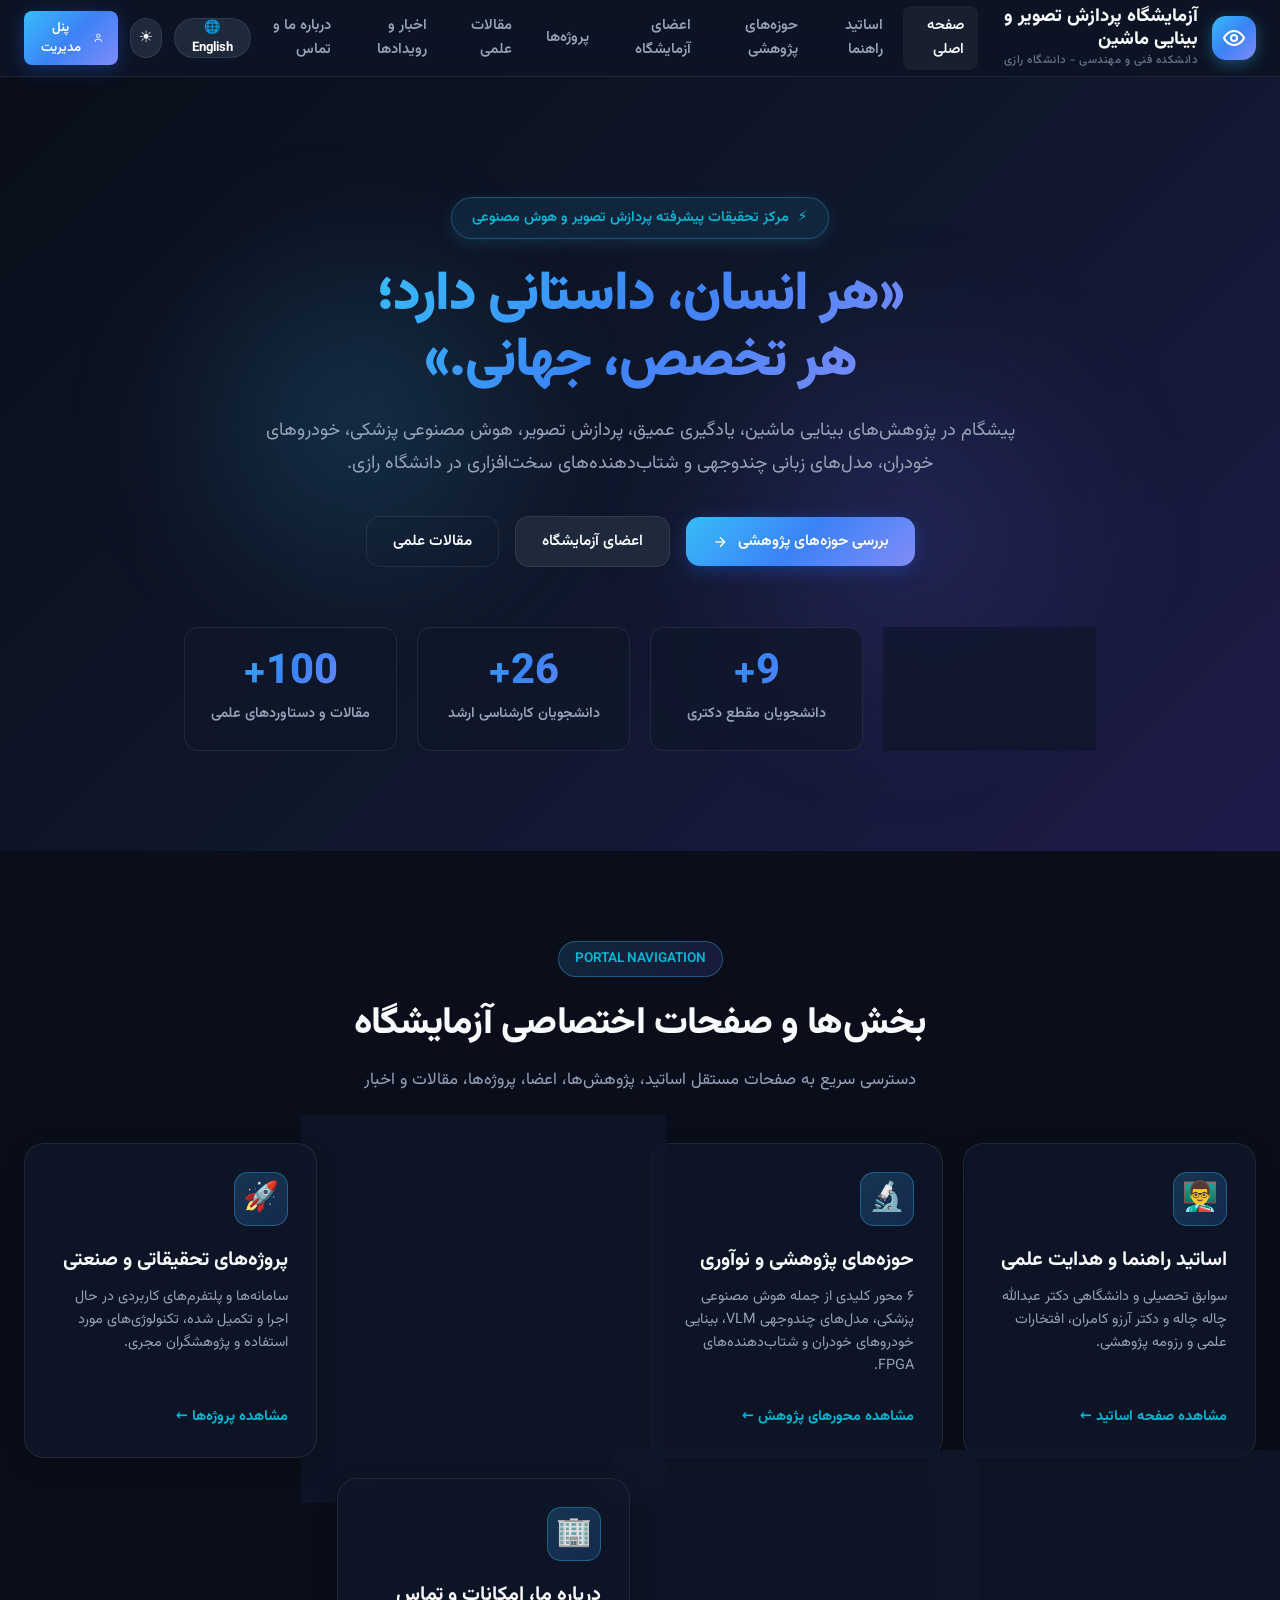
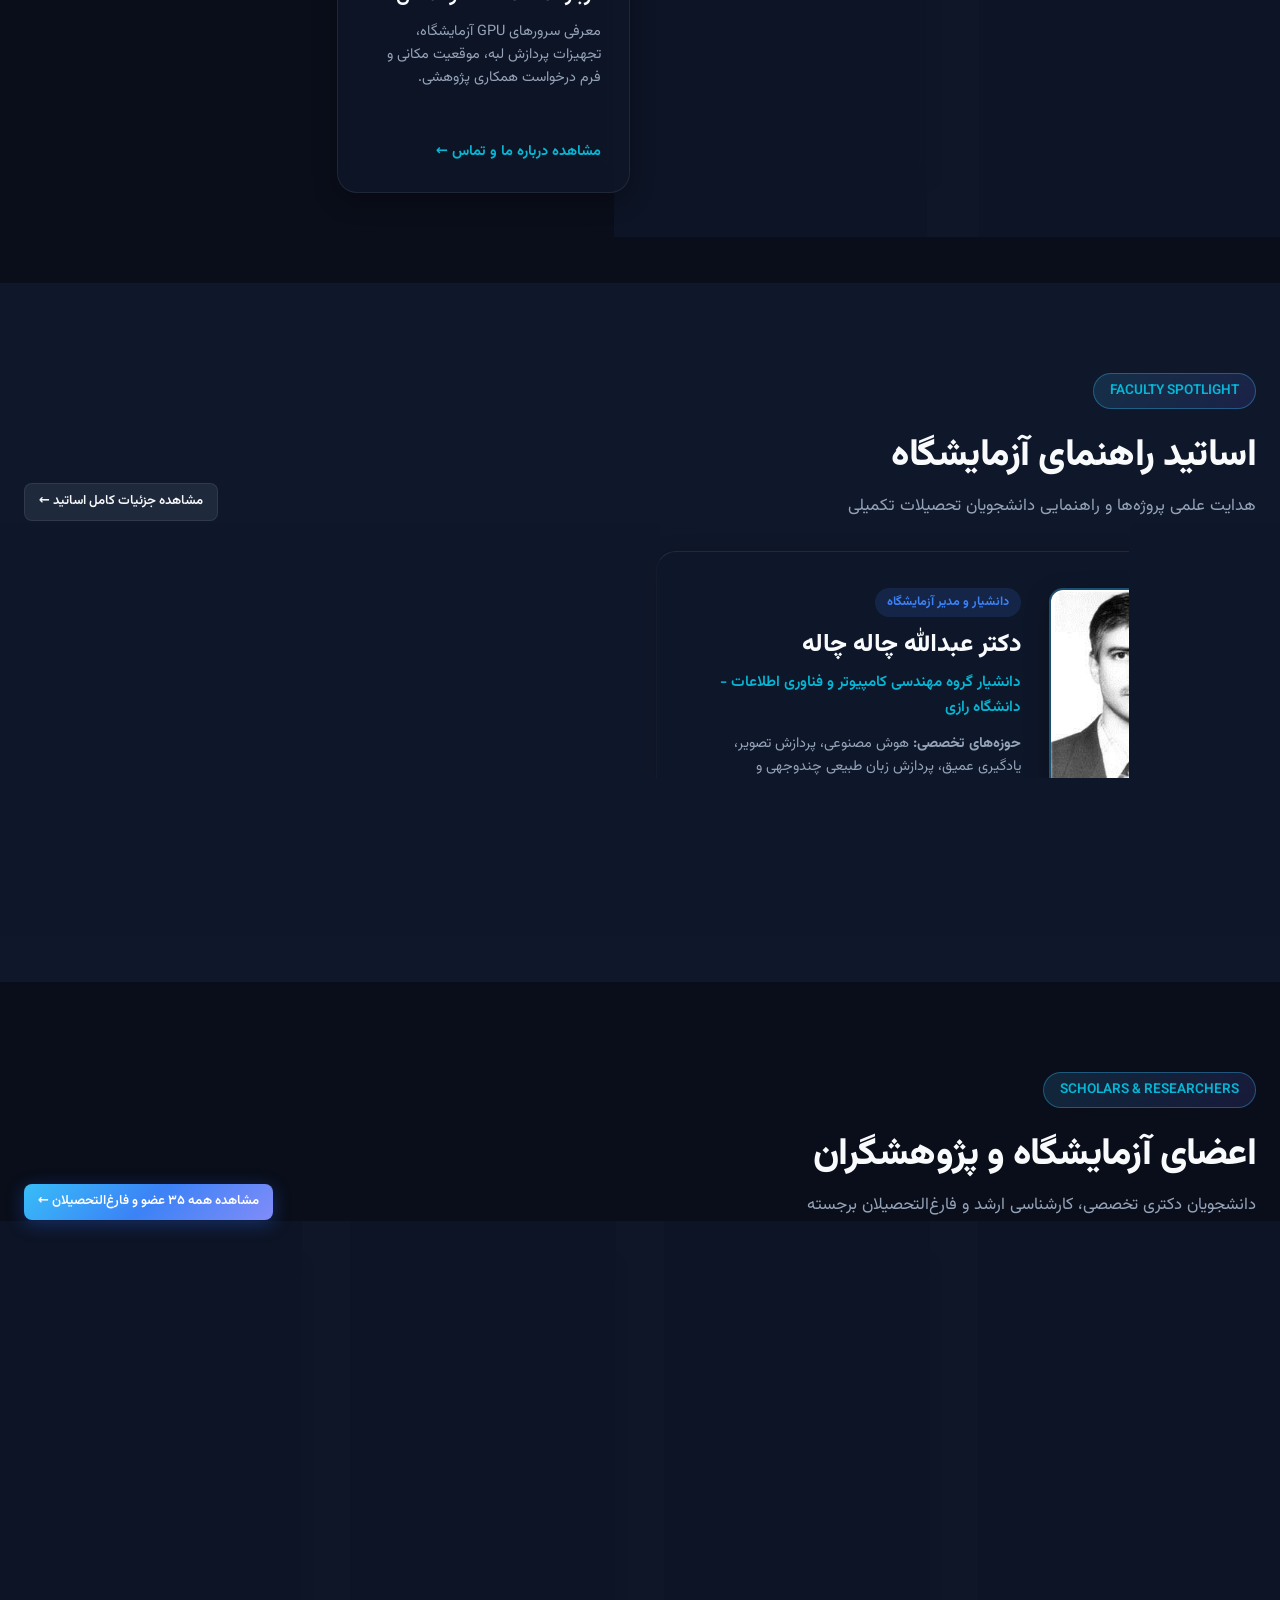
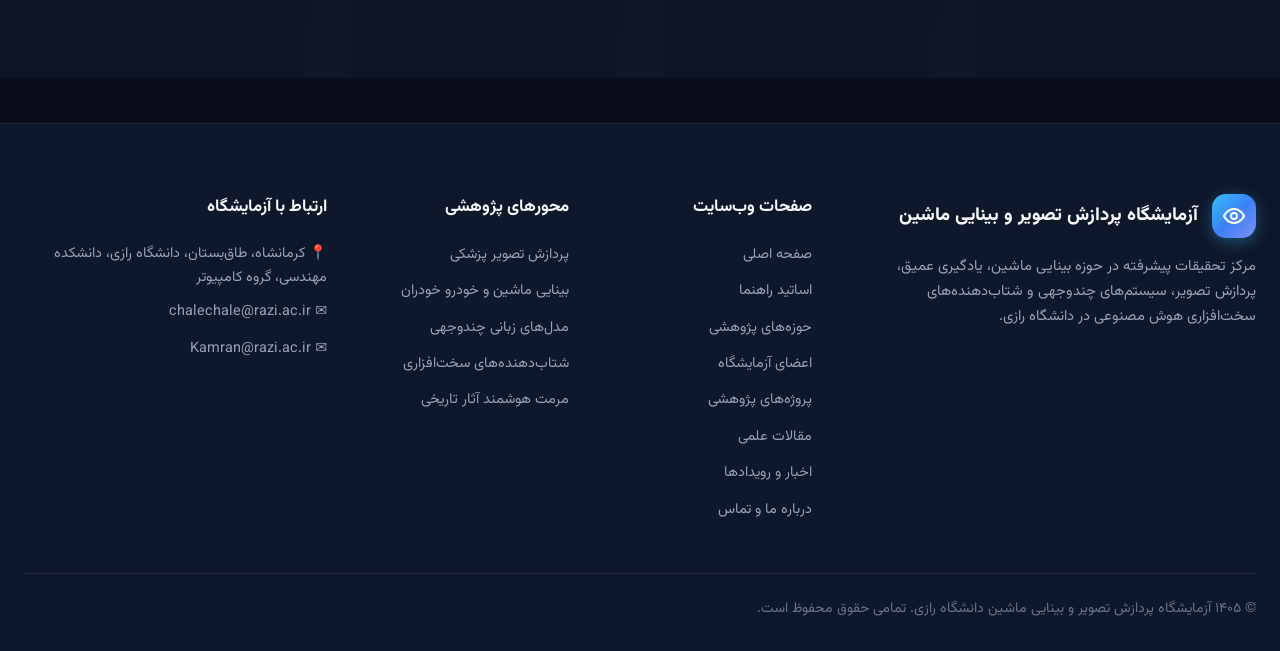
==== index.html @ a28827c2 "Format quote title into two balanced lines" ====
<!DOCTYPE html>
<html lang="fa" dir="rtl" data-theme="dark">
<head>
    <meta charset="UTF-8">
    <meta name="viewport" content="width=device-width, initial-scale=1.0">
    <title>آزمایشگاه پردازش تصویر و بینایی ماشین | Computer Vision & Image Processing Lab</title>
    
    <!-- Google Fonts -->
    <link rel="preconnect" href="https://fonts.googleapis.com">
    <link rel="preconnect" href="https://fonts.gstatic.com" crossorigin>
    <link href="https://fonts.googleapis.com/css2?family=Plus+Jakarta+Sans:wght@300;400;500;600;700;800&family=Vazirmatn:wght@300;400;500;600;700;800;900&family=Fira+Code:wght@400;500;600&display=swap" rel="stylesheet">
    
    <link rel="stylesheet" href="research_portal/css/modern-theme.css">
    <style>
        .nav-cards-grid {
            display: grid;
            grid-template-columns: repeat(auto-fit, minmax(260px, 1fr));
            gap: 20px;
            margin-top: 30px;
        }
        .nav-feature-card {
            padding: 28px;
            display: flex;
            flex-direction: column;
            justify-content: space-between;
            transition: all var(--transition);
            text-decoration: none;
            color: inherit;
        }
        .nav-feature-card:hover {
            transform: translateY(-6px);
            border-color: var(--accent-cyan);
            box-shadow: var(--shadow-glow);
        }
        .nav-card-icon {
            width: 54px;
            height: 54px;
            border-radius: var(--radius-md);
            background: linear-gradient(135deg, rgba(56, 189, 248, 0.2), rgba(59, 130, 246, 0.2));
            display: flex;
            align-items: center;
            justify-content: center;
            font-size: 1.8rem;
            margin-bottom: 18px;
            border: 1px solid var(--border-glow);
        }
    </style>
</head>
<body>

<!-- High-Tech Sticky Navbar -->
<header class="navbar">
    <div class="container navbar-container">
        <a href="index.html" class="nav-brand">
            <div class="nav-logo-icon">
                <svg viewBox="0 0 24 24" fill="none" stroke="currentColor" stroke-width="2">
                    <path d="M2 12s3-7 10-7 10 7 10 7-3 7-10 7-10-7-10-7Z"/>
                    <circle cx="12" cy="12" r="3"/>
                </svg>
            </div>
            <div class="nav-brand-text">
                <span class="nav-brand-title" id="t-nav-brand">آزمایشگاه پردازش تصویر و بینایی ماشین</span>
                <span class="nav-brand-sub" id="t-nav-sub">دانشکده فنی و مهندسی - دانشگاه رازی</span>
            </div>
        </a>

        <nav>
            <ul class="nav-menu">
                <li class="nav-item"><a href="index.html" class="nav-link active" id="t-menu-home">صفحه اصلی</a></li>
                <li class="nav-item"><a href="faculty.html" class="nav-link" id="t-menu-faculty">اساتید راهنما</a></li>
                <li class="nav-item"><a href="research.html" class="nav-link" id="t-menu-research">حوزه‌های پژوهشی</a></li>
                <li class="nav-item"><a href="team.html" class="nav-link" id="t-menu-team">اعضای آزمایشگاه</a></li>
                <li class="nav-item"><a href="projects.html" class="nav-link" id="t-menu-projects">پروژه‌ها</a></li>
                <li class="nav-item"><a href="publications.html" class="nav-link" id="t-menu-pubs">مقالات علمی</a></li>
                <li class="nav-item"><a href="news.html" class="nav-link" id="t-menu-news">اخبار و رویدادها</a></li>
                <li class="nav-item"><a href="contact.html" class="nav-link" id="t-menu-contact">درباره ما و تماس</a></li>
            </ul>
        </nav>

        <div class="nav-actions">
            <button type="button" class="lang-toggle" id="btn-toggle-language" title="English / فارسی">
                🌐 English
            </button>
            <button type="button" class="theme-toggle" id="btn-toggle-theme" title="تغییر تم">
                ☀️
            </button>
            <button type="button" class="btn btn-primary btn-sm" id="btn-open-admin" onclick="openAdminModal()">
                <svg width="14" height="14" viewBox="0 0 24 24" fill="none" stroke="currentColor" stroke-width="2"><path d="M19 21v-2a4 4 0 0 0-4-4H9a4 4 0 0 0-4 4v2"/><circle cx="12" cy="7" r="4"/></svg>
                <span id="t-nav-admin">پنل مدیریت</span>
            </button>
            <button class="mobile-toggle" aria-label="Menu">☰</button>
        </div>
    </div>
</header>

<!-- ==========================================================================
     HERO SECTION
     ========================================================================== -->
<section class="hero-section" id="hero">
    <canvas id="vision-canvas"></canvas>
    <div class="hero-glow-1"></div>
    <div class="hero-glow-2"></div>

    <div class="container hero-content">
        <div class="hero-tag">
            <span>⚡</span>
            <span id="t-hero-tag">مرکز تحقیقات پیشرفته پردازش تصویر و هوش مصنوعی</span>
        </div>

        <h1 class="hero-title">
            <span class="gradient-text" id="t-hero-title-2" style="display: inline-block;">
                <span style="display: block;">«هر انسان، داستانی دارد؛</span>
                <span style="display: block;">هر تخصص، جهانی.»</span>
            </span>
        </h1>

        <p class="hero-desc" id="t-hero-desc">
            پیشگام در پژوهش‌های بینایی ماشین، یادگیری عمیق، پردازش تصویر، هوش مصنوعی پزشکی، خودروهای خودران، مدل‌های زبانی چندوجهی و شتاب‌دهنده‌های سخت‌افزاری در دانشگاه رازی.
        </p>

        <div class="hero-actions">
            <a href="research.html" class="btn btn-primary" id="t-hero-btn-1">
                بررسی حوزه‌های پژوهشی
                <svg width="16" height="16" viewBox="0 0 24 24" fill="none" stroke="currentColor" stroke-width="2"><path d="M5 12h14"/><path d="m12 5 7 7-7 7"/></svg>
            </a>
            <a href="team.html" class="btn btn-secondary" id="t-hero-btn-2">اعضای آزمایشگاه</a>
            <a href="publications.html" class="btn btn-outline" id="t-hero-btn-3">مقالات علمی</a>
        </div>

        <!-- Metrics -->
        <div class="hero-stats">
            <div class="stat-item">
                <div class="stat-number">35+</div>
                <div class="stat-label">پژوهشگران و دانشجویان</div>
            </div>
            <div class="stat-item">
                <div class="stat-number">9+</div>
                <div class="stat-label">دانشجویان مقطع دکتری</div>
            </div>
            <div class="stat-item">
                <div class="stat-number">26+</div>
                <div class="stat-label">دانشجویان کارشناسی ارشد</div>
            </div>
            <div class="stat-item">
                <div class="stat-number">100+</div>
                <div class="stat-label">مقالات و دستاوردهای علمی</div>
            </div>
        </div>
    </div>
</section>

<!-- ==========================================================================
     PORTAL SECTIONS GRID (DEDICATED PAGES DIRECT ACCESS)
     ========================================================================== -->
<section class="section">
    <div class="container">
        <div class="section-title-wrap">
            <span class="section-badge">Portal Navigation</span>
            <h2 class="section-title">بخش‌ها و صفحات اختصاصی آزمایشگاه</h2>
            <p class="section-subtitle">دسترسی سریع به صفحات مستقل اساتید، پژوهش‌ها، اعضا، پروژه‌ها، مقالات و اخبار</p>
        </div>

        <div class="nav-cards-grid">
            <!-- Faculty -->
            <a href="faculty.html" class="glass-card nav-feature-card">
                <div>
                    <div class="nav-card-icon">👨‍🏫</div>
                    <h3 style="font-size: 1.25rem; color: var(--text-primary); margin-bottom: 8px;">اساتید راهنما و هدایت علمی</h3>
                    <p style="font-size: 0.9rem; color: var(--text-secondary); line-height: 1.6;">سوابق تحصیلی و دانشگاهی دکتر عبدالله چاله چاله و دکتر آرزو کامران، افتخارات علمی و رزومه پژوهشی.</p>
                </div>
                <div style="margin-top: 18px; color: var(--accent-cyan); font-weight: 700; font-size: 0.9rem; display: flex; align-items: center; gap: 6px;">
                    مشاهده صفحه اساتید ←
                </div>
            </a>

            <!-- Research -->
            <a href="research.html" class="glass-card nav-feature-card">
                <div>
                    <div class="nav-card-icon">🔬</div>
                    <h3 style="font-size: 1.25rem; color: var(--text-primary); margin-bottom: 8px;">حوزه‌های پژوهشی و نوآوری</h3>
                    <p style="font-size: 0.9rem; color: var(--text-secondary); line-height: 1.6;">۶ محور کلیدی از جمله هوش مصنوعی پزشکی، مدل‌های چندوجهی VLM، بینایی خودروهای خودران و شتاب‌دهنده‌های FPGA.</p>
                </div>
                <div style="margin-top: 18px; color: var(--accent-cyan); font-weight: 700; font-size: 0.9rem; display: flex; align-items: center; gap: 6px;">
                    مشاهده محورهای پژوهش ←
                </div>
            </a>

            <!-- Team -->
            <a href="team.html" class="glass-card nav-feature-card">
                <div>
                    <div class="nav-card-icon">👥</div>
                    <h3 style="font-size: 1.25rem; color: var(--text-primary); margin-bottom: 8px;">اعضای آزمایشگاه و دانشجویان</h3>
                    <p style="font-size: 0.9rem; color: var(--text-secondary); line-height: 1.6;">دایرکتوری کامل ۳۵+ دانشجوی دکتری، کارشناسی ارشد و فارغ‌التحصیلان به همراه فیلتر و جستجوی زنده.</p>
                </div>
                <div style="margin-top: 18px; color: var(--accent-cyan); font-weight: 700; font-size: 0.9rem; display: flex; align-items: center; gap: 6px;">
                    مشاهده فهرست اعضا ←
                </div>
            </a>

            <!-- Projects -->
            <a href="projects.html" class="glass-card nav-feature-card">
                <div>
                    <div class="nav-card-icon">🚀</div>
                    <h3 style="font-size: 1.25rem; color: var(--text-primary); margin-bottom: 8px;">پروژه‌های تحقیقاتی و صنعتی</h3>
                    <p style="font-size: 0.9rem; color: var(--text-secondary); line-height: 1.6;">سامانه‌ها و پلتفرم‌های کاربردی در حال اجرا و تکمیل شده، تکنولوژی‌های مورد استفاده و پژوهشگران مجری.</p>
                </div>
                <div style="margin-top: 18px; color: var(--accent-cyan); font-weight: 700; font-size: 0.9rem; display: flex; align-items: center; gap: 6px;">
                    مشاهده پروژه‌ها ←
                </div>
            </a>

            <!-- Publications -->
            <a href="publications.html" class="glass-card nav-feature-card">
                <div>
                    <div class="nav-card-icon">📚</div>
                    <h3 style="font-size: 1.25rem; color: var(--text-primary); margin-bottom: 8px;">مقالات و انتشارات علمی</h3>
                    <p style="font-size: 0.9rem; color: var(--text-secondary); line-height: 1.6;">کاتالوگ مقالات چاپ شده در IEEE TMI، Elsevier و کنفرانس‌ها با لینک DOI و کپی استناد BibTeX.</p>
                </div>
                <div style="margin-top: 18px; color: var(--accent-cyan); font-weight: 700; font-size: 0.9rem; display: flex; align-items: center; gap: 6px;">
                    مشاهده مقالات علمی ←
                </div>
            </a>

            <!-- News & Events -->
            <a href="news.html" class="glass-card nav-feature-card">
                <div>
                    <div class="nav-card-icon">📰</div>
                    <h3 style="font-size: 1.25rem; color: var(--text-primary); margin-bottom: 8px;">اخبار، جلسات دفاع و رویدادها</h3>
                    <p style="font-size: 0.9rem; color: var(--text-secondary); line-height: 1.6;">اطلاعیه زمان دفاع رساله‌های دکتری و پایان‌نامه‌ها، اخبار پذیرش مقالات و کارگاه‌های آموزشی.</p>
                </div>
                <div style="margin-top: 18px; color: var(--accent-cyan); font-weight: 700; font-size: 0.9rem; display: flex; align-items: center; gap: 6px;">
                    مشاهده رویدادها ←
                </div>
            </a>

            <!-- About & Contact -->
            <a href="contact.html" class="glass-card nav-feature-card">
                <div>
                    <div class="nav-card-icon">🏢</div>
                    <h3 style="font-size: 1.25rem; color: var(--text-primary); margin-bottom: 8px;">درباره ما، امکانات و تماس</h3>
                    <p style="font-size: 0.9rem; color: var(--text-secondary); line-height: 1.6;">معرفی سرورهای GPU آزمایشگاه، تجهیزات پردازش لبه، موقعیت مکانی و فرم درخواست همکاری پژوهشی.</p>
                </div>
                <div style="margin-top: 18px; color: var(--accent-cyan); font-weight: 700; font-size: 0.9rem; display: flex; align-items: center; gap: 6px;">
                    مشاهده درباره ما و تماس ←
                </div>
            </a>
        </div>
    </div>
</section>

<!-- ==========================================================================
     FACULTY SPOTLIGHT
     ========================================================================== -->
<section class="section section-alt">
    <div class="container">
        <div style="display: flex; justify-content: space-between; align-items: flex-end; margin-bottom: 30px; flex-wrap: wrap; gap: 16px;">
            <div>
                <span class="section-badge">Faculty Spotlight</span>
                <h2 class="section-title" style="margin-bottom: 6px;">اساتید راهنمای آزمایشگاه</h2>
                <p class="section-subtitle" style="margin: 0;">هدایت علمی پروژه‌ها و راهنمایی دانشجویان تحصیلات تکمیلی</p>
            </div>
            <a href="faculty.html" class="btn btn-secondary btn-sm">مشاهده جزئیات کامل اساتید ←</a>
        </div>

        <div class="professors-grid">
            <div class="glass-card prof-featured-card">
                <div class="prof-img-wrap">
                    <img src="research_portal/uploads/1773629261.jpg" alt="Dr. Abdolah Chalechale">
                </div>
                <div class="prof-info">
                    <span class="prof-badge">دانشیار و مدیر آزمایشگاه</span>
                    <h3 class="prof-name">دکتر عبدالله چاله چاله</h3>
                    <p class="prof-title">دانشیار گروه مهندسی کامپیوتر و فناوری اطلاعات - دانشگاه رازی</p>
                    <p class="prof-field">
                        <strong>حوزه‌های تخصصی: </strong>
                        <span>هوش مصنوعی، پردازش تصویر، یادگیری عمیق، پردازش زبان طبیعی چندوجهی و سیستم‌های توزیع‌شده</span>
                    </p>
                    <div class="prof-links">
                        <a href="https://scholar.google.com/citations?user=ARw4FiUAAAAJ&hl=en" target="_blank" class="btn btn-primary btn-sm">🎓 Google Scholar</a>
                        <a href="faculty.html" class="btn btn-outline btn-sm">📄 رزومه کامل</a>
                    </div>
                </div>
            </div>

            <div class="glass-card prof-featured-card">
                <div class="prof-img-wrap">
                    <img src="research_portal/uploads/1773630810.jpg" alt="Dr. Arezo Kamran">
                </div>
                <div class="prof-info">
                    <span class="prof-badge">استادیار و عضو هیئت علمی</span>
                    <h3 class="prof-name">دکتر آرزو کامران</h3>
                    <p class="prof-title">استادیار گروه مهندسی کامپیوتر و فناوری اطلاعات - دانشگاه رازی</p>
                    <p class="prof-field">
                        <strong>حوزه‌های تخصصی: </strong>
                        <span>معماری سیستم‌های کامپیوتری، محاسبات تقریبی، طراحی و آزمون سیستم‌های دیجیتال، هوش مصنوعی لبه</span>
                    </p>
                    <div class="prof-links">
                        <a href="https://scholar.google.com/citations?user=M_s3_SQAAAAJ&hl=en" target="_blank" class="btn btn-primary btn-sm">🎓 Google Scholar</a>
                        <a href="faculty.html" class="btn btn-outline btn-sm">📄 رزومه کامل</a>
                    </div>
                </div>
            </div>
        </div>
    </div>
</section>

<!-- ==========================================================================
     LAB MEMBERS SPOTLIGHT
     ========================================================================== -->
<section class="section">
    <div class="container">
        <div style="display: flex; justify-content: space-between; align-items: flex-end; margin-bottom: 30px; flex-wrap: wrap; gap: 16px;">
            <div>
                <span class="section-badge">Scholars & Researchers</span>
                <h2 class="section-title" style="margin-bottom: 6px;">اعضای آزمایشگاه و پژوهشگران</h2>
                <p class="section-subtitle" style="margin: 0;">دانشجویان دکتری تخصصی، کارشناسی ارشد و فارغ‌التحصیلان برجسته</p>
            </div>
            <a href="team.html" class="btn btn-primary btn-sm">مشاهده همه ۳۵ عضو و فارغ‌التحصیلان ←</a>
        </div>

        <div class="students-grid" style="grid-template-columns: repeat(auto-fit, minmax(260px, 1fr));">
            <!-- Member 1 -->
            <div class="glass-card student-card">
                <img class="student-avatar" src="research_portal/uploads/1779031340_9001.png" alt="فائزه صفری" onerror="this.src='research_portal/uploads/default.png'">
                <span class="student-degree-badge badge-phd">دانشجوی دکتری</span>
                <h4 class="student-name">فائزه صفری (Faezeh Safari)</h4>
                <div class="student-major">هوش مصنوعی (Artificial Intelligence)</div>
                <div class="student-thesis">
                    <strong>موضوع رساله: </strong>Integrating Multimodal Large Language Models and Knowledge Graphs for Disease Understanding
                </div>
                <div class="student-card-actions">
                    <a href="team.html" class="btn btn-primary btn-sm" style="flex: 1;">مشاهده پروفایل کامل</a>
                    <a href="https://scholar.google.com/citations?hl=en&user=KfJm4LgAAAAJ" target="_blank" class="btn btn-secondary btn-sm" title="Google Scholar">🎓</a>
                </div>
            </div>

            <!-- Member 2 -->
            <div class="glass-card student-card">
                <img class="student-avatar" src="research_portal/uploads/1782295489_7777.jpg" alt="عارف عارف‌نیا" onerror="this.src='research_portal/uploads/default.png'">
                <span class="student-degree-badge badge-phd">دانشجوی دکتری</span>
                <h4 class="student-name">عارف عارف‌نیا (Aref Arefnia)</h4>
                <div class="student-major">معماری سیستم‌های کامپیوتری</div>
                <div class="student-thesis">
                    <strong>موضوع رساله: </strong>Adaptive selection of participants in federated learning under data and system heterogeneity
                </div>
                <div class="student-card-actions">
                    <a href="team.html" class="btn btn-primary btn-sm" style="flex: 1;">مشاهده پروفایل کامل</a>
                </div>
            </div>

            <!-- Member 3 -->
            <div class="glass-card student-card">
                <img class="student-avatar" src="research_portal/uploads/1782295798_1956.jpg" alt="طاهره کرمی" onerror="this.src='research_portal/uploads/default.png'">
                <span class="student-degree-badge badge-phd">دانشجوی دکتری</span>
                <h4 class="student-name">طاهره کرمی (Tahereh Karami)</h4>
                <div class="student-major">مهندسی کامپیوتر</div>
                <div class="student-thesis">
                    <strong>موضوع رساله: </strong>Deep Vision & Multi-Modal Foundation Architectures
                </div>
                <div class="student-card-actions">
                    <a href="team.html" class="btn btn-primary btn-sm" style="flex: 1;">مشاهده پروفایل کامل</a>
                </div>
            </div>

            <!-- Member 4 -->
            <div class="glass-card student-card">
                <img class="student-avatar" src="research_portal/uploads/1782296646_6814.jpg" alt="آیدین صادقی" onerror="this.src='research_portal/uploads/default.png'">
                <span class="student-degree-badge badge-phd">دانشجوی دکتری</span>
                <h4 class="student-name">آیدین صادقی (Aydin Sadeghi)</h4>
                <div class="student-major">معماری سیستم‌های کامپیوتری</div>
                <div class="student-thesis">
                    <strong>موضوع رساله: </strong>Fault-Tolerant Vision Systems & Deep Anomaly Detection
                </div>
                <div class="student-card-actions">
                    <a href="team.html" class="btn btn-primary btn-sm" style="flex: 1;">مشاهده پروفایل کامل</a>
                </div>
            </div>
        </div>
    </div>
</section>

<!-- Footer -->
<footer class="footer">
    <div class="container">
        <div class="footer-grid">
            <div>
                <div class="nav-brand">
                    <div class="nav-logo-icon">
                        <svg viewBox="0 0 24 24" fill="none" stroke="currentColor" stroke-width="2">
                            <path d="M2 12s3-7 10-7 10 7 10 7-3 7-10 7-10-7-10-7Z"/>
                            <circle cx="12" cy="12" r="3"/>
                        </svg>
                    </div>
                    <span class="nav-brand-title">آزمایشگاه پردازش تصویر و بینایی ماشین</span>
                </div>
                <p class="footer-brand-desc">
                    مرکز تحقیقات پیشرفته در حوزه بینایی ماشین، یادگیری عمیق، پردازش تصویر، سیستم‌های چندوجهی و شتاب‌دهنده‌های سخت‌افزاری هوش مصنوعی در دانشگاه رازی.
                </p>
            </div>

            <div>
                <h4 class="footer-heading">صفحات وب‌سایت</h4>
                <ul class="footer-links">
                    <li><a href="index.html">صفحه اصلی</a></li>
                    <li><a href="faculty.html">اساتید راهنما</a></li>
                    <li><a href="research.html">حوزه‌های پژوهشی</a></li>
                    <li><a href="team.html">اعضای آزمایشگاه</a></li>
                    <li><a href="projects.html">پروژه‌های پژوهشی</a></li>
                    <li><a href="publications.html">مقالات علمی</a></li>
                    <li><a href="news.html">اخبار و رویدادها</a></li>
                    <li><a href="contact.html">درباره ما و تماس</a></li>
                </ul>
            </div>

            <div>
                <h4 class="footer-heading">محورهای پژوهشی</h4>
                <ul class="footer-links">
                    <li><a href="research.html">پردازش تصویر پزشکی</a></li>
                    <li><a href="research.html">بینایی ماشین و خودرو خودران</a></li>
                    <li><a href="research.html">مدل‌های زبانی چندوجهی</a></li>
                    <li><a href="research.html">شتاب‌دهنده‌های سخت‌افزاری</a></li>
                    <li><a href="research.html">مرمت هوشمند آثار تاریخی</a></li>
                </ul>
            </div>

            <div>
                <h4 class="footer-heading">ارتباط با آزمایشگاه</h4>
                <ul class="footer-links">
                    <li style="color: var(--text-secondary); font-size: 0.9rem;">📍 کرمانشاه، طاق‌بستان، دانشگاه رازی، دانشکده مهندسی، گروه کامپیوتر</li>
                    <li><a href="mailto:chalechale@razi.ac.ir">✉️ chalechale@razi.ac.ir</a></li>
                    <li><a href="mailto:Kamran@razi.ac.ir">✉️ Kamran@razi.ac.ir</a></li>
                </ul>
            </div>
        </div>

        <div class="footer-bottom">
            <div>
                © ۱۴۰۵ آزمایشگاه پردازش تصویر و بینایی ماشین دانشگاه رازی. تمامی حقوق محفوظ است.
            </div>
        </div>
    </div>
</footer>

<!-- Interactive Admin Control Center Modal -->
<div class="modal-overlay" id="admin-modal">
    <div class="modal-card" style="max-width: 780px; width: 94%;">
        <button class="modal-close" type="button" onclick="document.getElementById('admin-modal').classList.remove('active')">✕</button>
        
        <div id="admin-login-view">
            <div style="text-align: center; margin-bottom: 24px;">
                <div style="font-size: 2.6rem; margin-bottom: 8px;">🔐</div>
                <h2 style="font-size: 1.6rem; color: var(--text-primary); margin-bottom: 6px;">ورود به پنل مدیریت آزمایشگاه</h2>
                <p style="color: var(--text-muted); font-size: 0.9rem;">نام کاربری: <code>admin</code> | رمز عبور: <code>admin123</code></p>
            </div>

            <div id="admin-login-err" style="display: none; background: rgba(239, 68, 68, 0.15); border: 1px solid rgba(239, 68, 68, 0.3); color: #f87171; padding: 12px; border-radius: 8px; margin-bottom: 16px; text-align: center; font-size: 0.9rem;">
                نام کاربری یا رمز عبور اشتباه است!
            </div>

            <form id="admin-login-form" onsubmit="handleAdminLogin(event)">
                <div class="form-group" style="margin-bottom: 16px;">
                    <label class="form-label" style="display: block; margin-bottom: 6px; font-weight: 600;">نام کاربری (Username)</label>
                    <input type="text" id="adm-user" class="form-control" style="width: 100%; padding: 12px; background: var(--bg-primary); border: 1px solid var(--border-color); border-radius: 8px; color: #fff;" value="admin" required>
                </div>
                <div class="form-group" style="margin-bottom: 20px;">
                    <label class="form-label" style="display: block; margin-bottom: 6px; font-weight: 600;">رمز عبور (Password)</label>
                    <input type="password" id="adm-pass" class="form-control" style="width: 100%; padding: 12px; background: var(--bg-primary); border: 1px solid var(--border-color); border-radius: 8px; color: #fff;" value="admin123" required>
                </div>
                <button type="submit" class="btn btn-primary" style="width: 100%; padding: 12px; font-weight: 700;">
                    ورود به سیستم (Sign In)
                </button>
            </form>
        </div>

        <div id="admin-dash-view" style="display: none;">
            <div style="display: flex; justify-content: space-between; align-items: center; border-bottom: 1px solid var(--border-color); padding-bottom: 16px; margin-bottom: 20px;">
                <div>
                    <h2 style="font-size: 1.4rem; color: var(--text-primary);">📊 پیشخوان مدیریت پرتال (Admin CMS)</h2>
                    <p style="font-size: 0.85rem; color: var(--text-muted);">خوش آمدید، مدیر سیستم | دسترسی به مدیریت اساتید، دانشجویان و مقالات</p>
                </div>
                <button type="button" class="btn btn-outline btn-sm" onclick="handleAdminLogout()">🚪 خروج</button>
            </div>

            <div style="display: grid; grid-template-columns: repeat(auto-fit, minmax(130px, 1fr)); gap: 12px; margin-bottom: 20px;">
                <div style="background: var(--bg-primary); border: 1px solid var(--border-color); padding: 14px; border-radius: 8px; text-align: center;">
                    <div style="font-size: 1.6rem; font-weight: 800; color: var(--accent-cyan);">35</div>
                    <div style="font-size: 0.78rem; color: var(--text-muted);">کل پژوهشگران</div>
                </div>
                <div style="background: var(--bg-primary); border: 1px solid var(--border-color); padding: 14px; border-radius: 8px; text-align: center;">
                    <div style="font-size: 1.6rem; font-weight: 800; color: var(--accent-purple);">9</div>
                    <div style="font-size: 0.78rem; color: var(--text-muted);">دانشجوی دکتری</div>
                </div>
                <div style="background: var(--bg-primary); border: 1px solid var(--border-color); padding: 14px; border-radius: 8px; text-align: center;">
                    <div style="font-size: 1.6rem; font-weight: 800; color: var(--accent-blue);">22</div>
                    <div style="font-size: 0.78rem; color: var(--text-muted);">دانشجوی ارشد</div>
                </div>
                <div style="background: var(--bg-primary); border: 1px solid var(--border-color); padding: 14px; border-radius: 8px; text-align: center;">
                    <div style="font-size: 1.6rem; font-weight: 800; color: var(--accent-emerald);">4</div>
                    <div style="font-size: 0.78rem; color: var(--text-muted);">فارغ‌التحصیل</div>
                </div>
            </div>

            <div style="margin-bottom: 16px; display: flex; gap: 8px; flex-wrap: wrap;">
                <button type="button" class="btn btn-primary btn-sm" onclick="alert('فرم افزودن دانشجو در نسخه پایگاه‌داده فعال است.')">➕ افزودن دانشجو</button>
                <button type="button" class="btn btn-secondary btn-sm" onclick="alert('فرم افزودن مقاله در نسخه پایگاه‌داده فعال است.')">📚 ثبت مقاله جدید</button>
                <a href="team.html" class="btn btn-outline btn-sm">👥 مدیریت اعضا</a>
            </div>

            <div style="max-height: 240px; overflow-y: auto; border: 1px solid var(--border-color); border-radius: 8px;">
                <table style="width: 100%; border-collapse: collapse; font-size: 0.85rem; text-align: right;">
                    <thead>
                        <tr style="background: var(--bg-primary); border-bottom: 1px solid var(--border-color);">
                            <th style="padding: 10px;">نام پژوهشگر</th>
                            <th style="padding: 10px;">مقطع</th>
                            <th style="padding: 10px;">استاد راهنما</th>
                        </tr>
                    </thead>
                    <tbody>
                        <tr style="border-bottom: 1px solid var(--border-color);"><td style="padding: 10px; font-weight: 600;">فائزه صفری</td><td style="padding: 10px;">PhD</td><td style="padding: 10px; color: var(--accent-cyan);">دکتر عبدالله چاله چاله</td></tr>
                        <tr style="border-bottom: 1px solid var(--border-color);"><td style="padding: 10px; font-weight: 600;">عارف عارف‌نیا</td><td style="padding: 10px;">PhD</td><td style="padding: 10px; color: var(--accent-cyan);">دکتر عبدالله چاله چاله</td></tr>
                        <tr style="border-bottom: 1px solid var(--border-color);"><td style="padding: 10px; font-weight: 600;">طاهره کرمی</td><td style="padding: 10px;">PhD</td><td style="padding: 10px; color: var(--accent-cyan);">دکتر عبدالله چاله چاله</td></tr>
                        <tr style="border-bottom: 1px solid var(--border-color);"><td style="padding: 10px; font-weight: 600;">سمانه خسروی</td><td style="padding: 10px;">PhD</td><td style="padding: 10px; color: var(--accent-cyan);">دکتر آرزو کامران</td></tr>
                        <tr style="border-bottom: 1px solid var(--border-color);"><td style="padding: 10px; font-weight: 600;">فاطمه خلوندی</td><td style="padding: 10px;">MSc</td><td style="padding: 10px; color: var(--accent-cyan);">دکتر عبدالله چاله چاله</td></tr>
                        <tr style="border-bottom: 1px solid var(--border-color);"><td style="padding: 10px; font-weight: 600;">طیبه کریمی</td><td style="padding: 10px;">Alumni</td><td style="padding: 10px; color: var(--accent-cyan);">دکتر آرزو کامران</td></tr>
                    </tbody>
                </table>
            </div>
        </div>
    </div>
</div>

<script>
function openAdminModal() {
    const modal = document.getElementById('admin-modal');
    if (modal) modal.classList.add('active');
}
function handleAdminLogin(e) {
    if (e) e.preventDefault();
    const user = document.getElementById('adm-user')?.value.trim();
    const pass = document.getElementById('adm-pass')?.value.trim();
    const err = document.getElementById('admin-login-err');
    if (user === 'admin' && pass === 'admin123') {
        if (err) err.style.display = 'none';
        document.getElementById('admin-login-view').style.display = 'none';
        document.getElementById('admin-dash-view').style.display = 'block';
    } else {
        if (err) err.style.display = 'block';
    }
}
function handleAdminLogout() {
    document.getElementById('admin-dash-view').style.display = 'none';
    document.getElementById('admin-login-view').style.display = 'block';
}
</script>

<script src="research_portal/js/main.js?v=7"></script>
</body>
</html>
---- research_portal/css/modern-theme.css ----
/* ==========================================================================
   CVIP LAB - ADVANCED MODERN THEME & DESIGN SYSTEM
   Computer Vision & Image Processing Research Laboratory
   ========================================================================== */

@import url('https://fonts.googleapis.com/css2?family=Plus+Jakarta+Sans:ital,wght@0,300;0,400;0,500;0,600;0,700;0,800;1,400&family=Vazirmatn:wght@300;400;500;600;700;800;900&family=Fira+Code:wght@400;500;600&display=swap');

:root {
  /* Color Palette - Dark Theme (Default Tech Mode) */
  --bg-primary: #0a0e1a;
  --bg-secondary: #0f172a;
  --bg-tertiary: #1e293b;
  --bg-card: rgba(15, 23, 42, 0.75);
  --bg-card-hover: rgba(30, 41, 59, 0.85);
  --bg-glass: rgba(15, 23, 42, 0.65);
  --border-color: rgba(255, 255, 255, 0.08);
  --border-glow: rgba(56, 189, 248, 0.35);

  --text-primary: #f8fafc;
  --text-secondary: #94a3b8;
  --text-muted: #64748b;

  --accent-blue: #3b82f6;
  --accent-cyan: #06b6d4;
  --accent-indigo: #6366f1;
  --accent-purple: #a855f7;
  --accent-emerald: #10b981;
  --accent-amber: #f59e0b;
  --accent-rose: #f43f5e;

  --gradient-hero: linear-gradient(135deg, #0a0e1a 0%, #0f172a 50%, #1e1b4b 100%);
  --gradient-accent: linear-gradient(135deg, #38bdf8 0%, #3b82f6 50%, #818cf8 100%);
  --gradient-glow: linear-gradient(135deg, rgba(56, 189, 248, 0.15), rgba(99, 102, 241, 0.15));
  --gradient-card: linear-gradient(180deg, rgba(30, 41, 59, 0.6) 0%, rgba(15, 23, 42, 0.8) 100%);

  --shadow-sm: 0 2px 8px rgba(0, 0, 0, 0.2);
  --shadow-md: 0 8px 24px rgba(0, 0, 0, 0.3);
  --shadow-lg: 0 16px 40px rgba(0, 0, 0, 0.4);
  --shadow-glow: 0 0 25px rgba(56, 189, 248, 0.2);

  --radius-sm: 8px;
  --radius-md: 14px;
  --radius-lg: 20px;
  --radius-xl: 28px;
  --radius-full: 9999px;

  --font-en: 'Plus Jakarta Sans', -apple-system, BlinkMacSystemFont, sans-serif;
  --font-fa: 'Vazirmatn', system-ui, -apple-system, sans-serif;
  --font-code: 'Fira Code', monospace;

  --transition: all 0.3s cubic-bezier(0.4, 0, 0.2, 1);
  --transition-slow: all 0.5s cubic-bezier(0.4, 0, 0.2, 1);
}

/* Light Mode Overrides */
[data-theme="light"] {
  --bg-primary: #f8fafc;
  --bg-secondary: #f1f5f9;
  --bg-tertiary: #e2e8f0;
  --bg-card: rgba(255, 255, 255, 0.9);
  --bg-card-hover: #ffffff;
  --bg-glass: rgba(255, 255, 255, 0.8);
  --border-color: rgba(0, 0, 0, 0.08);
  --border-glow: rgba(37, 99, 235, 0.3);

  --text-primary: #0f172a;
  --text-secondary: #475569;
  --text-muted: #64748b;

  --gradient-hero: linear-gradient(135deg, #f8fafc 0%, #e2e8f0 50%, #eff6ff 100%);
  --gradient-accent: linear-gradient(135deg, #0284c7 0%, #2563eb 50%, #4f46e5 100%);
  --gradient-glow: linear-gradient(135deg, rgba(37, 99, 235, 0.08), rgba(99, 102, 241, 0.08));
  --gradient-card: linear-gradient(180deg, rgba(255, 255, 255, 0.95) 0%, rgba(248, 250, 252, 0.9) 100%);

  --shadow-sm: 0 2px 8px rgba(15, 23, 42, 0.04);
  --shadow-md: 0 10px 30px rgba(15, 23, 42, 0.08);
  --shadow-lg: 0 20px 45px rgba(15, 23, 42, 0.12);
  --shadow-glow: 0 0 25px rgba(37, 99, 235, 0.15);
}

/* ==========================================================================
   Base & Reset
   ========================================================================== */
*, *::before, *::after {
  box-sizing: border-box;
  margin: 0;
  padding: 0;
}

html {
  scroll-behavior: smooth;
  font-size: 16px;
}

body {
  font-family: var(--font-en);
  background-color: var(--bg-primary);
  color: var(--text-primary);
  line-height: 1.65;
  overflow-x: hidden;
  transition: background-color 0.4s ease, color 0.4s ease;
  min-height: 100vh;
  display: flex;
  flex-direction: column;
}

/* Persian / RTL Mode */
html[dir="rtl"] body,
html[lang="fa"] body {
  font-family: var(--font-fa);
  direction: rtl;
  text-align: right;
}

a {
  color: inherit;
  text-decoration: none;
  transition: var(--transition);
}

img {
  max-width: 100%;
  height: auto;
  display: block;
}

button, input, textarea, select {
  font-family: inherit;
  font-size: inherit;
  color: inherit;
}

/* Custom Scrollbar */
::-webkit-scrollbar {
  width: 10px;
}
::-webkit-scrollbar-track {
  background: var(--bg-primary);
}
::-webkit-scrollbar-thumb {
  background: var(--bg-tertiary);
  border-radius: var(--radius-full);
}
::-webkit-scrollbar-thumb:hover {
  background: var(--accent-blue);
}

/* ==========================================================================
   Typography & Utilities
   ========================================================================== */
.container {
  width: 100%;
  max-width: 1280px;
  margin: 0 auto;
  padding: 0 24px;
}

.gradient-text {
  background: var(--gradient-accent);
  -webkit-background-clip: text;
  -webkit-text-fill-color: transparent;
  display: inline-block;
}

.section-title-wrap {
  text-align: center;
  margin-bottom: 48px;
  position: relative;
}

.section-badge {
  display: inline-flex;
  align-items: center;
  gap: 8px;
  padding: 6px 16px;
  background: var(--gradient-glow);
  border: 1px solid var(--border-glow);
  border-radius: var(--radius-full);
  font-size: 0.85rem;
  font-weight: 600;
  color: var(--accent-cyan);
  text-transform: uppercase;
  letter-spacing: 1px;
  margin-bottom: 16px;
}

html[dir="rtl"] .section-badge {
  letter-spacing: 0;
}

.section-title {
  font-size: 2.35rem;
  font-weight: 800;
  color: var(--text-primary);
  margin-bottom: 12px;
  letter-spacing: -0.5px;
}

.section-subtitle {
  font-size: 1.05rem;
  color: var(--text-secondary);
  max-width: 680px;
  margin: 0 auto;
}

/* Glassmorphism Card */
.glass-card {
  background: var(--bg-card);
  backdrop-filter: blur(16px);
  -webkit-backdrop-filter: blur(16px);
  border: 1px solid var(--border-color);
  border-radius: var(--radius-lg);
  box-shadow: var(--shadow-md);
  transition: var(--transition);
  position: relative;
  overflow: hidden;
}

.glass-card:hover {
  transform: translateY(-4px);
  border-color: var(--border-glow);
  box-shadow: var(--shadow-glow), var(--shadow-lg);
}

/* Buttons */
.btn {
  display: inline-flex;
  align-items: center;
  justify-content: center;
  gap: 10px;
  padding: 12px 26px;
  border-radius: var(--radius-md);
  font-weight: 600;
  font-size: 0.95rem;
  cursor: pointer;
  border: none;
  outline: none;
  transition: var(--transition);
  position: relative;
  z-index: 1;
}

.btn-primary {
  background: var(--gradient-accent);
  color: #ffffff !important;
  box-shadow: 0 4px 18px rgba(37, 99, 235, 0.35);
}

.btn-primary:hover {
  box-shadow: 0 8px 25px rgba(37, 99, 235, 0.55);
  transform: translateY(-2px);
}

.btn-secondary {
  background: var(--bg-tertiary);
  color: var(--text-primary);
  border: 1px solid var(--border-color);
}

.btn-secondary:hover {
  background: var(--bg-card-hover);
  border-color: var(--border-glow);
  transform: translateY(-2px);
}

.btn-outline {
  background: transparent;
  color: var(--text-primary);
  border: 1px solid var(--border-color);
}

.btn-outline:hover {
  border-color: var(--accent-blue);
  color: var(--accent-cyan);
  background: rgba(56, 189, 248, 0.05);
}

.btn-sm {
  padding: 7px 14px;
  font-size: 0.82rem;
  border-radius: var(--radius-sm);
}

.btn-icon {
  width: 40px;
  height: 40px;
  padding: 0;
  border-radius: var(--radius-full);
}

/* ==========================================================================
   Navigation Bar
   ========================================================================== */
.navbar {
  position: sticky;
  top: 0;
  left: 0;
  width: 100%;
  z-index: 1000;
  background: var(--bg-glass);
  backdrop-filter: blur(20px);
  -webkit-backdrop-filter: blur(20px);
  border-bottom: 1px solid var(--border-color);
  transition: var(--transition);
}

.navbar-container {
  display: flex;
  align-items: center;
  justify-content: space-between;
  height: 76px;
}

.nav-brand {
  display: flex;
  align-items: center;
  gap: 14px;
  font-weight: 800;
  font-size: 1.25rem;
}

.nav-logo-icon {
  width: 44px;
  height: 44px;
  border-radius: var(--radius-md);
  background: var(--gradient-accent);
  display: flex;
  align-items: center;
  justify-content: center;
  color: white;
  box-shadow: 0 4px 15px rgba(56, 189, 248, 0.35);
  flex-shrink: 0;
}

.nav-logo-icon svg {
  width: 24px;
  height: 24px;
}

.nav-brand-text {
  display: flex;
  flex-direction: column;
}

.nav-brand-title {
  color: var(--text-primary);
  line-height: 1.2;
  font-size: 1.15rem;
}

.nav-brand-sub {
  font-size: 0.72rem;
  color: var(--text-muted);
  font-weight: 500;
  letter-spacing: 0.5px;
}

.nav-menu {
  display: flex;
  align-items: center;
  gap: 6px;
  list-style: none;
}

.nav-item {
  position: relative;
}

.nav-link {
  display: flex;
  align-items: center;
  gap: 6px;
  padding: 8px 14px;
  font-size: 0.92rem;
  font-weight: 600;
  color: var(--text-secondary);
  border-radius: var(--radius-sm);
  transition: var(--transition);
}

.nav-link:hover, .nav-link.active {
  color: var(--text-primary);
  background: rgba(255, 255, 255, 0.05);
}

[data-theme="light"] .nav-link:hover, [data-theme="light"] .nav-link.active {
  background: rgba(0, 0, 0, 0.05);
}

/* Dropdown */
.nav-dropdown {
  position: absolute;
  top: 100%;
  left: 0;
  min-width: 220px;
  background: var(--bg-secondary);
  border: 1px solid var(--border-color);
  border-radius: var(--radius-md);
  padding: 8px;
  box-shadow: var(--shadow-lg);
  opacity: 0;
  visibility: hidden;
  transform: translateY(10px);
  transition: var(--transition);
  z-index: 100;
}

html[dir="rtl"] .nav-dropdown {
  left: auto;
  right: 0;
}

.nav-item:hover .nav-dropdown {
  opacity: 1;
  visibility: visible;
  transform: translateY(0);
}

.nav-dropdown-item {
  display: flex;
  align-items: center;
  gap: 10px;
  padding: 10px 14px;
  font-size: 0.88rem;
  font-weight: 500;
  color: var(--text-secondary);
  border-radius: var(--radius-sm);
  transition: var(--transition);
}

.nav-dropdown-item:hover {
  background: var(--bg-tertiary);
  color: var(--accent-cyan);
}

/* Controls (Theme + Lang + Admin) */
.nav-actions {
  display: flex;
  align-items: center;
  gap: 12px;
}

.theme-toggle, .lang-toggle {
  background: var(--bg-tertiary);
  border: 1px solid var(--border-color);
  color: var(--text-primary);
  width: 40px;
  height: 40px;
  border-radius: var(--radius-full);
  display: flex;
  align-items: center;
  justify-content: center;
  cursor: pointer;
  transition: var(--transition);
}

.theme-toggle:hover, .lang-toggle:hover {
  border-color: var(--accent-blue);
  color: var(--accent-cyan);
  transform: scale(1.05);
}

.lang-toggle {
  width: auto;
  padding: 0 14px;
  font-weight: 700;
  font-size: 0.82rem;
}

.mobile-toggle {
  display: none;
  background: transparent;
  border: none;
  color: var(--text-primary);
  font-size: 1.5rem;
  cursor: pointer;
}

/* ==========================================================================
   Hero Section & Canvas
   ========================================================================== */
.hero-section {
  position: relative;
  min-height: 86vh;
  display: flex;
  align-items: center;
  justify-content: center;
  padding: 70px 0 50px 0;
  overflow: hidden;
  background: var(--gradient-hero);
}

#vision-canvas,
.page-canvas {
  position: absolute;
  top: 0;
  left: 0;
  width: 100%;
  height: 100%;
  pointer-events: none;
  z-index: 1;
  opacity: 0.9;
}

.page-header {
  position: relative;
  overflow: hidden;
  padding: 135px 0 50px 0;
  background: var(--gradient-hero);
  text-align: center;
  border-bottom: 1px solid var(--border-color);
}

.page-header .container {
  position: relative;
  z-index: 3;
}

.hero-glow-1 {
  position: absolute;
  top: 15%;
  left: 10%;
  width: 450px;
  height: 450px;
  background: radial-gradient(circle, rgba(56, 189, 248, 0.18) 0%, rgba(56, 189, 248, 0) 70%);
  filter: blur(50px);
  pointer-events: none;
}

.hero-glow-2 {
  position: absolute;
  bottom: 10%;
  right: 10%;
  width: 500px;
  height: 500px;
  background: radial-gradient(circle, rgba(99, 102, 241, 0.18) 0%, rgba(99, 102, 241, 0) 70%);
  filter: blur(50px);
  pointer-events: none;
}

.hero-content {
  position: relative;
  z-index: 2;
  text-align: center;
  max-width: 960px;
  margin: 0 auto;
}

.hero-tag {
  display: inline-flex;
  align-items: center;
  gap: 8px;
  padding: 8px 20px;
  background: rgba(56, 189, 248, 0.1);
  border: 1px solid rgba(56, 189, 248, 0.3);
  border-radius: var(--radius-full);
  font-size: 0.9rem;
  font-weight: 600;
  color: var(--accent-cyan);
  margin-bottom: 24px;
  box-shadow: 0 4px 15px rgba(56, 189, 248, 0.15);
  animation: pulse-glow 3s infinite alternate;
}

@keyframes pulse-glow {
  0% { box-shadow: 0 0 10px rgba(56, 189, 248, 0.2); }
  100% { box-shadow: 0 0 25px rgba(56, 189, 248, 0.45); }
}

.hero-title {
  font-size: 3.4rem;
  font-weight: 900;
  line-height: 1.2;
  letter-spacing: -1px;
  margin-bottom: 20px;
}

.hero-desc {
  font-size: 1.15rem;
  color: var(--text-secondary);
  line-height: 1.8;
  max-width: 800px;
  margin: 0 auto 36px auto;
}

.hero-actions {
  display: flex;
  align-items: center;
  justify-content: center;
  gap: 16px;
  flex-wrap: wrap;
  margin-bottom: 60px;
}

/* Hero Stats Bar */
.hero-stats {
  display: grid;
  grid-template-columns: repeat(4, 1fr);
  gap: 20px;
  margin-top: 20px;
}

.stat-item {
  padding: 24px;
  text-align: center;
  background: var(--bg-card);
  backdrop-filter: blur(12px);
  border: 1px solid var(--border-color);
  border-radius: var(--radius-md);
  transition: var(--transition);
}

.stat-item:hover {
  transform: translateY(-5px);
  border-color: var(--border-glow);
  box-shadow: var(--shadow-glow);
}

.stat-number {
  font-size: 2.6rem;
  font-weight: 800;
  background: var(--gradient-accent);
  -webkit-background-clip: text;
  -webkit-text-fill-color: transparent;
  line-height: 1;
  margin-bottom: 8px;
}

.stat-label {
  font-size: 0.9rem;
  color: var(--text-secondary);
  font-weight: 600;
}

/* ==========================================================================
   Section Layouts
   ========================================================================== */
.section {
  padding: 90px 0;
  position: relative;
}

.section-alt {
  background: var(--bg-secondary);
}

/* Research Areas Grid */
.research-grid {
  display: grid;
  grid-template-columns: repeat(auto-fit, minmax(320px, 1fr));
  gap: 28px;
}

.research-card {
  padding: 32px;
  display: flex;
  flex-direction: column;
  height: 100%;
}

.research-icon {
  width: 56px;
  height: 56px;
  border-radius: var(--radius-md);
  background: var(--gradient-glow);
  border: 1px solid var(--border-glow);
  color: var(--accent-cyan);
  display: flex;
  align-items: center;
  justify-content: center;
  margin-bottom: 22px;
  font-size: 1.6rem;
  transition: var(--transition);
}

.research-card:hover .research-icon {
  transform: scale(1.1) rotate(5deg);
  background: var(--gradient-accent);
  color: white;
}

.research-title {
  font-size: 1.3rem;
  font-weight: 700;
  margin-bottom: 12px;
  color: var(--text-primary);
}

.research-desc {
  font-size: 0.95rem;
  color: var(--text-secondary);
  line-height: 1.7;
  flex-grow: 1;
  margin-bottom: 20px;
}

.research-tags {
  display: flex;
  flex-wrap: wrap;
  gap: 8px;
}

.tag {
  font-size: 0.78rem;
  font-weight: 600;
  padding: 4px 10px;
  border-radius: var(--radius-sm);
  background: rgba(255, 255, 255, 0.05);
  color: var(--text-secondary);
  border: 1px solid var(--border-color);
}

[data-theme="light"] .tag {
  background: rgba(0, 0, 0, 0.04);
}

/* ==========================================================================
   Faculty / Professors Spotlight
   ========================================================================== */
.professors-grid {
  display: grid;
  grid-template-columns: repeat(auto-fit, minmax(460px, 1fr));
  gap: 32px;
}

.prof-featured-card {
  display: flex;
  gap: 28px;
  padding: 36px;
  align-items: flex-start;
}

.prof-img-wrap {
  position: relative;
  flex-shrink: 0;
  width: 170px;
  height: 215px;
  border-radius: var(--radius-md);
  overflow: hidden;
  border: 2px solid var(--border-glow);
  box-shadow: var(--shadow-md);
}

.prof-img-wrap img {
  width: 100%;
  height: 100%;
  object-fit: cover;
  object-position: top;
  transition: transform 0.5s ease;
}

.prof-featured-card:hover .prof-img-wrap img {
  transform: scale(1.05);
}

.prof-info {
  flex-grow: 1;
}

.prof-badge {
  display: inline-block;
  font-size: 0.78rem;
  font-weight: 700;
  padding: 4px 12px;
  border-radius: var(--radius-full);
  background: rgba(59, 130, 246, 0.15);
  color: var(--accent-blue);
  margin-bottom: 8px;
}

.prof-name {
  font-size: 1.55rem;
  font-weight: 800;
  margin-bottom: 4px;
  color: var(--text-primary);
}

.prof-title {
  font-size: 0.95rem;
  color: var(--accent-cyan);
  font-weight: 600;
  margin-bottom: 12px;
}

.prof-field {
  font-size: 0.9rem;
  color: var(--text-secondary);
  margin-bottom: 16px;
  line-height: 1.6;
}

.prof-links {
  display: flex;
  gap: 12px;
  flex-wrap: wrap;
  margin-top: 14px;
}

/* ==========================================================================
   Team / Students Section & Filter
   ========================================================================== */
.filter-bar {
  display: flex;
  align-items: center;
  justify-content: space-between;
  flex-wrap: wrap;
  gap: 20px;
  margin-bottom: 36px;
  background: var(--bg-card);
  padding: 16px 24px;
  border-radius: var(--radius-lg);
  border: 1px solid var(--border-color);
}

.filter-tabs {
  display: flex;
  gap: 8px;
  flex-wrap: wrap;
}

.filter-btn {
  padding: 8px 18px;
  border-radius: var(--radius-full);
  font-size: 0.88rem;
  font-weight: 600;
  background: transparent;
  border: 1px solid transparent;
  color: var(--text-secondary);
  cursor: pointer;
  transition: var(--transition);
}

.filter-btn:hover {
  color: var(--text-primary);
  background: var(--bg-tertiary);
}

.filter-btn.active {
  background: var(--gradient-accent);
  color: #ffffff;
  box-shadow: 0 4px 14px rgba(37, 99, 235, 0.3);
}

.search-input-wrap {
  position: relative;
  min-width: 260px;
}

.search-input-wrap input {
  width: 100%;
  padding: 10px 16px 10px 42px;
  background: var(--bg-tertiary);
  border: 1px solid var(--border-color);
  border-radius: var(--radius-full);
  font-size: 0.9rem;
  color: var(--text-primary);
  outline: none;
  transition: var(--transition);
}

html[dir="rtl"] .search-input-wrap input {
  padding: 10px 42px 10px 16px;
}

.search-input-wrap input:focus {
  border-color: var(--accent-cyan);
  box-shadow: 0 0 12px rgba(6, 182, 212, 0.25);
}

.search-icon-pos {
  position: absolute;
  top: 50%;
  left: 15px;
  transform: translateY(-50%);
  color: var(--text-muted);
  pointer-events: none;
}

html[dir="rtl"] .search-icon-pos {
  left: auto;
  right: 15px;
}

/* Students Grid */
.students-grid {
  display: grid;
  grid-template-columns: repeat(auto-fill, minmax(280px, 1fr));
  gap: 24px;
}

.student-card {
  padding: 24px;
  text-align: center;
  display: flex;
  flex-direction: column;
  align-items: center;
}

.student-avatar {
  width: 100px;
  height: 100px;
  border-radius: 50%;
  object-fit: cover;
  border: 3px solid var(--border-glow);
  margin-bottom: 16px;
  box-shadow: var(--shadow-sm);
  transition: var(--transition);
}

.student-card:hover .student-avatar {
  transform: scale(1.08);
  border-color: var(--accent-cyan);
}

.student-degree-badge {
  font-size: 0.72rem;
  font-weight: 700;
  padding: 3px 10px;
  border-radius: var(--radius-full);
  margin-bottom: 8px;
}

.badge-phd {
  background: rgba(168, 85, 247, 0.15);
  color: var(--accent-purple);
  border: 1px solid rgba(168, 85, 247, 0.3);
}

.badge-msc {
  background: rgba(56, 189, 248, 0.15);
  color: var(--accent-cyan);
  border: 1px solid rgba(56, 189, 248, 0.3);
}

.badge-alumni {
  background: rgba(16, 185, 129, 0.15);
  color: var(--accent-emerald);
  border: 1px solid rgba(16, 185, 129, 0.3);
}

.student-name {
  font-size: 1.15rem;
  font-weight: 700;
  color: var(--text-primary);
  margin-bottom: 4px;
}

.student-major {
  font-size: 0.82rem;
  color: var(--text-muted);
  margin-bottom: 12px;
}

.student-thesis {
  font-size: 0.85rem;
  color: var(--text-secondary);
  line-height: 1.5;
  background: rgba(255, 255, 255, 0.03);
  padding: 10px;
  border-radius: var(--radius-sm);
  width: 100%;
  margin-bottom: 16px;
  flex-grow: 1;
  display: -webkit-box;
  -webkit-line-clamp: 2;
  -webkit-box-orient: vertical;
  overflow: hidden;
}

[data-theme="light"] .student-thesis {
  background: rgba(0, 0, 0, 0.02);
}

.student-card-actions {
  display: flex;
  gap: 8px;
  width: 100%;
  margin-top: auto;
}

/* ==========================================================================
   Publications List
   ========================================================================== */
.pub-list {
  display: flex;
  flex-direction: column;
  gap: 20px;
}

.pub-item {
  padding: 26px 30px;
  border-left: 4px solid var(--accent-blue);
  display: flex;
  flex-direction: column;
  gap: 12px;
}

html[dir="rtl"] .pub-item {
  border-left: none;
  border-right: 4px solid var(--accent-blue);
}

.pub-item:hover {
  border-color: var(--accent-cyan);
}

.pub-header {
  display: flex;
  align-items: center;
  justify-content: space-between;
  flex-wrap: wrap;
  gap: 10px;
}

.pub-year-badge {
  font-size: 0.8rem;
  font-weight: 700;
  padding: 3px 12px;
  border-radius: var(--radius-full);
  background: rgba(56, 189, 248, 0.15);
  color: var(--accent-cyan);
}

.pub-venue-badge {
  font-size: 0.78rem;
  font-weight: 600;
  padding: 3px 10px;
  border-radius: var(--radius-sm);
  background: rgba(255, 255, 255, 0.05);
  color: var(--text-secondary);
}

.pub-title {
  font-size: 1.18rem;
  font-weight: 700;
  color: var(--text-primary);
  line-height: 1.45;
}

.pub-authors {
  font-size: 0.92rem;
  color: var(--text-secondary);
}

.pub-journal {
  font-size: 0.88rem;
  color: var(--text-muted);
  font-style: italic;
}

.pub-actions {
  display: flex;
  gap: 10px;
  flex-wrap: wrap;
  margin-top: 4px;
}

/* ==========================================================================
   Projects Showcase
   ========================================================================== */
.projects-grid {
  display: grid;
  grid-template-columns: repeat(auto-fit, minmax(360px, 1fr));
  gap: 28px;
}

.project-card {
  padding: 0;
  display: flex;
  flex-direction: column;
}

.project-img-wrap {
  width: 100%;
  height: 200px;
  overflow: hidden;
  position: relative;
  background: linear-gradient(135deg, #1e293b 0%, #0f172a 100%);
}

.project-img-wrap img {
  width: 100%;
  height: 100%;
  object-fit: cover;
  transition: transform 0.6s ease;
}

.project-card:hover .project-img-wrap img {
  transform: scale(1.08);
}

.project-status-tag {
  position: absolute;
  top: 14px;
  right: 14px;
  padding: 4px 12px;
  border-radius: var(--radius-full);
  font-size: 0.75rem;
  font-weight: 700;
  backdrop-filter: blur(8px);
}

html[dir="rtl"] .project-status-tag {
  right: auto;
  left: 14px;
}

.status-active {
  background: rgba(16, 185, 129, 0.85);
  color: #ffffff;
}

.status-completed {
  background: rgba(59, 130, 246, 0.85);
  color: #ffffff;
}

.project-body {
  padding: 26px;
  display: flex;
  flex-direction: column;
  flex-grow: 1;
}

.project-title {
  font-size: 1.25rem;
  font-weight: 700;
  margin-bottom: 10px;
  color: var(--text-primary);
}

.project-desc {
  font-size: 0.92rem;
  color: var(--text-secondary);
  line-height: 1.6;
  margin-bottom: 18px;
  flex-grow: 1;
}

.project-tech {
  display: flex;
  flex-wrap: wrap;
  gap: 6px;
  margin-bottom: 18px;
}

.tech-tag {
  font-size: 0.72rem;
  font-weight: 600;
  padding: 3px 8px;
  border-radius: var(--radius-sm);
  background: rgba(56, 189, 248, 0.1);
  color: var(--accent-cyan);
  border: 1px solid rgba(56, 189, 248, 0.2);
}

/* ==========================================================================
   News & Events
   ========================================================================== */
.news-grid {
  display: grid;
  grid-template-columns: repeat(auto-fit, minmax(320px, 1fr));
  gap: 24px;
}

.news-card {
  padding: 26px;
  display: flex;
  flex-direction: column;
}

.news-date {
  font-size: 0.82rem;
  color: var(--accent-cyan);
  font-weight: 700;
  margin-bottom: 8px;
  display: flex;
  align-items: center;
  gap: 6px;
}

.news-title {
  font-size: 1.15rem;
  font-weight: 700;
  color: var(--text-primary);
  margin-bottom: 10px;
  line-height: 1.4;
}

.news-excerpt {
  font-size: 0.9rem;
  color: var(--text-secondary);
  line-height: 1.6;
  flex-grow: 1;
  margin-bottom: 16px;
}

/* ==========================================================================
   Contact / Join Us Section
   ========================================================================== */
.contact-wrap {
  display: grid;
  grid-template-columns: 1fr 1.3fr;
  gap: 40px;
}

.contact-info-card {
  padding: 36px;
  display: flex;
  flex-direction: column;
  gap: 24px;
}

.contact-item {
  display: flex;
  align-items: flex-start;
  gap: 16px;
}

.contact-icon {
  width: 44px;
  height: 44px;
  border-radius: var(--radius-md);
  background: var(--gradient-glow);
  color: var(--accent-cyan);
  display: flex;
  align-items: center;
  justify-content: center;
  flex-shrink: 0;
}

.contact-label {
  font-size: 0.85rem;
  color: var(--text-muted);
  font-weight: 600;
}

.contact-val {
  font-size: 0.95rem;
  color: var(--text-primary);
  font-weight: 500;
}

.contact-form {
  padding: 36px;
}

.form-group {
  margin-bottom: 20px;
}

.form-label {
  display: block;
  font-size: 0.88rem;
  font-weight: 600;
  color: var(--text-primary);
  margin-bottom: 8px;
}

.form-control {
  width: 100%;
  padding: 12px 16px;
  background: var(--bg-tertiary);
  border: 1px solid var(--border-color);
  border-radius: var(--radius-md);
  color: var(--text-primary);
  outline: none;
  transition: var(--transition);
}

.form-control:focus {
  border-color: var(--accent-cyan);
  box-shadow: 0 0 14px rgba(6, 182, 212, 0.25);
}

/* ==========================================================================
   Modal Dialogs
   ========================================================================== */
.modal-overlay {
  position: fixed;
  top: 0;
  left: 0;
  width: 100%;
  height: 100%;
  background: rgba(10, 14, 26, 0.8);
  backdrop-filter: blur(8px);
  -webkit-backdrop-filter: blur(8px);
  z-index: 2000;
  display: flex;
  align-items: center;
  justify-content: center;
  padding: 20px;
  opacity: 0;
  visibility: hidden;
  transition: var(--transition);
}

.modal-overlay.active {
  opacity: 1;
  visibility: visible;
}

.modal-card {
  width: 100%;
  max-width: 650px;
  background: var(--bg-secondary);
  border: 1px solid var(--border-glow);
  border-radius: var(--radius-lg);
  box-shadow: var(--shadow-lg);
  padding: 32px;
  position: relative;
  transform: scale(0.95);
  transition: var(--transition);
  max-height: 90vh;
  overflow-y: auto;
}

.modal-overlay.active .modal-card {
  transform: scale(1);
}

.modal-close {
  position: absolute;
  top: 20px;
  right: 20px;
  background: var(--bg-tertiary);
  border: none;
  color: var(--text-primary);
  width: 36px;
  height: 36px;
  border-radius: 50%;
  display: flex;
  align-items: center;
  justify-content: center;
  cursor: pointer;
}

html[dir="rtl"] .modal-close {
  right: auto;
  left: 20px;
}

.bibtex-box {
  background: var(--bg-primary);
  border: 1px solid var(--border-color);
  border-radius: var(--radius-md);
  padding: 16px;
  font-family: var(--font-code);
  font-size: 0.85rem;
  color: var(--accent-cyan);
  white-space: pre-wrap;
  word-break: break-all;
  margin: 16px 0;
}

/* ==========================================================================
   Footer
   ========================================================================== */
.footer {
  margin-top: auto;
  background: var(--bg-secondary);
  border-top: 1px solid var(--border-color);
  padding: 70px 0 30px 0;
}

.footer-grid {
  display: grid;
  grid-template-columns: 2fr 1fr 1fr 1.5fr;
  gap: 40px;
  margin-bottom: 50px;
}

.footer-brand-desc {
  color: var(--text-secondary);
  font-size: 0.92rem;
  margin-top: 16px;
  line-height: 1.7;
  max-width: 360px;
}

.footer-heading {
  font-size: 1.05rem;
  font-weight: 700;
  color: var(--text-primary);
  margin-bottom: 20px;
}

.footer-links {
  list-style: none;
  display: flex;
  flex-direction: column;
  gap: 10px;
}

.footer-links a {
  color: var(--text-secondary);
  font-size: 0.9rem;
  transition: var(--transition);
}

.footer-links a:hover {
  color: var(--accent-cyan);
  padding-left: 6px;
}

html[dir="rtl"] .footer-links a:hover {
  padding-left: 0;
  padding-right: 6px;
}

.footer-bottom {
  padding-top: 24px;
  border-top: 1px solid var(--border-color);
  display: flex;
  align-items: center;
  justify-content: space-between;
  flex-wrap: wrap;
  gap: 16px;
  font-size: 0.88rem;
  color: var(--text-muted);
}

/* ==========================================================================
   Responsive Breakpoints & Mobile Optimization
   ========================================================================== */

/* Large Laptops & Desktops (max-width: 1200px) */
@media (max-width: 1200px) {
  .container {
    max-width: 96%;
    padding: 0 20px;
  }
  .hero-title {
    font-size: clamp(2.2rem, 4vw, 3rem);
  }
  .footer-grid {
    grid-template-columns: 1.5fr 1fr 1fr 1.2fr;
    gap: 30px;
  }
}

/* Tablets & Small Laptops (max-width: 1024px) */
@media (max-width: 1024px) {
  .hero-title {
    font-size: clamp(1.9rem, 3.8vw, 2.7rem);
  }
  .hero-stats {
    grid-template-columns: repeat(2, 1fr);
    gap: 16px;
  }
  .professors-grid {
    grid-template-columns: 1fr;
  }
  .contact-wrap {
    grid-template-columns: 1fr;
  }
  .footer-grid {
    grid-template-columns: 1fr 1fr;
    gap: 36px;
  }
  .pillar-card {
    grid-template-columns: 1fr;
    gap: 20px;
  }
  .pillar-visual {
    height: 180px;
  }
}

/* Tablets & Mobile Landscape (max-width: 768px) */
@media (max-width: 768px) {
  .navbar-container {
    height: 70px;
  }

  .nav-brand-title {
    font-size: 0.98rem;
  }

  .nav-brand-sub {
    font-size: 0.72rem;
  }

  .nav-menu {
    position: fixed;
    top: 70px;
    left: 0;
    right: 0;
    width: 100%;
    max-height: calc(100vh - 70px);
    overflow-y: auto;
    background: var(--bg-secondary);
    backdrop-filter: blur(20px);
    -webkit-backdrop-filter: blur(20px);
    border-bottom: 1px solid var(--border-color);
    box-shadow: var(--shadow-lg);
    flex-direction: column;
    padding: 24px 20px 36px 20px;
    gap: 10px;
    transform: translateY(-120%);
    opacity: 0;
    pointer-events: none;
    transition: all 0.35s cubic-bezier(0.4, 0, 0.2, 1);
    z-index: 999;
  }

  .nav-menu.active {
    transform: translateY(0);
    opacity: 1;
    pointer-events: auto;
  }

  .nav-link {
    width: 100%;
    padding: 12px 16px;
    border-radius: var(--radius-sm);
    background: rgba(255, 255, 255, 0.02);
    border: 1px solid transparent;
  }

  .nav-link:hover, .nav-link.active {
    background: rgba(56, 189, 248, 0.1);
    border-color: rgba(56, 189, 248, 0.2);
  }

  .mobile-toggle {
    display: flex;
    align-items: center;
    justify-content: center;
  }

  /* Hero Section */
  .hero-section {
    padding: 130px 0 60px 0;
    min-height: auto;
  }

  .hero-title {
    font-size: clamp(1.75rem, 5.5vw, 2.3rem);
    line-height: 1.35;
  }

  .hero-desc {
    font-size: 0.98rem;
    margin-bottom: 30px;
  }

  .hero-actions {
    flex-direction: column;
    width: 100%;
    gap: 12px;
  }

  .hero-actions .btn {
    width: 100%;
    justify-content: center;
  }

  .hero-stats {
    grid-template-columns: repeat(2, 1fr);
    gap: 12px;
    margin-top: 40px;
  }

  .stat-item {
    padding: 18px 12px;
  }

  .stat-number {
    font-size: 1.8rem;
  }

  .stat-label {
    font-size: 0.78rem;
  }

  /* Faculty */
  .prof-featured-card, .prof-detail-card {
    flex-direction: column;
    align-items: center;
    text-align: center;
    padding: 24px 18px;
  }

  .prof-img-wrap {
    width: 180px !important;
    height: 220px !important;
    margin: 0 auto 20px auto;
  }

  .prof-links {
    justify-content: center;
    flex-direction: column;
    width: 100%;
    gap: 10px;
  }

  .prof-links .btn {
    width: 100%;
    justify-content: center;
  }

  /* Filter Bar & Tabs Horizontal Touch Scroll */
  .filter-bar {
    flex-direction: column;
    align-items: stretch;
    gap: 16px;
  }

  .filter-tabs {
    display: flex;
    flex-wrap: nowrap;
    overflow-x: auto;
    -webkit-overflow-scrolling: touch;
    padding-bottom: 6px;
    gap: 8px;
    scrollbar-width: none;
  }

  .filter-tabs::-webkit-scrollbar {
    display: none;
  }

  .filter-btn {
    white-space: nowrap;
    flex-shrink: 0;
    padding: 9px 14px;
    font-size: 0.85rem;
  }

  .search-input-wrap {
    width: 100%;
  }

  .search-input-wrap input {
    font-size: 0.9rem;
    padding: 12px 14px 12px 42px;
  }

  html[dir="rtl"] .search-input-wrap input {
    padding: 12px 42px 12px 14px;
  }

  /* Grids */
  .students-grid {
    grid-template-columns: repeat(auto-fill, minmax(240px, 1fr));
    gap: 16px;
  }

  .projects-grid {
    grid-template-columns: 1fr;
    gap: 20px;
  }

  .research-grid {
    grid-template-columns: 1fr;
    gap: 18px;
  }

  .pub-item {
    padding: 20px 16px;
  }

  .pub-actions {
    flex-direction: column;
    width: 100%;
  }

  .pub-actions .btn {
    width: 100%;
    justify-content: center;
  }

  /* Modals */
  .modal-card {
    width: 94% !important;
    max-width: 94% !important;
    max-height: 88vh;
    padding: 24px 16px !important;
    border-radius: var(--radius-lg);
  }

  .member-modal-content {
    flex-direction: column;
    align-items: center;
    text-align: center;
  }

  .member-modal-avatar {
    width: 120px;
    height: 150px;
    margin-bottom: 12px;
  }

  /* Page Headers */
  .page-header {
    padding: 110px 0 40px 0 !important;
  }

  .page-header .hero-title {
    font-size: 1.8rem !important;
  }

  .page-header .hero-desc {
    font-size: 0.92rem !important;
  }

  /* Footer */
  .footer {
    padding: 50px 0 24px 0;
  }

  .footer-grid {
    grid-template-columns: 1fr;
    gap: 32px;
  }

  .footer-bottom {
    flex-direction: column;
    text-align: center;
    gap: 12px;
  }
}

/* Small SmartPhones (max-width: 480px) */
@media (max-width: 480px) {
  .nav-brand-sub {
    display: none;
  }

  .nav-brand-title {
    font-size: 0.88rem;
    max-width: 170px;
    white-space: nowrap;
    overflow: hidden;
    text-overflow: ellipsis;
  }

  .lang-toggle {
    padding: 7px 10px;
    font-size: 0.78rem;
  }

  .btn-sm {
    padding: 7px 11px;
    font-size: 0.78rem;
  }

  .theme-toggle {
    width: 36px;
    height: 36px;
    font-size: 1rem;
  }

  .hero-stats {
    grid-template-columns: 1fr 1fr;
    gap: 10px;
  }

  .stat-item {
    padding: 14px 8px;
  }

  .stat-number {
    font-size: 1.55rem;
  }

  .stat-label {
    font-size: 0.72rem;
  }

  .students-grid {
    grid-template-columns: 1fr;
  }

  .student-card {
    padding: 22px 16px;
  }

  .student-card-actions {
    flex-direction: column;
  }

  .student-card-actions .btn {
    width: 100%;
    justify-content: center;
  }

  .contact-form {
    padding: 22px 16px;
  }

  .form-control {
    padding: 11px 14px;
    font-size: 0.88rem;
  }

  .glass-card {
    padding: 20px 16px !important;
  }
}

/* Ultra Small Screens (max-width: 360px) */
@media (max-width: 360px) {
  .navbar-container {
    padding: 0 12px;
  }
  .hero-stats {
    grid-template-columns: 1fr;
  }
}
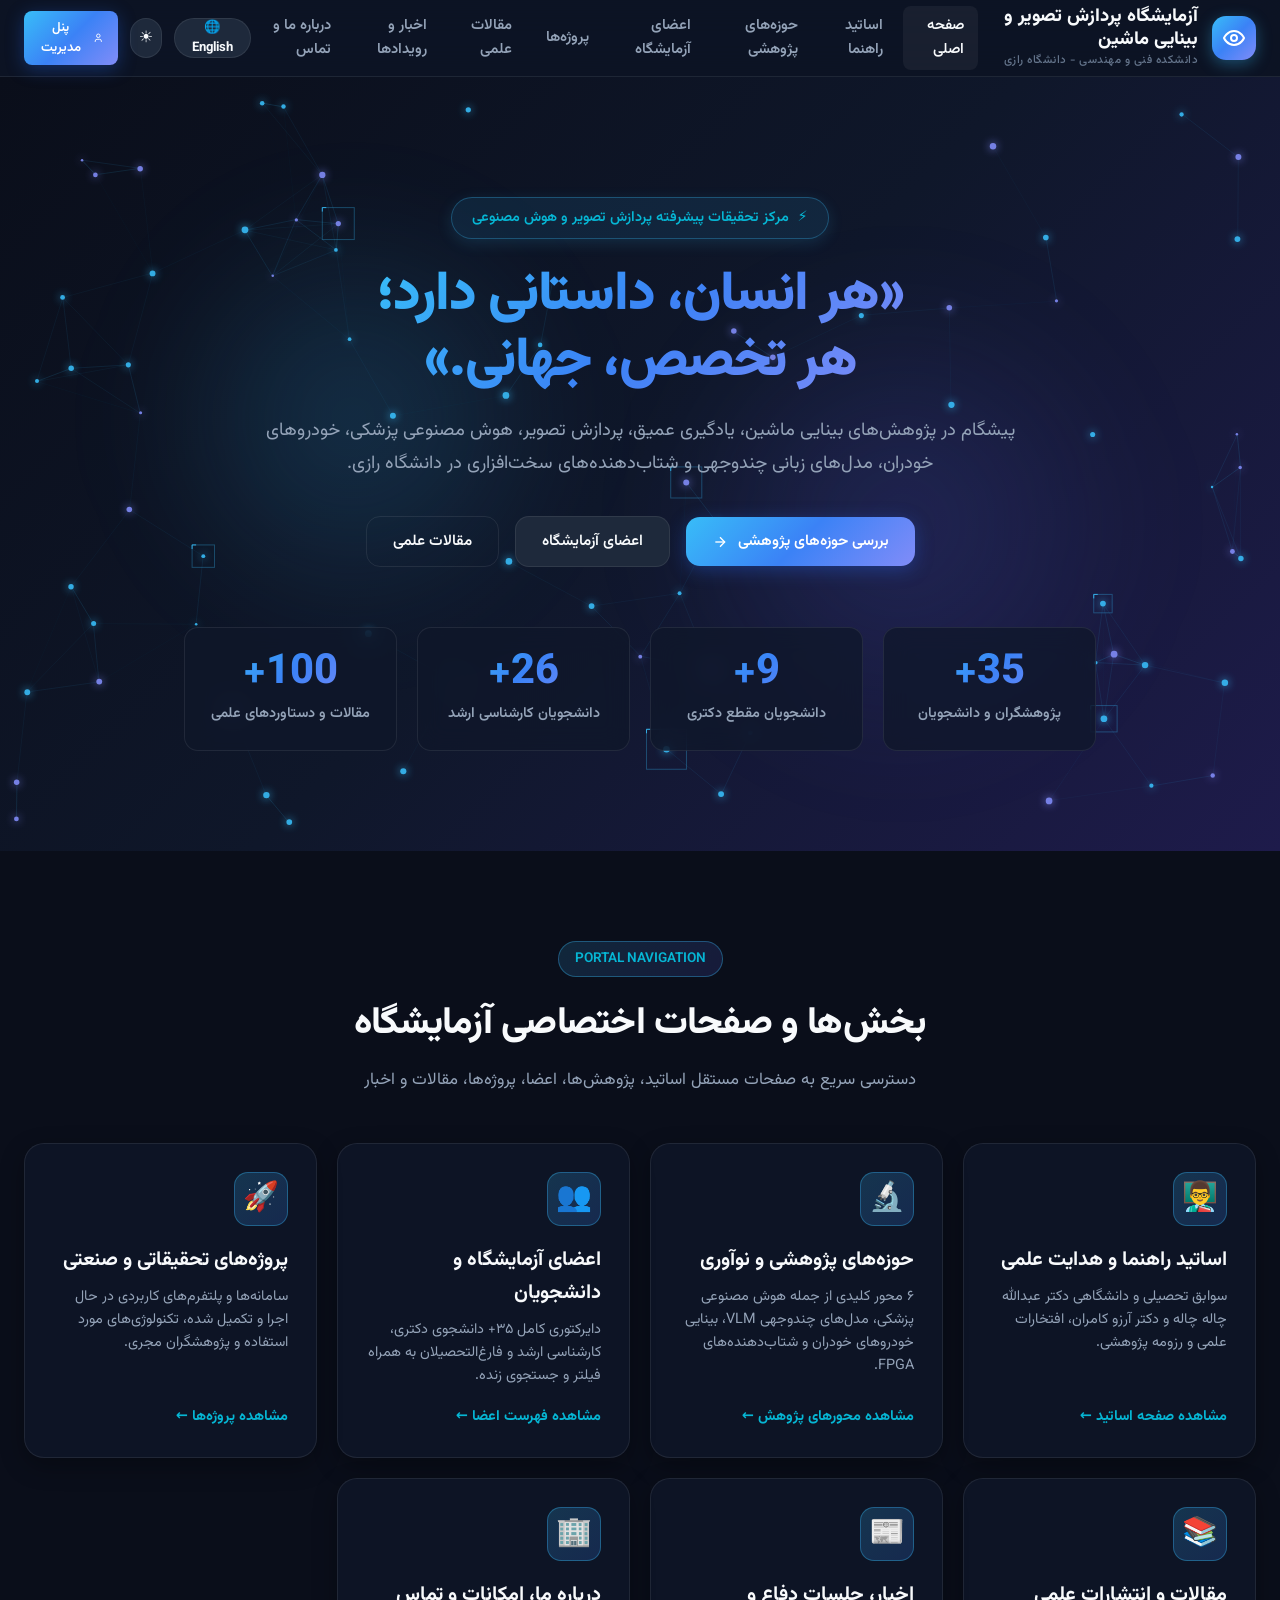
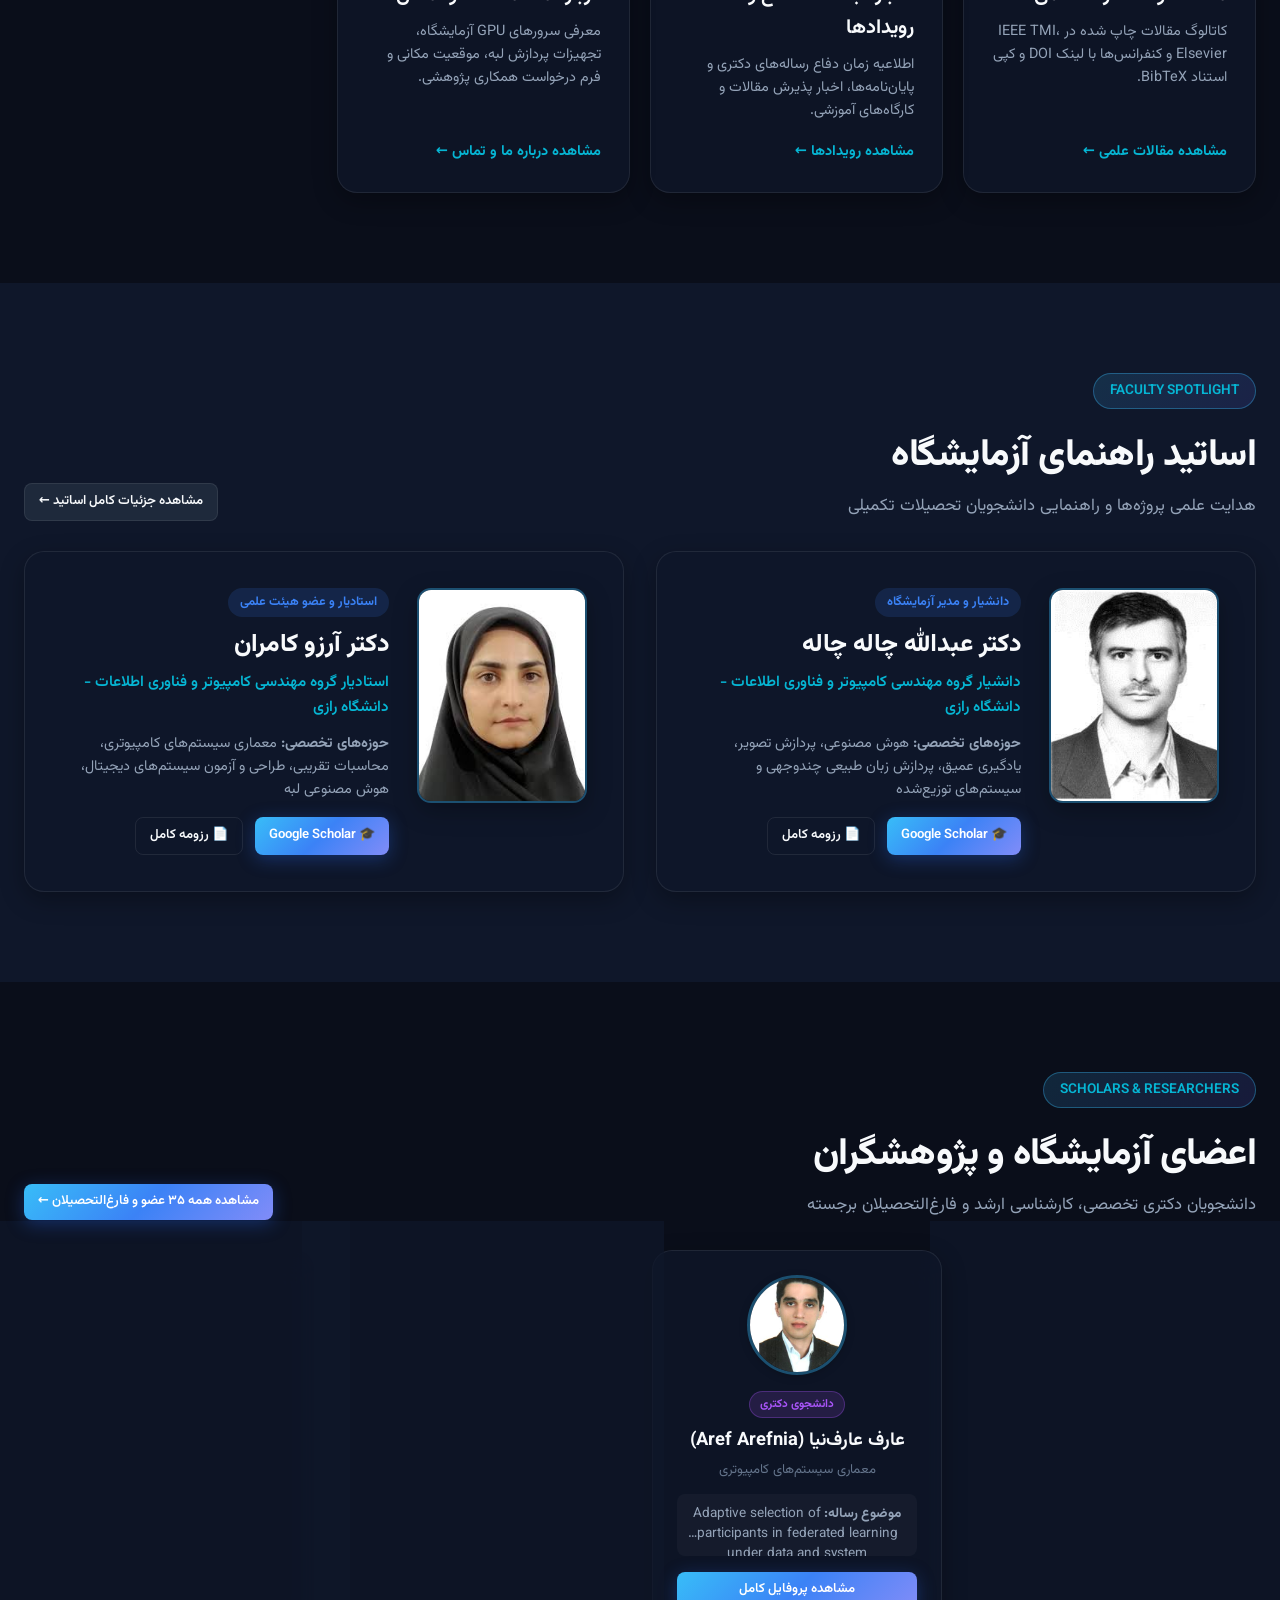
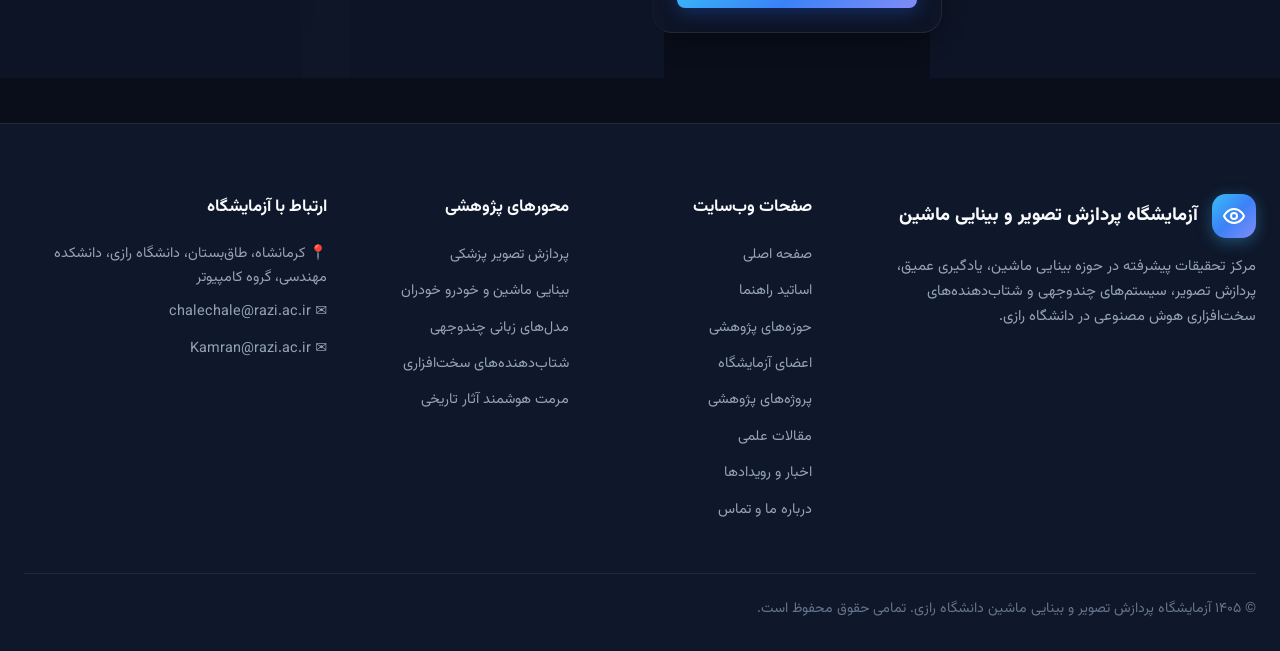
==== commit eb7837e9: "Restore theme toggle and activate all 7 interactive canvas engines (v8)" ====
--- a/index.html
+++ b/index.html
@@ -553,6 +553,6 @@
 }
 </script>
 
-<script src="research_portal/js/main.js?v=7"></script>
+<script src="research_portal/js/main.js?v=8"></script>
 </body>
 </html>
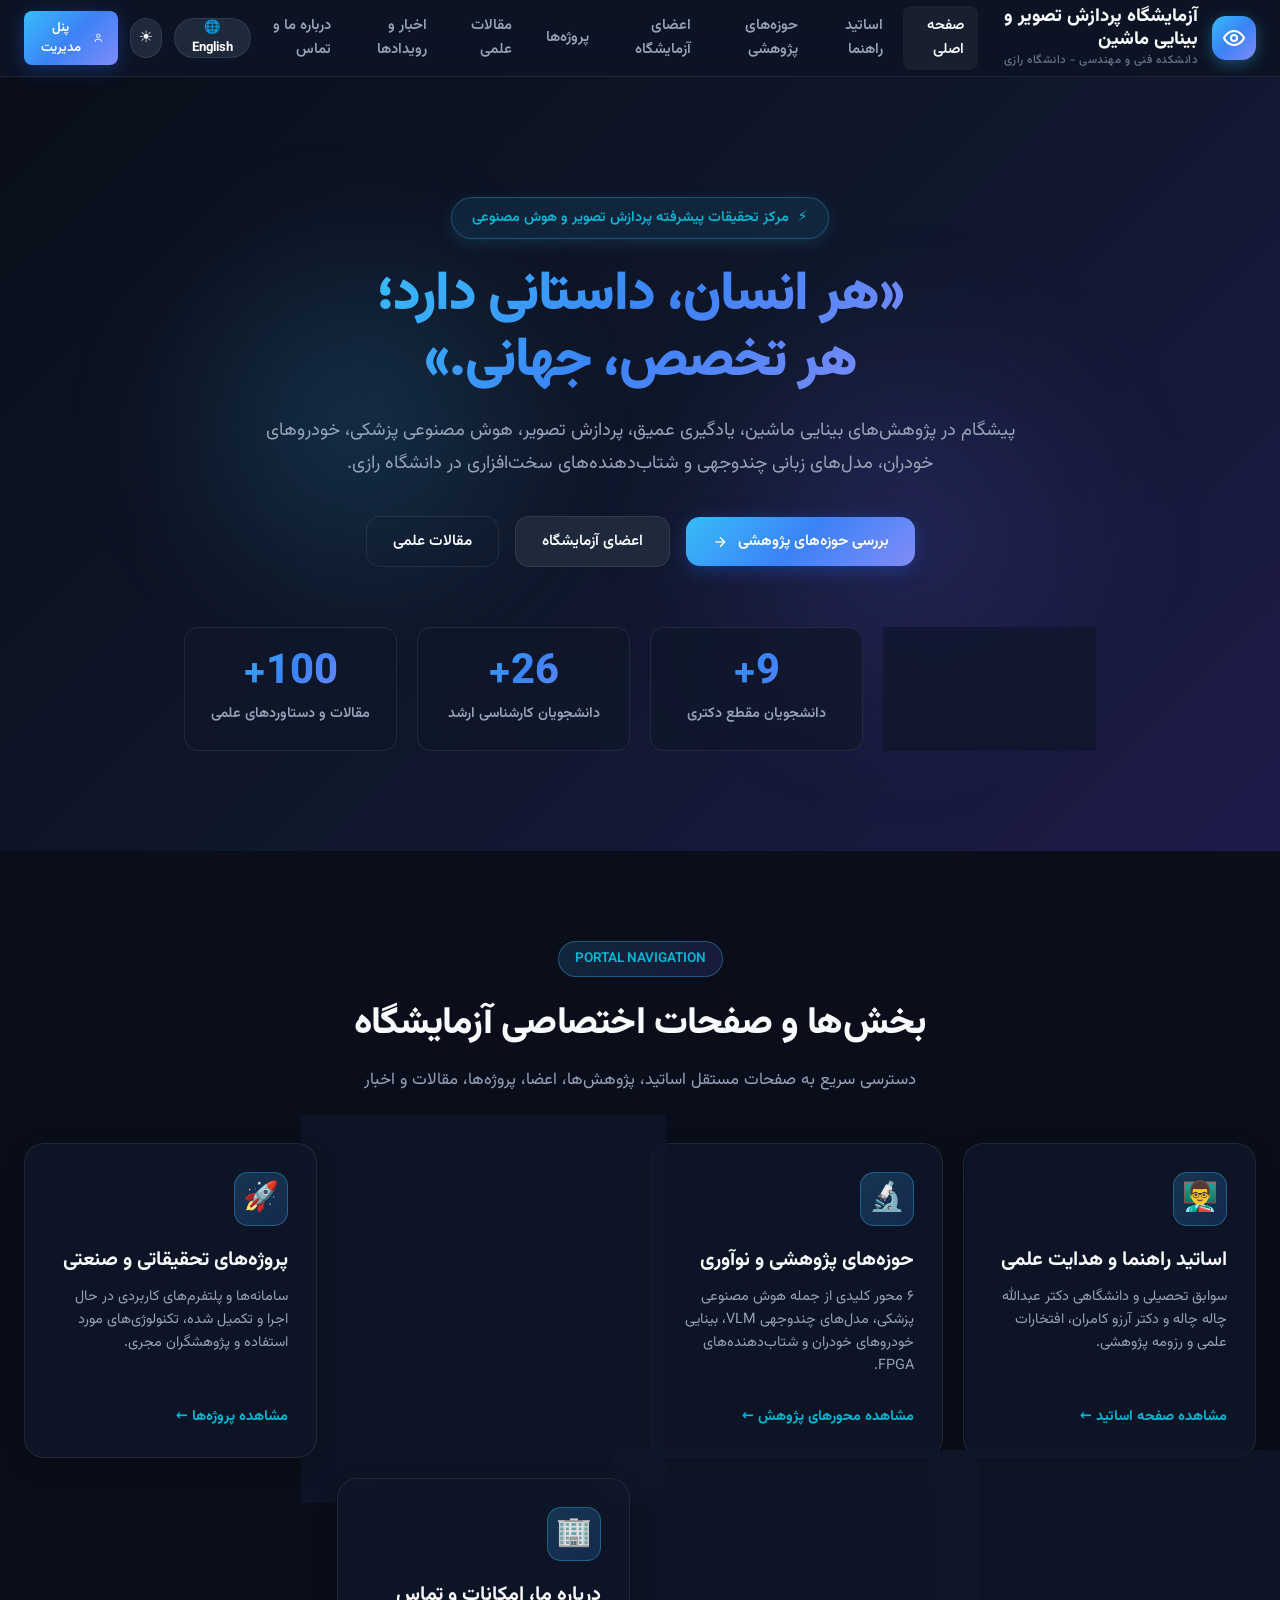
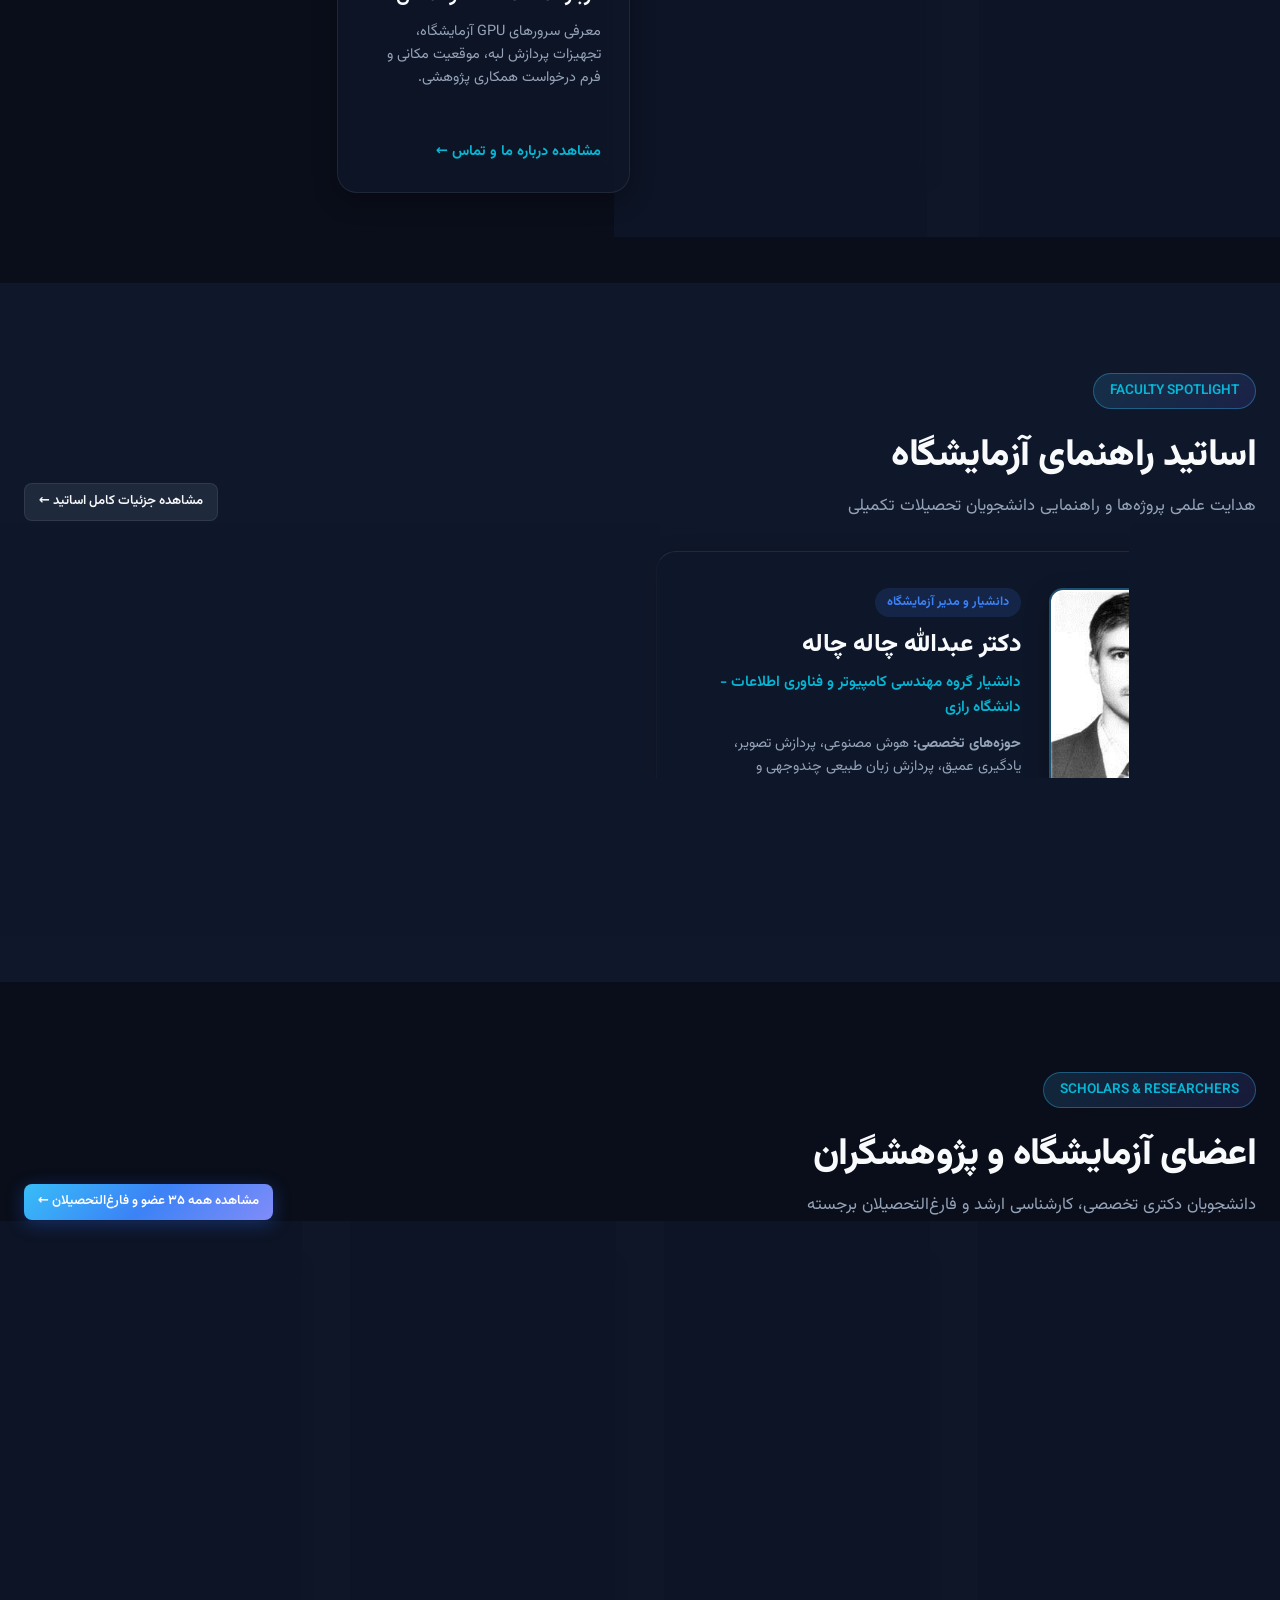
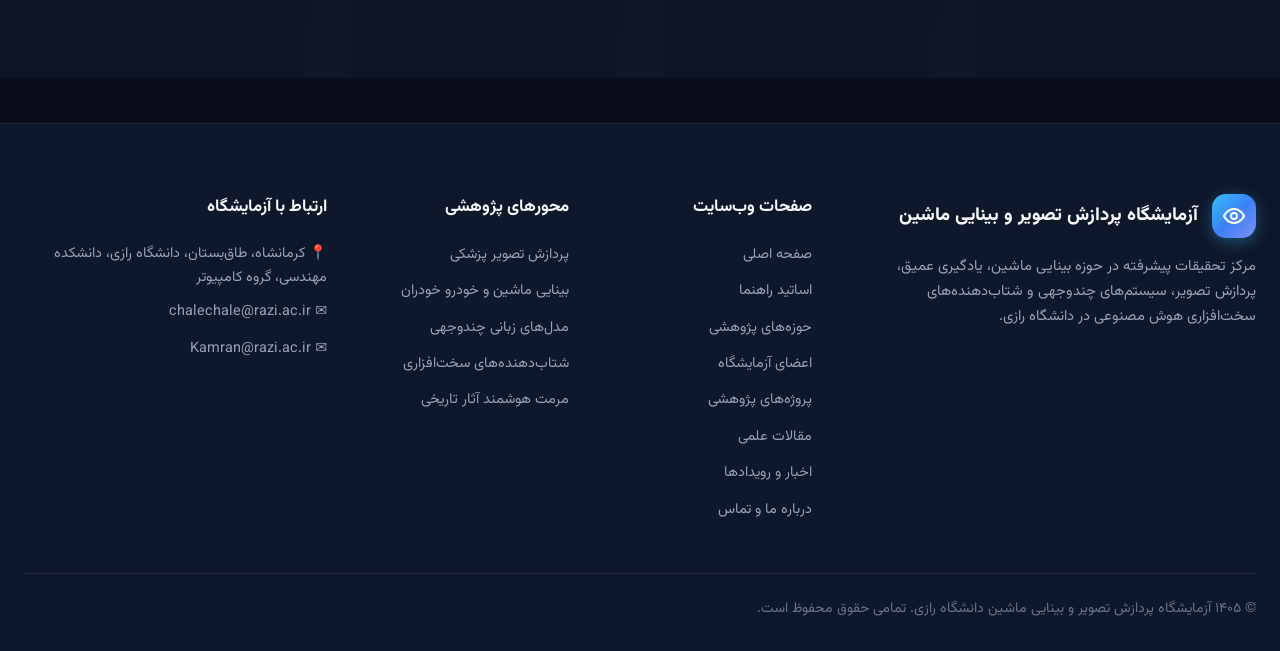
==== commit 43514b29: "Auto-boot canvas animations on page load without requiring refresh (v9)" ====
--- a/index.html
+++ b/index.html
@@ -553,6 +553,6 @@
 }
 </script>
 
-<script src="research_portal/js/main.js?v=8"></script>
+<script src="research_portal/js/main.js?v=9"></script>
 </body>
 </html>
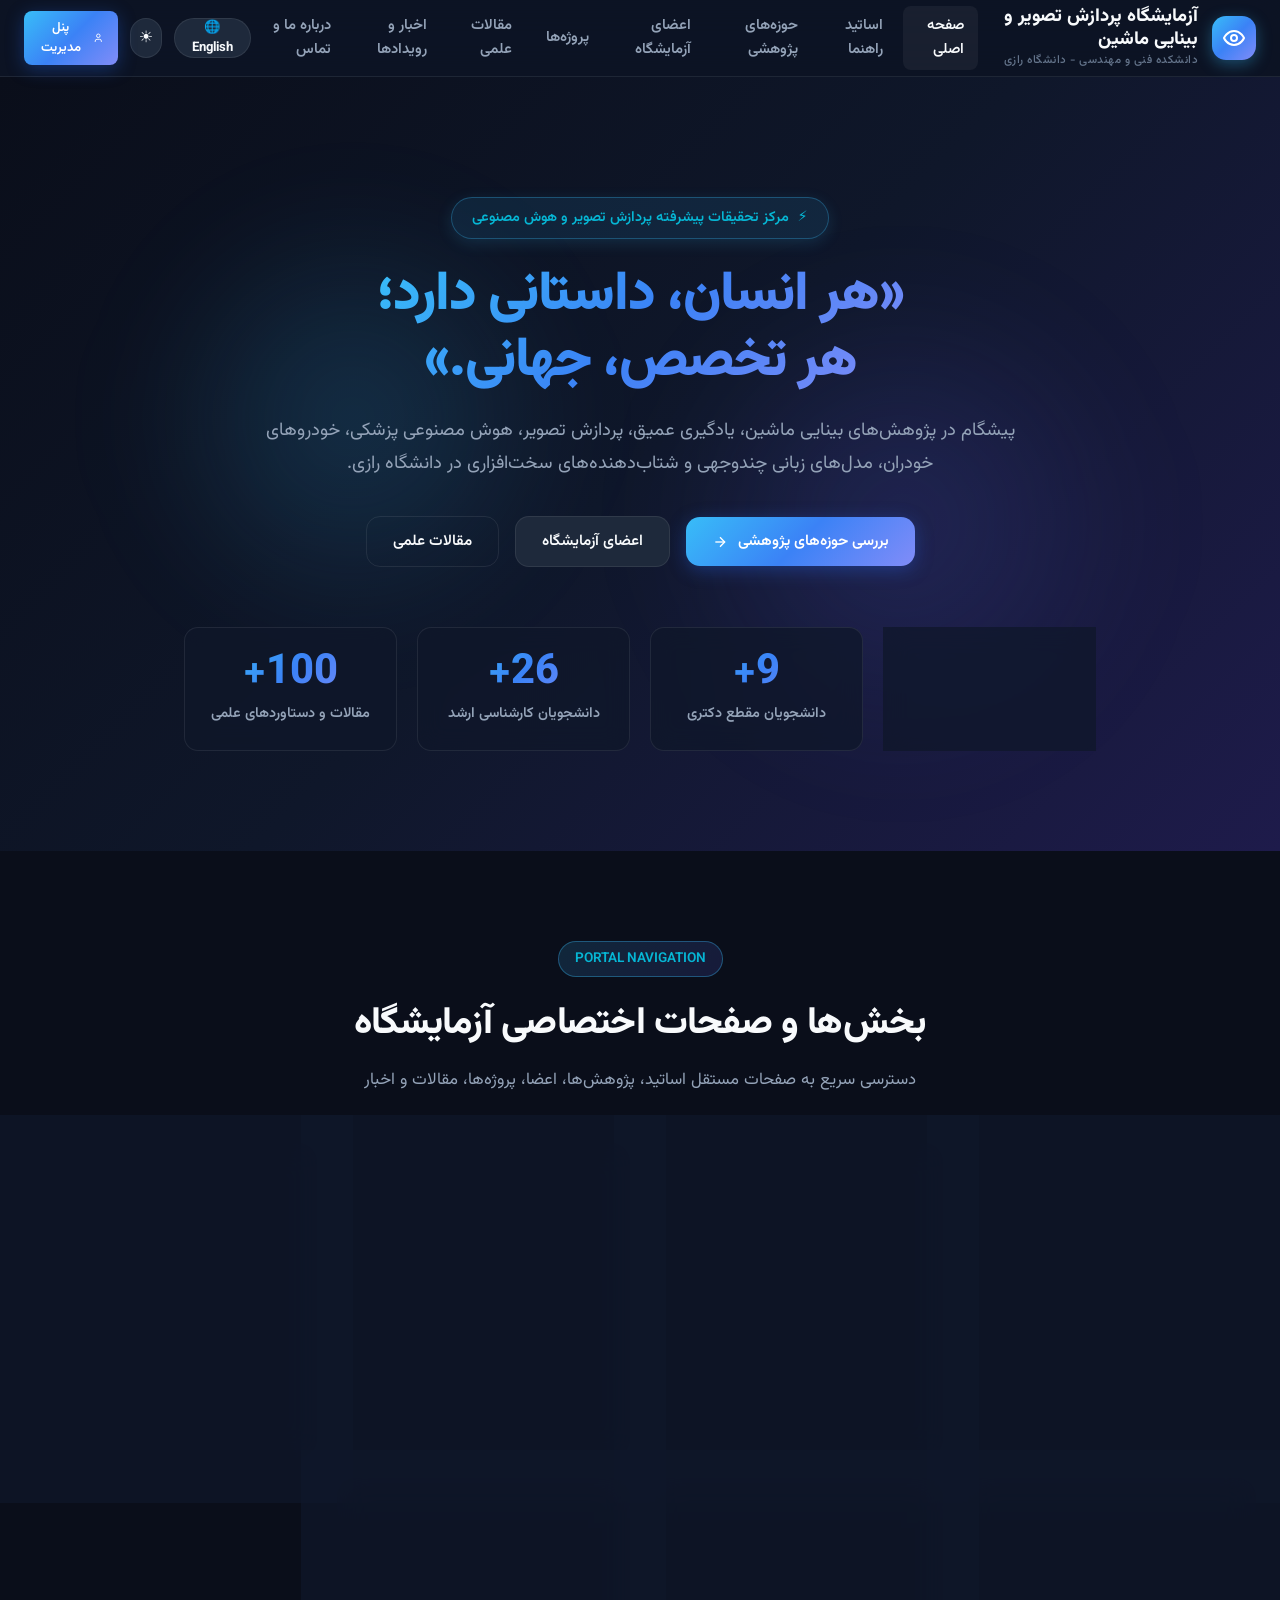
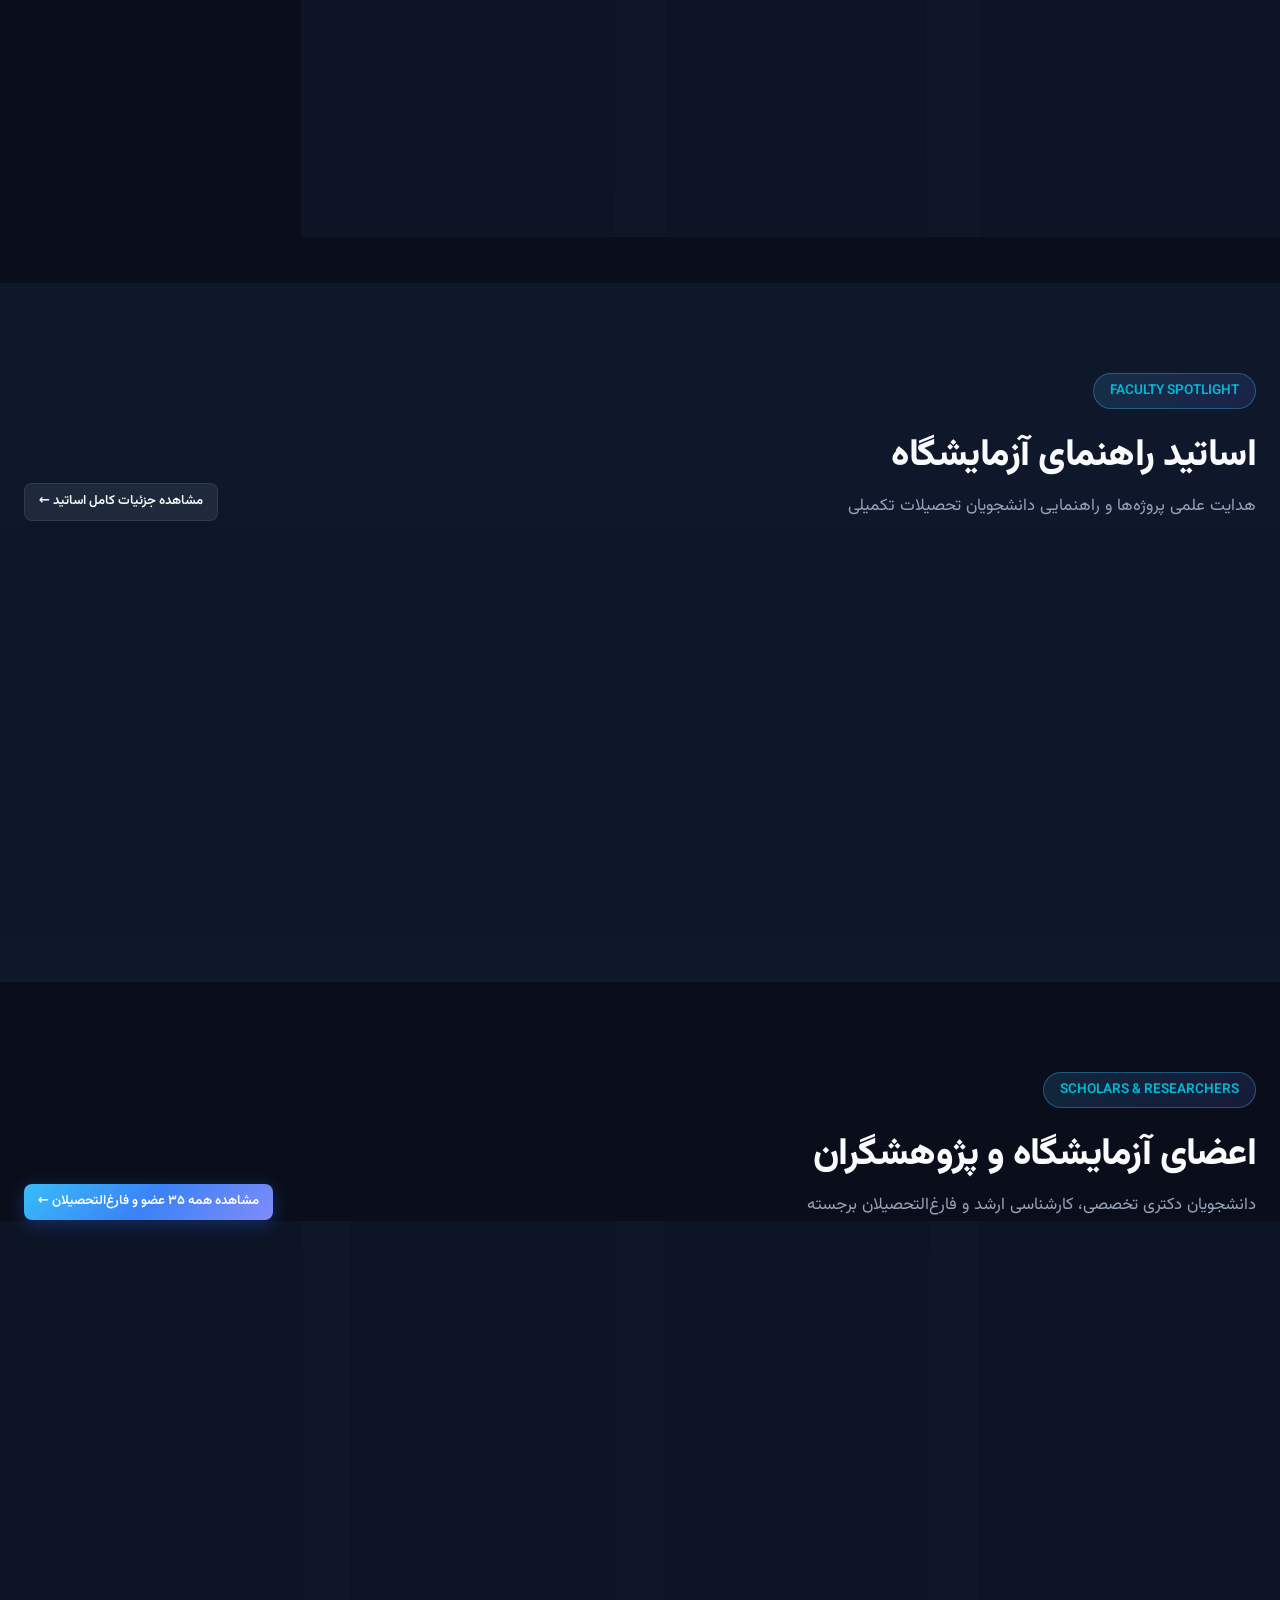
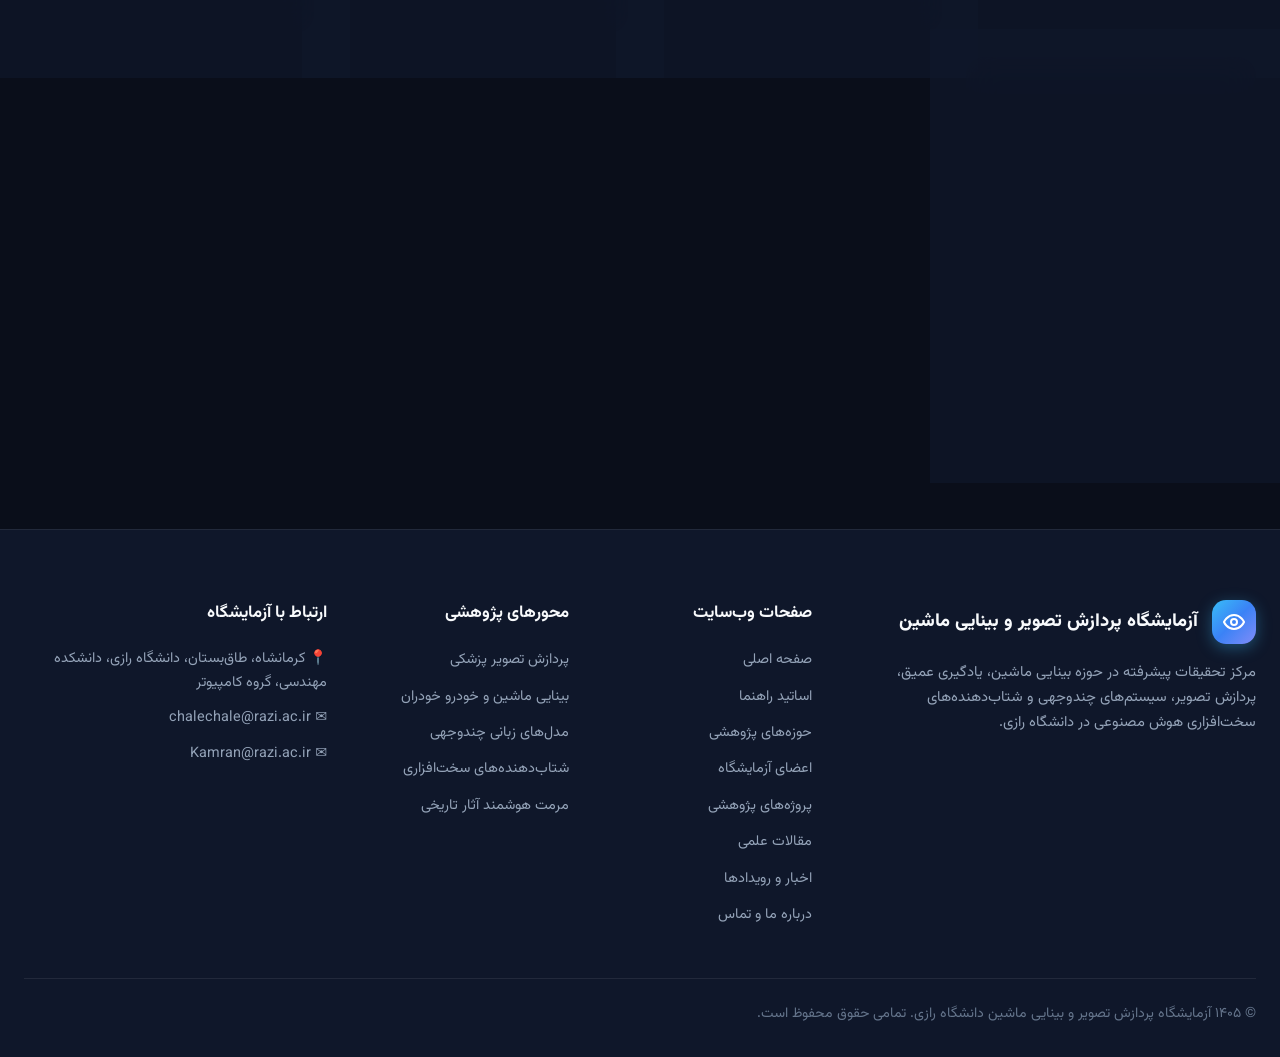
==== commit f3f71d2a: "Add Mahroo Safari to lab members and featured spotlight" ====
--- a/index.html
+++ b/index.html
@@ -375,6 +375,20 @@
                     <a href="team.html" class="btn btn-primary btn-sm" style="flex: 1;">مشاهده پروفایل کامل</a>
                 </div>
             </div>
+
+            <!-- Member 5: Mahroo Safari -->
+            <div class="glass-card student-card">
+                <img class="student-avatar" src="research_portal/uploads/mahroo_safari.jpg" alt="مهرو صفری" onerror="this.src='research_portal/uploads/default.png'">
+                <span class="student-degree-badge badge-bsc">دانشجوی کارشناسی</span>
+                <h4 class="student-name">مهرو صفری (Mahroo Safari)</h4>
+                <div class="student-major">مهندسی کامپیوتر</div>
+                <div class="student-thesis">
+                    <strong>موضوع پروژه: </strong>بررسی، ارزیابی و بهبود کارآیی مدل‌های زبانی بزرگ در ایمنی مصرف دارو
+                </div>
+                <div class="student-card-actions">
+                    <a href="team.html" class="btn btn-primary btn-sm" style="flex: 1;">مشاهده پروفایل کامل</a>
+                </div>
+            </div>
         </div>
     </div>
 </section>
--- a/research_portal/css/modern-theme.css
+++ b/research_portal/css/modern-theme.css
@@ -936,6 +936,12 @@
   background: rgba(16, 185, 129, 0.15);
   color: var(--accent-emerald);
   border: 1px solid rgba(16, 185, 129, 0.3);
+}
+
+.badge-bsc {
+  background: rgba(245, 158, 11, 0.15);
+  color: var(--accent-amber);
+  border: 1px solid rgba(245, 158, 11, 0.3);
 }
 
 .student-name {
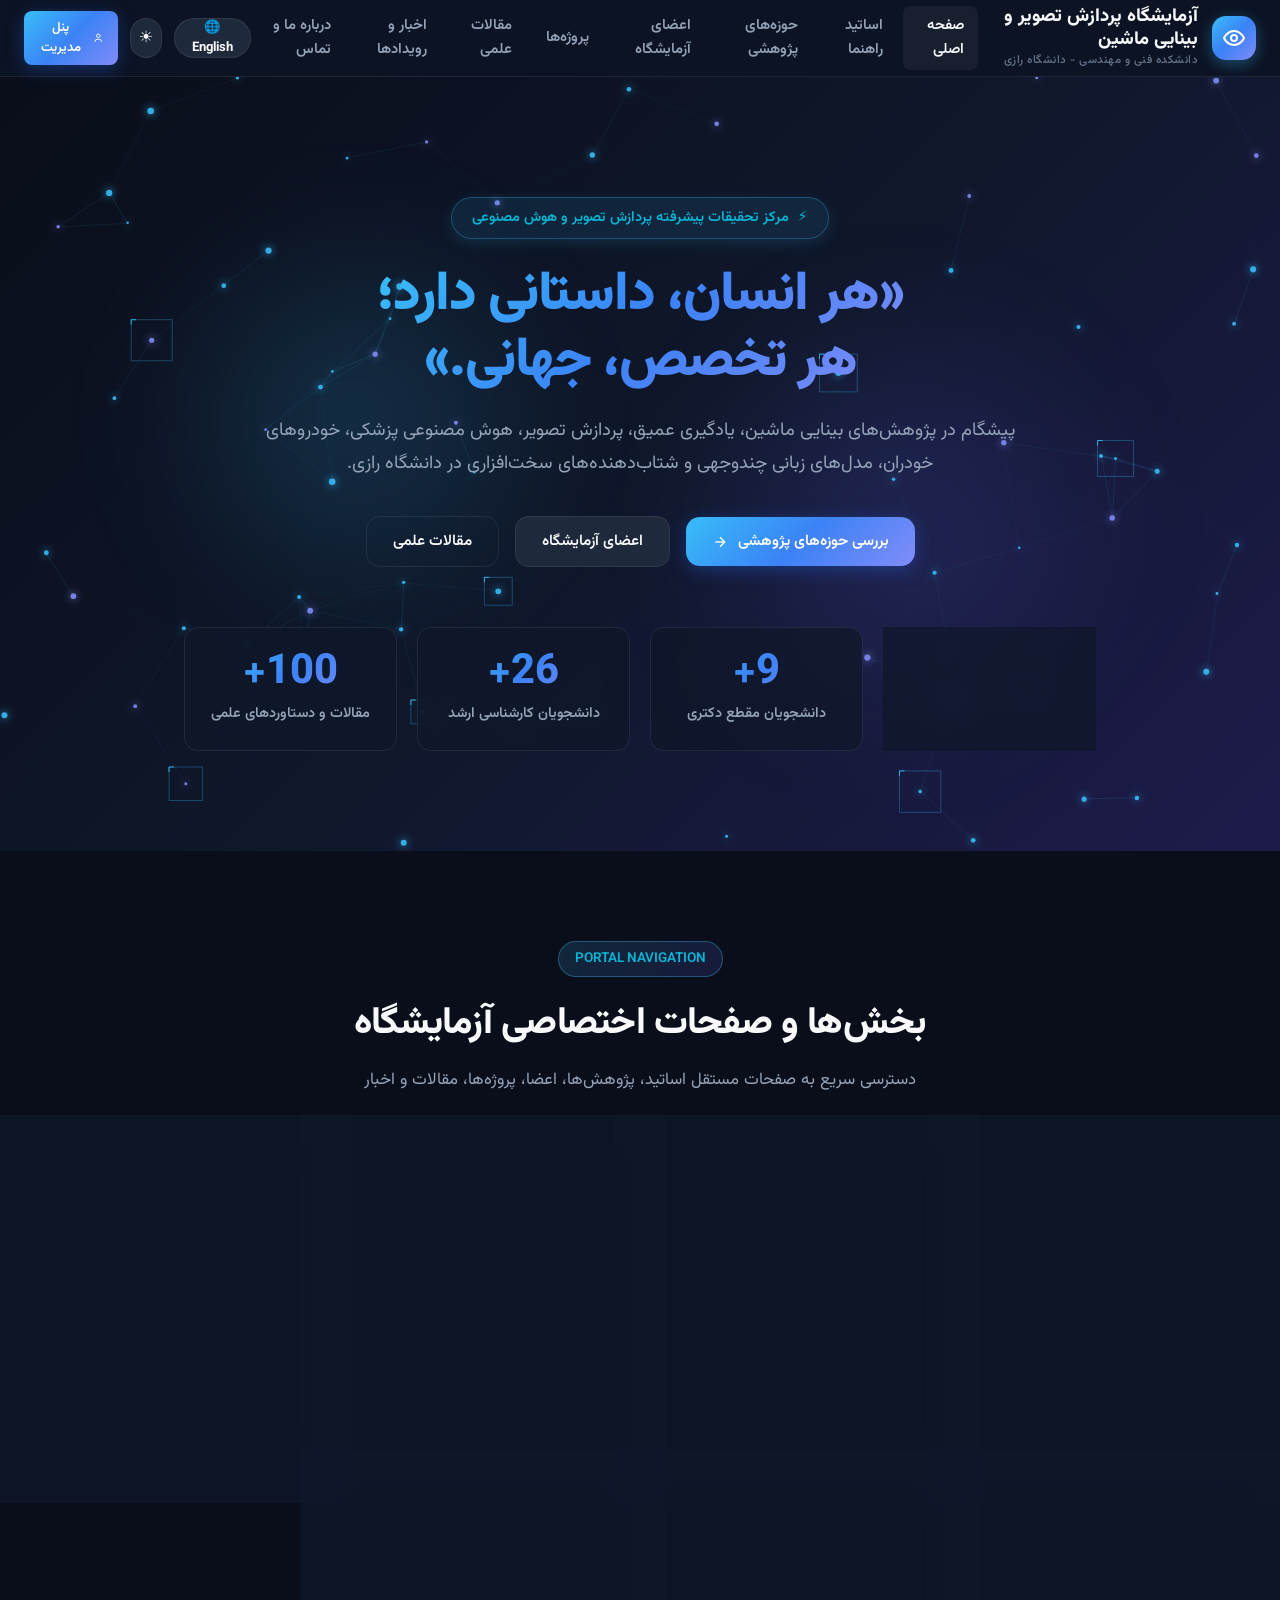
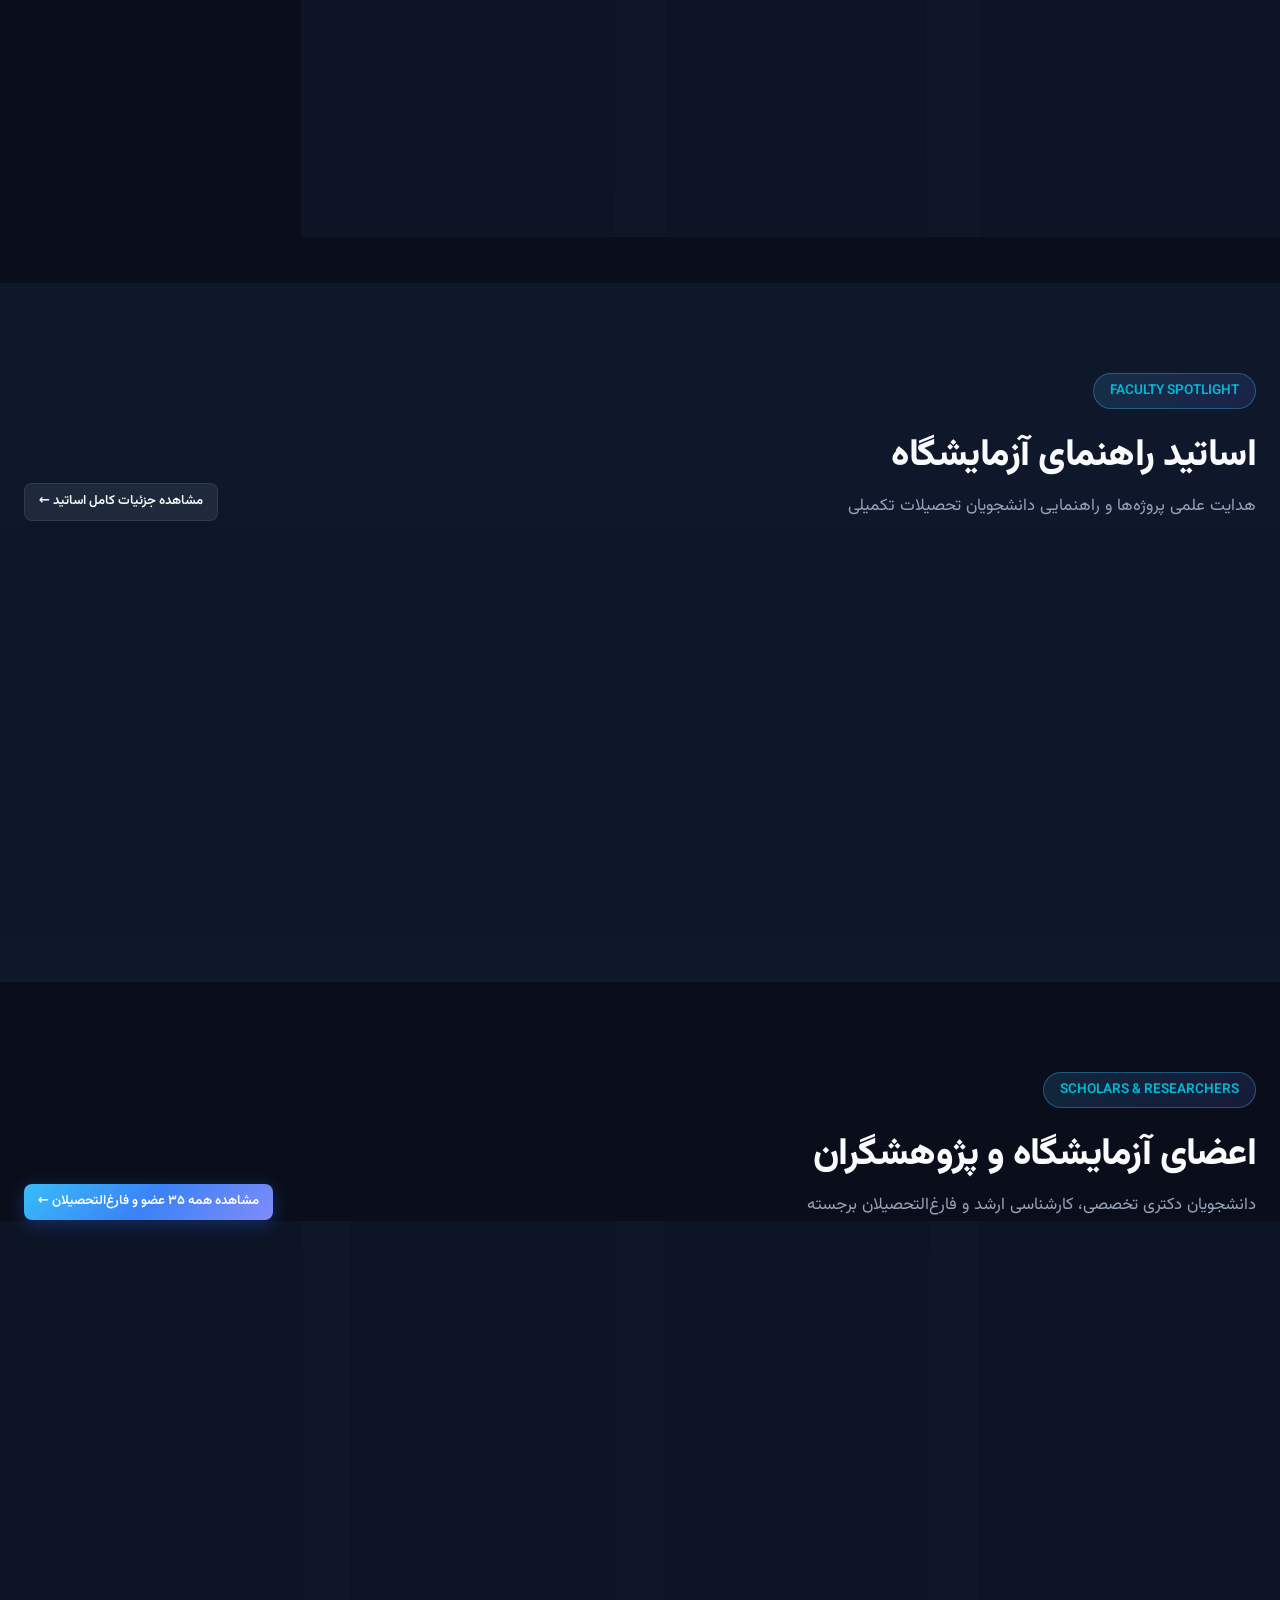
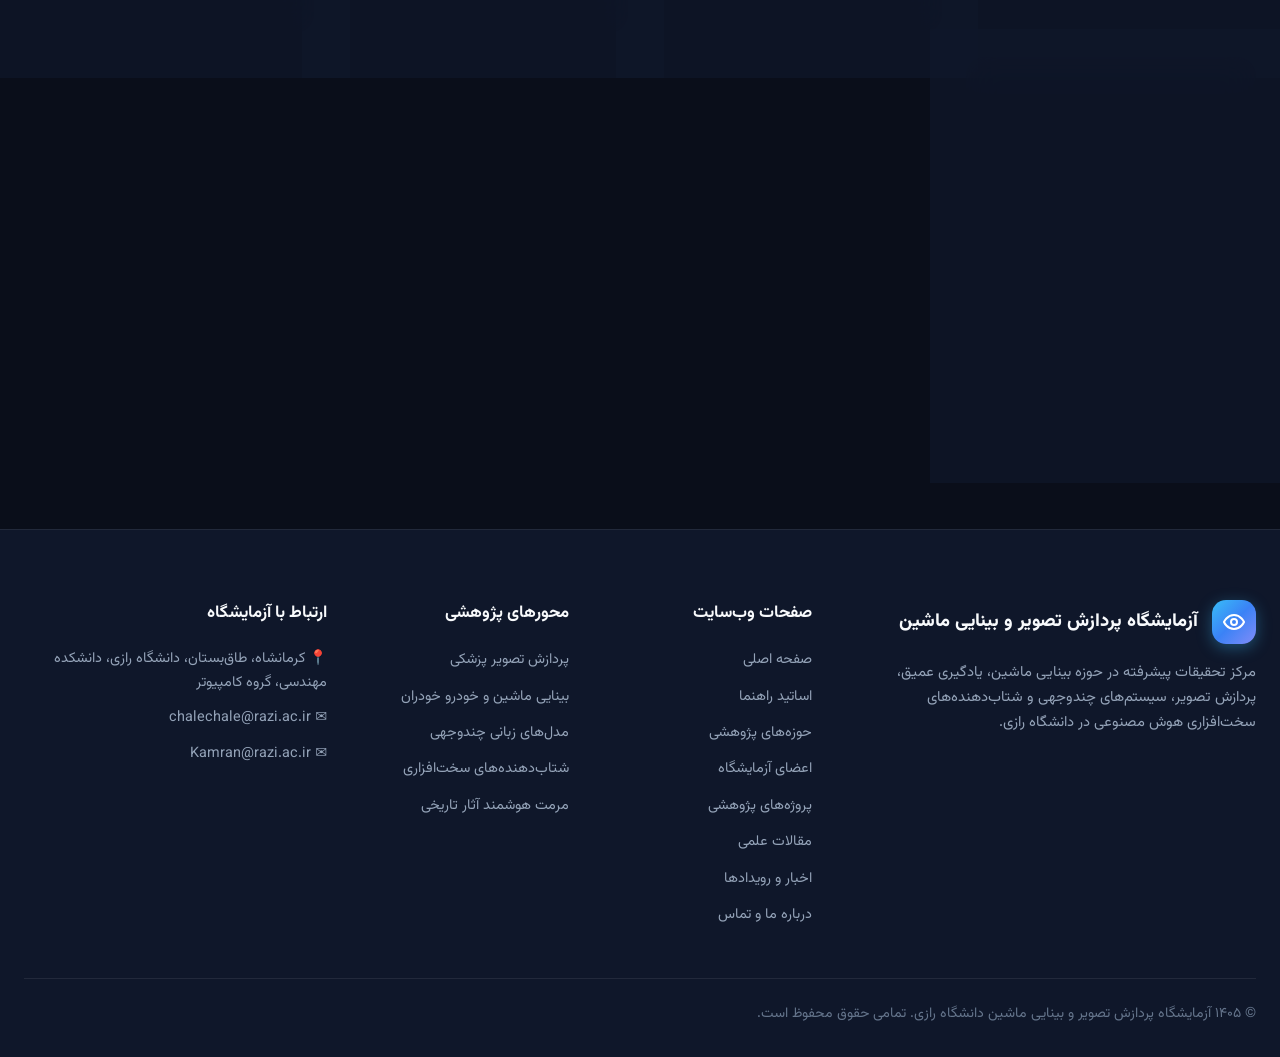
==== commit eb4bda95: "Ensure all 8 canvas engines continuously self-size and run automatically without requiring refresh (" ====
--- a/index.html
+++ b/index.html
@@ -567,6 +567,6 @@
 }
 </script>
 
-<script src="research_portal/js/main.js?v=9"></script>
+<script src="research_portal/js/main.js?v=10"></script>
 </body>
 </html>
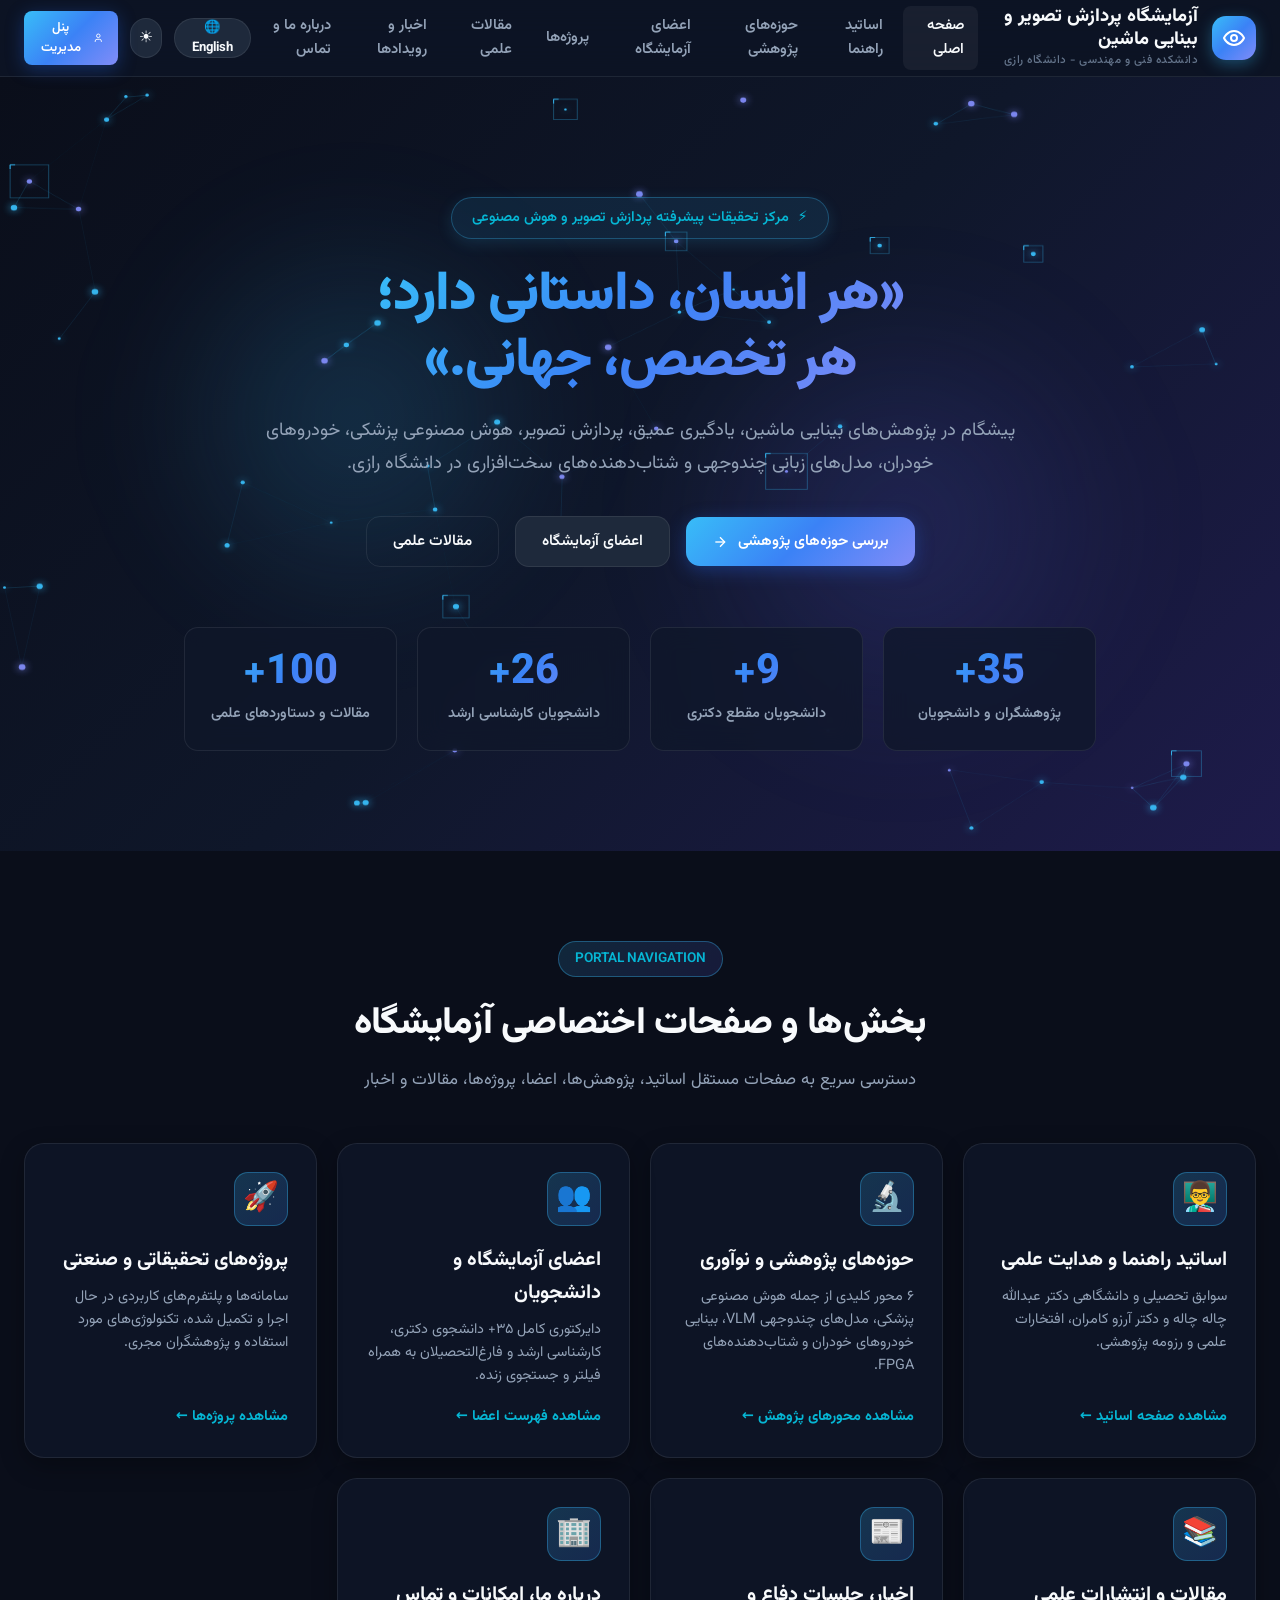
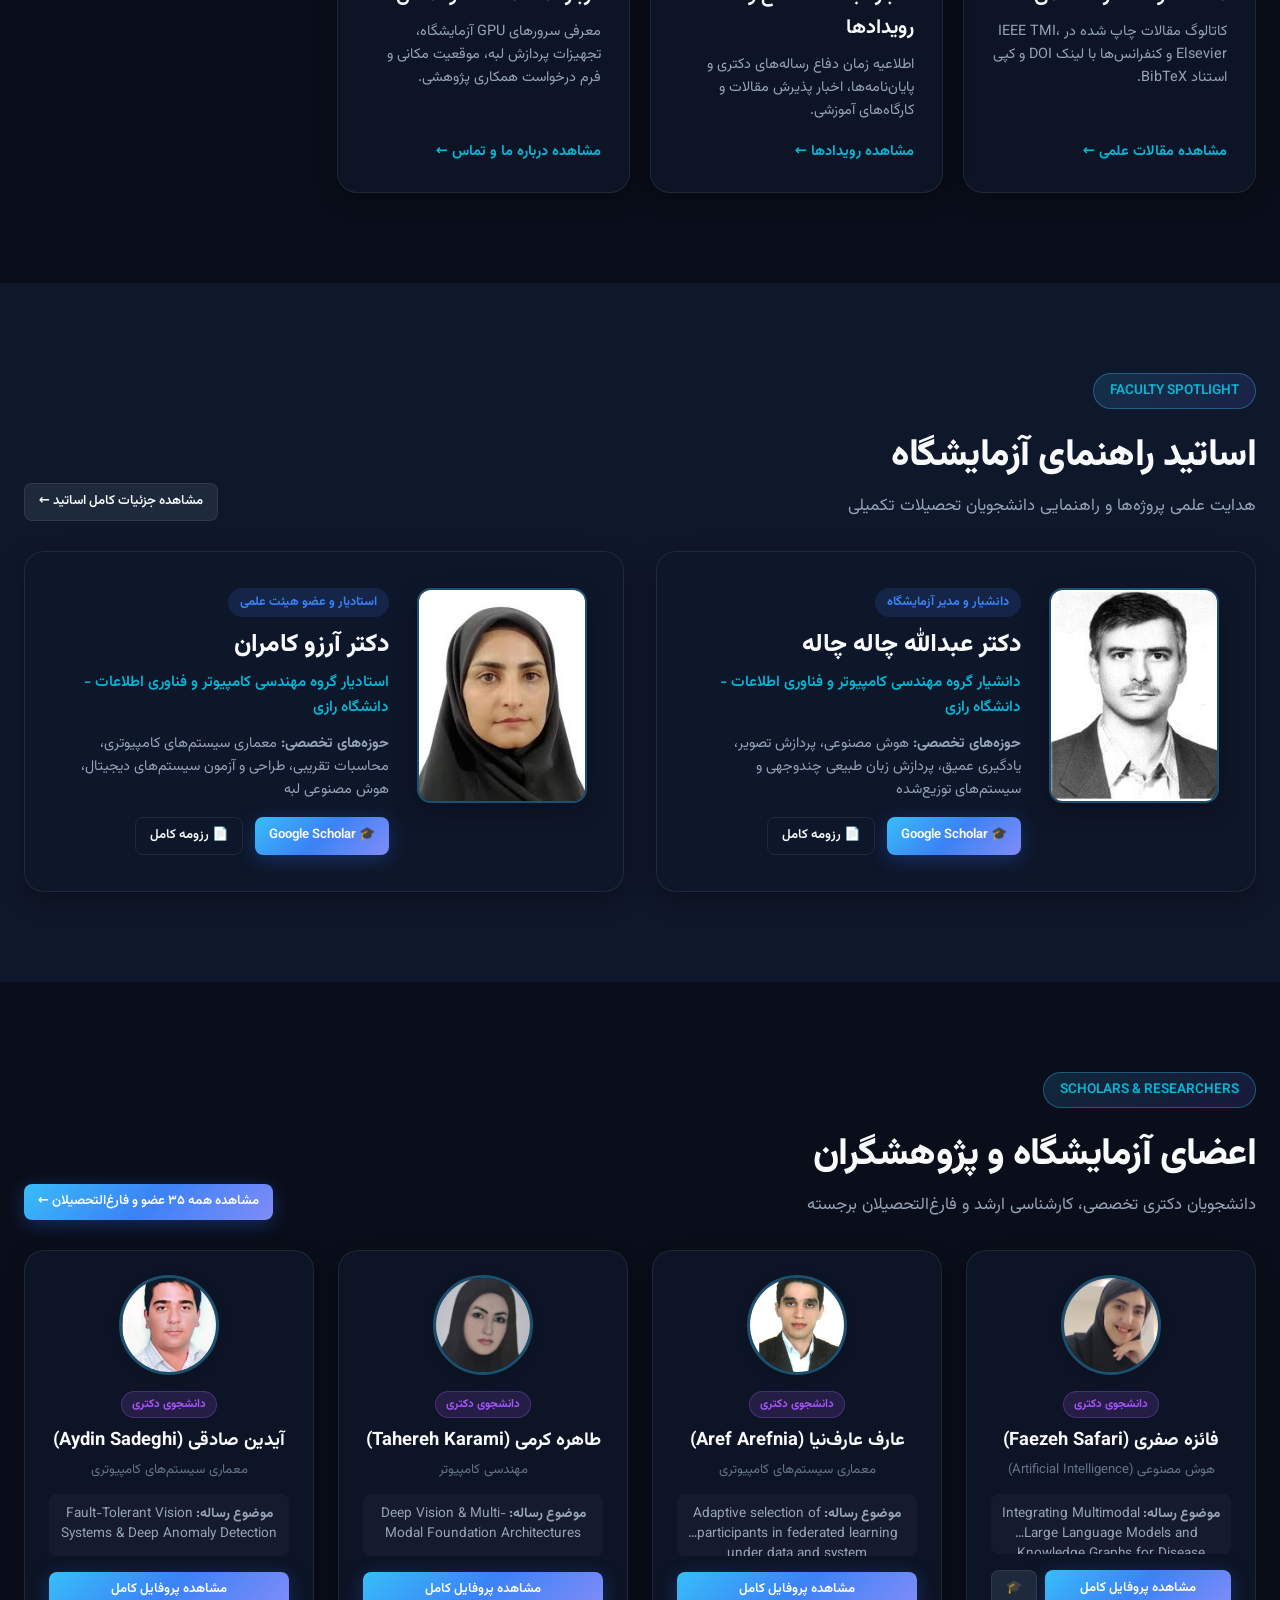
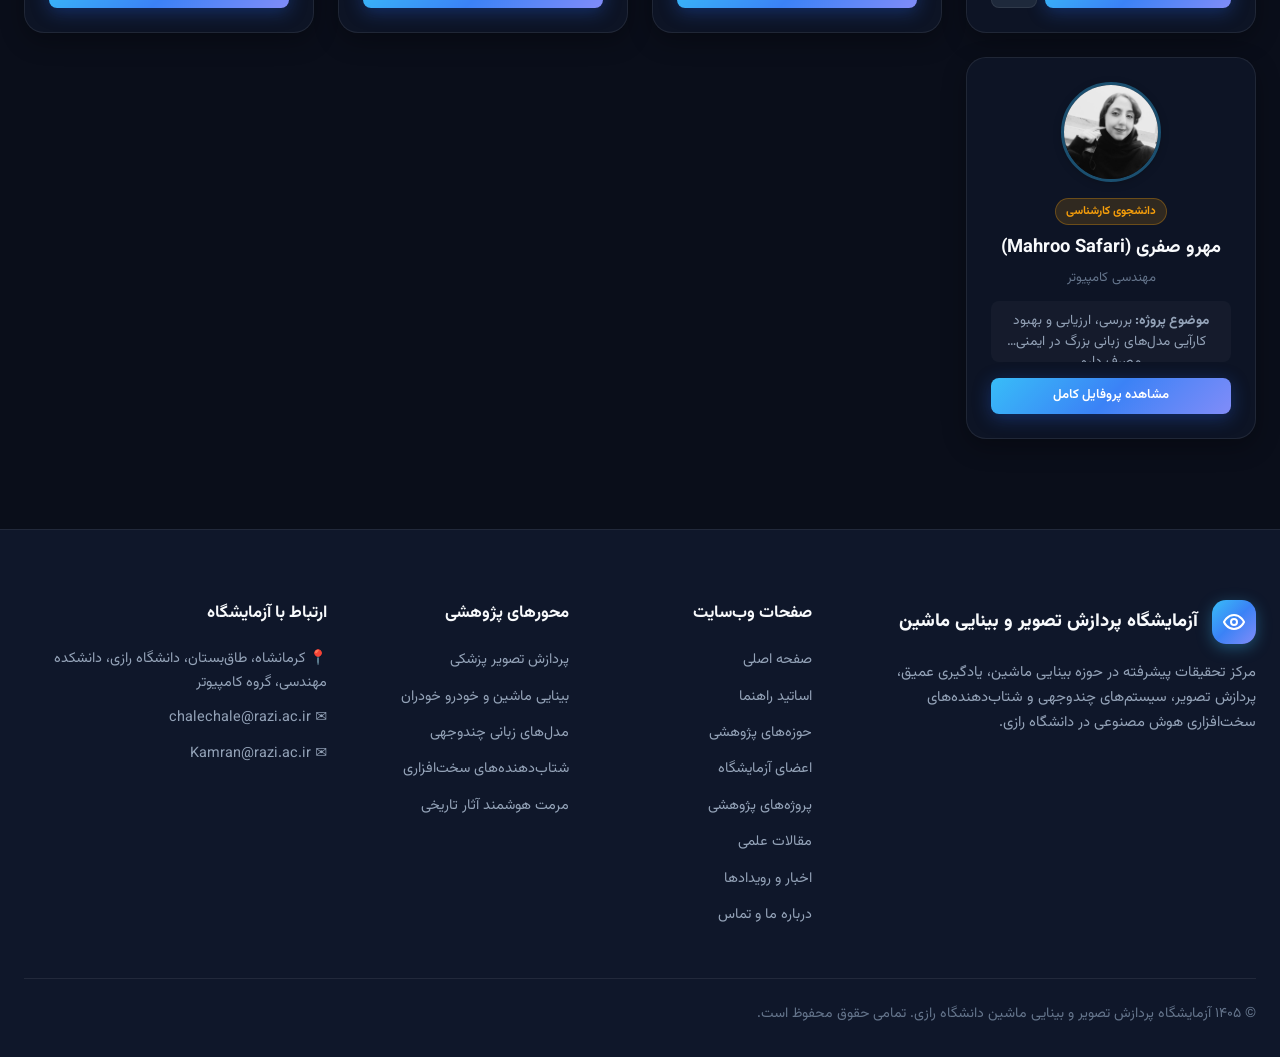
==== commit affff2fd: "Guarantee instant auto-boot vision canvas animation on homepage without refresh (v11)" ====
--- a/index.html
+++ b/index.html
@@ -97,7 +97,7 @@
      HERO SECTION
      ========================================================================== -->
 <section class="hero-section" id="hero">
-    <canvas id="vision-canvas"></canvas>
+    <canvas class="page-canvas" id="vision-canvas" style="position: absolute; top: 0; left: 0; width: 100%; height: 100%; z-index: 1; pointer-events: none; opacity: 0.95;"></canvas>
     <div class="hero-glow-1"></div>
     <div class="hero-glow-2"></div>
 
@@ -567,6 +567,113 @@
 }
 </script>
 
-<script src="research_portal/js/main.js?v=10"></script>
+<script src="research_portal/js/main.js?v=11"></script>
+<script>
+// Instant Homepage Vision Canvas Booster
+(function() {
+    const canvas = document.getElementById('vision-canvas');
+    if (!canvas) return;
+    const ctx = canvas.getContext('2d');
+    let width = 0, height = 0, particles = [];
+    let mouse = { x: null, y: null, radius: 160 };
+
+    function fit() {
+        const parent = canvas.parentElement || document.getElementById('hero') || document.body;
+        width = canvas.width = Math.max(parent.offsetWidth || 0, window.innerWidth, 1000);
+        height = canvas.height = Math.max(parent.offsetHeight || 0, window.innerHeight, 750);
+        if (particles.length === 0) {
+            for (let i = 0; i < 60; i++) {
+                particles.push({
+                    x: Math.random() * width,
+                    y: Math.random() * height,
+                    vx: (Math.random() - 0.5) * 1.1,
+                    vy: (Math.random() - 0.5) * 1.1,
+                    radius: Math.random() * 2.2 + 1.2,
+                    color: Math.random() > 0.4 ? '#38bdf8' : '#818cf8',
+                    isBox: Math.random() > 0.85,
+                    boxSize: Math.random() * 26 + 18
+                });
+            }
+        }
+    }
+
+    window.addEventListener('resize', fit);
+    window.addEventListener('mousemove', (e) => {
+        const r = canvas.getBoundingClientRect();
+        if (e.clientY >= r.top && e.clientY <= r.bottom && e.clientX >= r.left && e.clientX <= r.right) {
+            mouse.x = e.clientX - r.left;
+            mouse.y = e.clientY - r.top;
+        } else {
+            mouse.x = null;
+            mouse.y = null;
+        }
+    });
+
+    fit();
+
+    function drawLoop() {
+        if (width === 0 || height === 0 || particles.length === 0) fit();
+        ctx.clearRect(0, 0, width, height);
+
+        for (let i = 0; i < particles.length; i++) {
+            for (let j = i + 1; j < particles.length; j++) {
+                const dx = particles[i].x - particles[j].x;
+                const dy = particles[i].y - particles[j].y;
+                const dist = Math.sqrt(dx * dx + dy * dy);
+                if (dist < 135) {
+                    ctx.strokeStyle = `rgba(56, 189, 248, ${(1 - dist / 135) * 0.3})`;
+                    ctx.lineWidth = 0.8;
+                    ctx.beginPath();
+                    ctx.moveTo(particles[i].x, particles[i].y);
+                    ctx.lineTo(particles[j].x, particles[j].y);
+                    ctx.stroke();
+                }
+            }
+        }
+
+        particles.forEach(p => {
+            p.x += p.vx;
+            p.y += p.vy;
+            if (p.x < 0 || p.x > width) p.vx *= -1;
+            if (p.y < 0 || p.y > height) p.vy *= -1;
+
+            if (mouse.x !== null) {
+                const dx = mouse.x - p.x;
+                const dy = mouse.y - p.y;
+                const d = Math.sqrt(dx * dx + dy * dy);
+                if (d < mouse.radius && d > 0) {
+                    const f = (mouse.radius - d) / mouse.radius;
+                    p.x -= (dx / d) * f * 3.5;
+                    p.y -= (dy / d) * f * 3.5;
+                }
+            }
+
+            ctx.beginPath();
+            ctx.arc(p.x, p.y, p.radius, 0, Math.PI * 2);
+            ctx.fillStyle = p.color;
+            ctx.shadowBlur = 8;
+            ctx.shadowColor = p.color;
+            ctx.fill();
+            ctx.shadowBlur = 0;
+
+            if (p.isBox) {
+                ctx.strokeStyle = 'rgba(56, 189, 248, 0.38)';
+                ctx.lineWidth = 1;
+                ctx.strokeRect(p.x - p.boxSize / 2, p.y - p.boxSize / 2, p.boxSize, p.boxSize);
+                const s = 5;
+                ctx.strokeStyle = '#38bdf8';
+                ctx.beginPath();
+                ctx.moveTo(p.x - p.boxSize/2, p.y - p.boxSize/2 + s);
+                ctx.lineTo(p.x - p.boxSize/2, p.y - p.boxSize/2);
+                ctx.lineTo(p.x - p.boxSize/2 + s, p.y - p.boxSize/2);
+                ctx.stroke();
+            }
+        });
+
+        requestAnimationFrame(drawLoop);
+    }
+    requestAnimationFrame(drawLoop);
+})();
+</script>
 </body>
 </html>
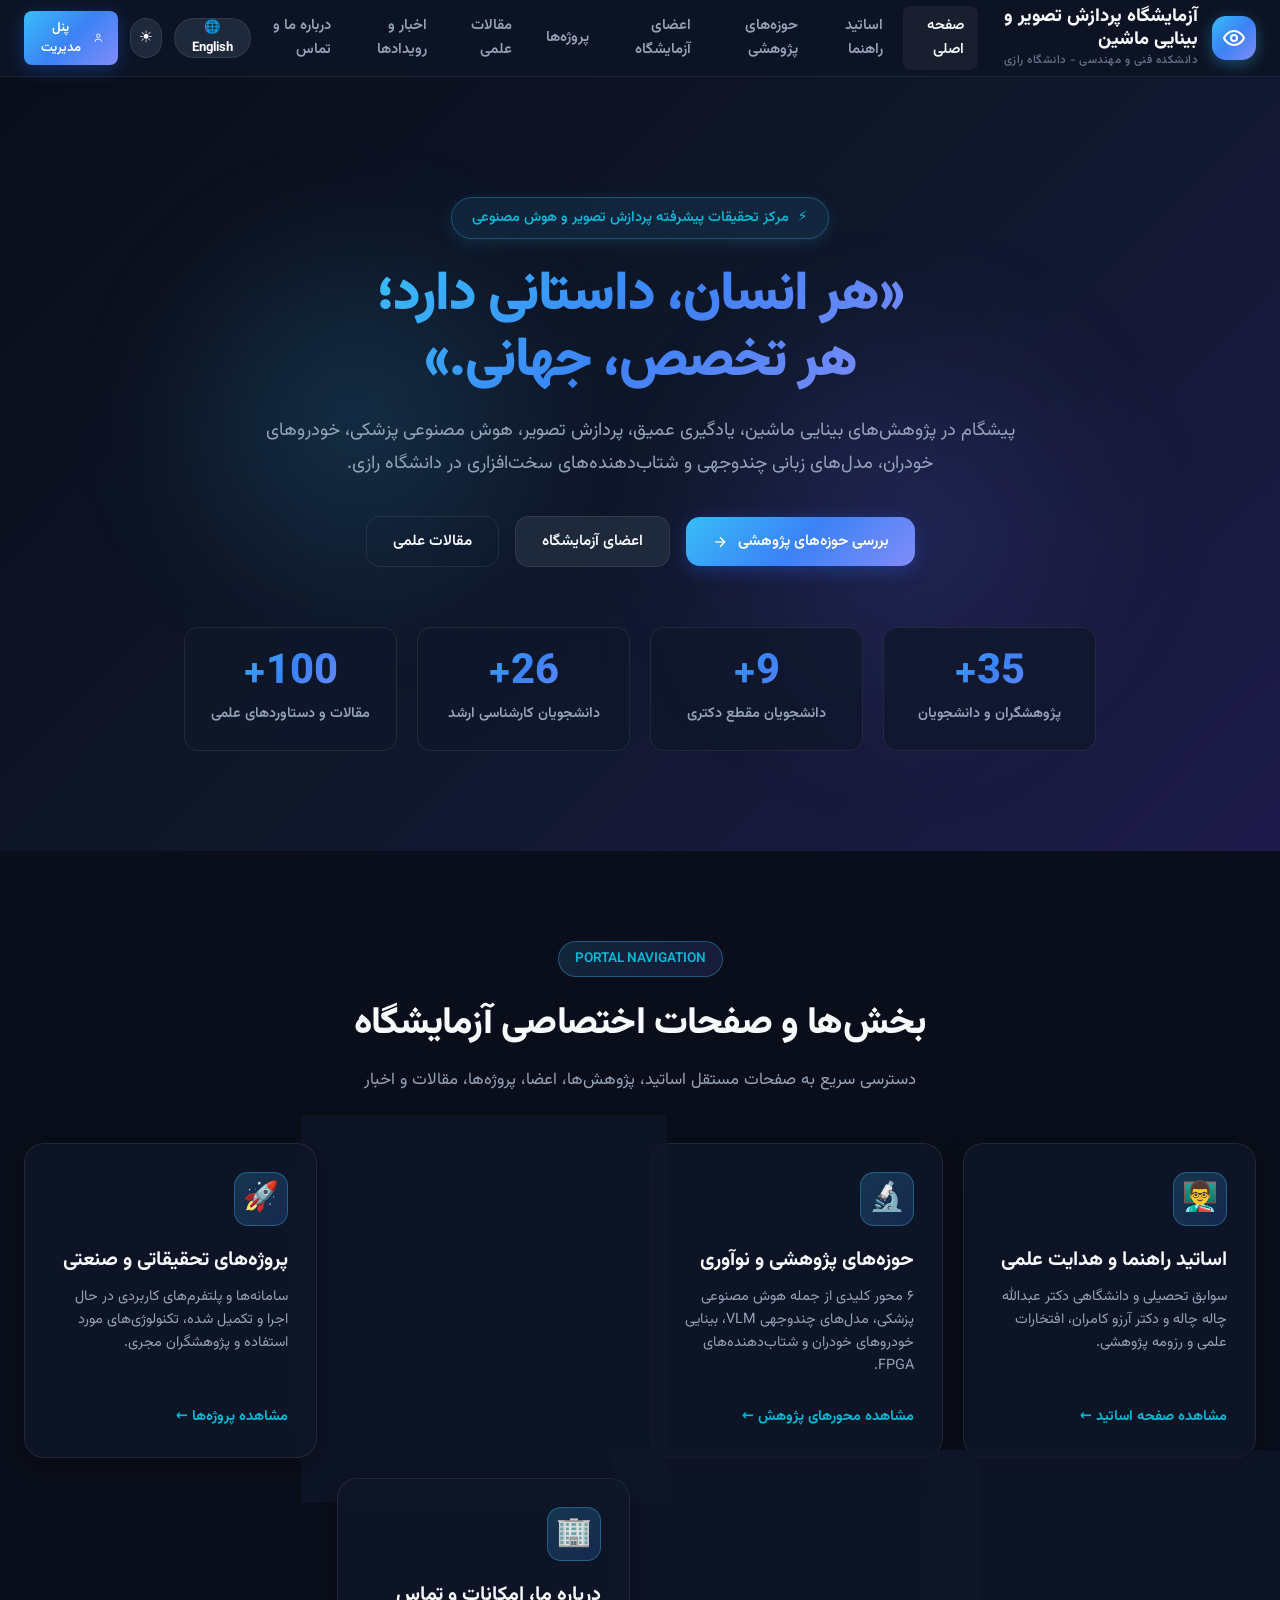
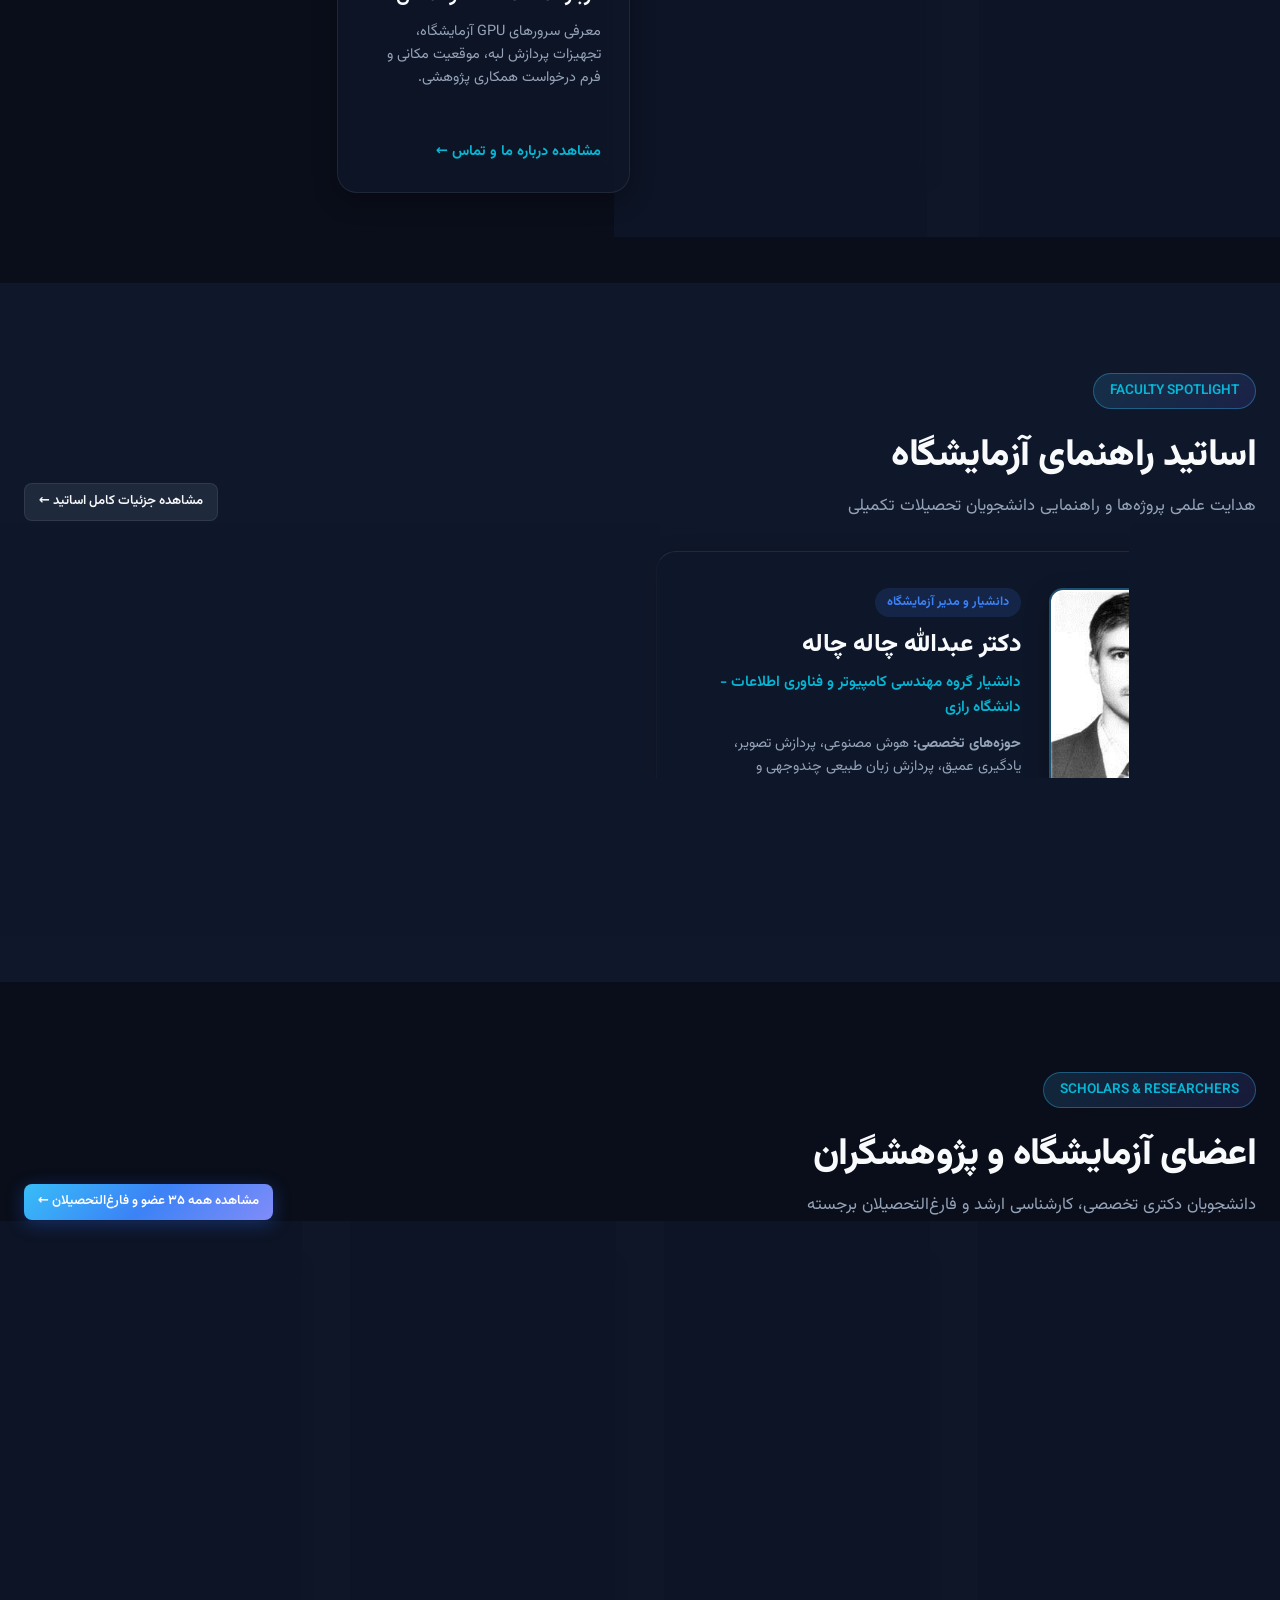
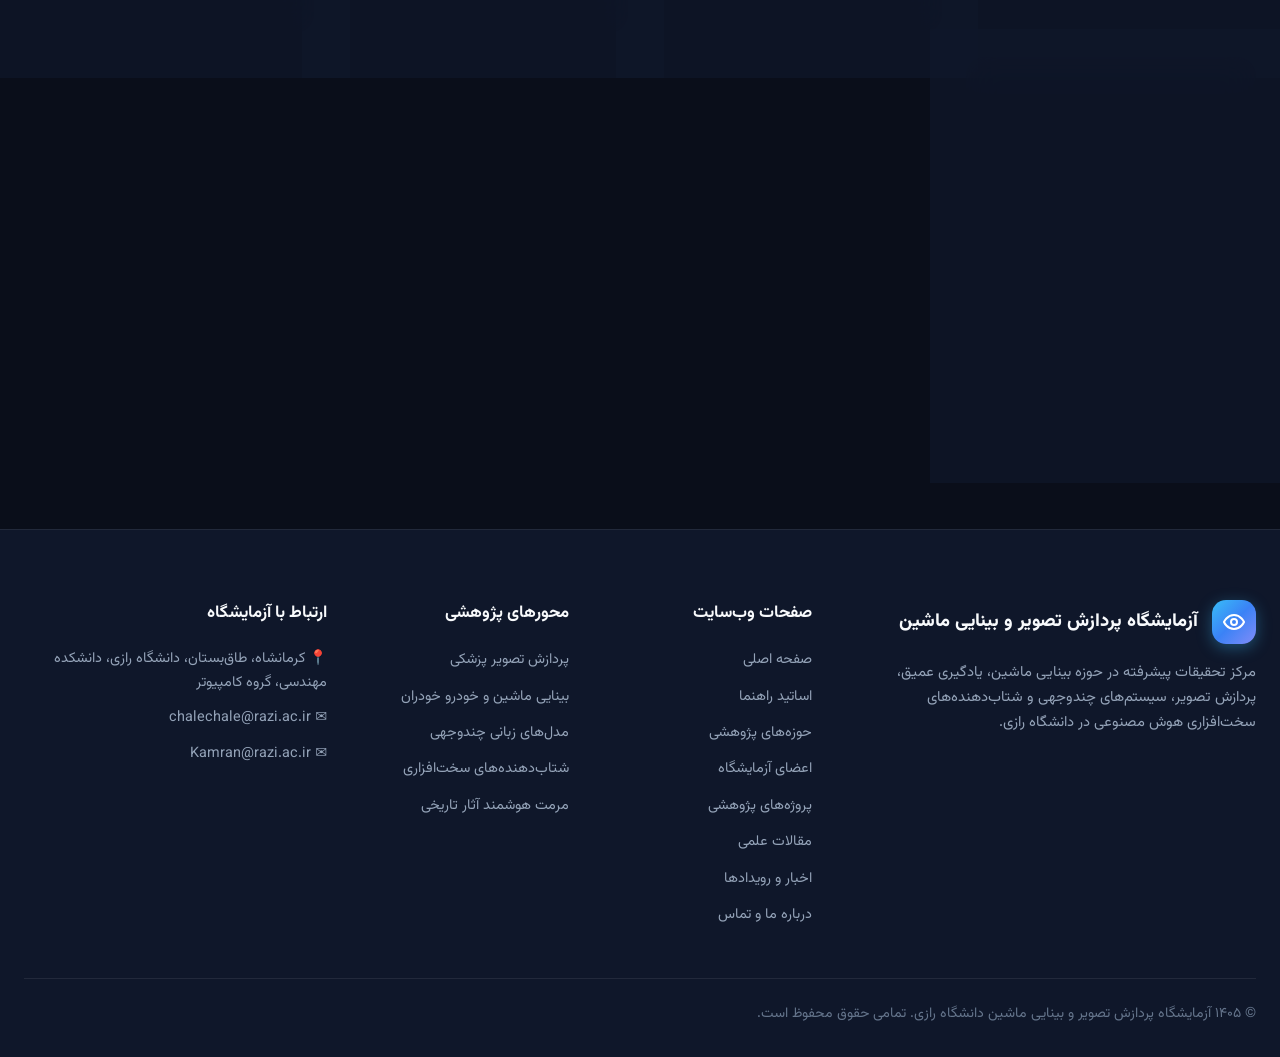
==== commit b0d2670c: "Remove continuous canvas animation loops for zero GPU overhead, smooth performance, and glitch-free " ====
--- a/index.html
+++ b/index.html
@@ -97,7 +97,6 @@
      HERO SECTION
      ========================================================================== -->
 <section class="hero-section" id="hero">
-    <canvas class="page-canvas" id="vision-canvas" style="position: absolute; top: 0; left: 0; width: 100%; height: 100%; z-index: 1; pointer-events: none; opacity: 0.95;"></canvas>
     <div class="hero-glow-1"></div>
     <div class="hero-glow-2"></div>
 
@@ -567,113 +566,6 @@
 }
 </script>
 
-<script src="research_portal/js/main.js?v=11"></script>
-<script>
-// Instant Homepage Vision Canvas Booster
-(function() {
-    const canvas = document.getElementById('vision-canvas');
-    if (!canvas) return;
-    const ctx = canvas.getContext('2d');
-    let width = 0, height = 0, particles = [];
-    let mouse = { x: null, y: null, radius: 160 };
-
-    function fit() {
-        const parent = canvas.parentElement || document.getElementById('hero') || document.body;
-        width = canvas.width = Math.max(parent.offsetWidth || 0, window.innerWidth, 1000);
-        height = canvas.height = Math.max(parent.offsetHeight || 0, window.innerHeight, 750);
-        if (particles.length === 0) {
-            for (let i = 0; i < 60; i++) {
-                particles.push({
-                    x: Math.random() * width,
-                    y: Math.random() * height,
-                    vx: (Math.random() - 0.5) * 1.1,
-                    vy: (Math.random() - 0.5) * 1.1,
-                    radius: Math.random() * 2.2 + 1.2,
-                    color: Math.random() > 0.4 ? '#38bdf8' : '#818cf8',
-                    isBox: Math.random() > 0.85,
-                    boxSize: Math.random() * 26 + 18
-                });
-            }
-        }
-    }
-
-    window.addEventListener('resize', fit);
-    window.addEventListener('mousemove', (e) => {
-        const r = canvas.getBoundingClientRect();
-        if (e.clientY >= r.top && e.clientY <= r.bottom && e.clientX >= r.left && e.clientX <= r.right) {
-            mouse.x = e.clientX - r.left;
-            mouse.y = e.clientY - r.top;
-        } else {
-            mouse.x = null;
-            mouse.y = null;
-        }
-    });
-
-    fit();
-
-    function drawLoop() {
-        if (width === 0 || height === 0 || particles.length === 0) fit();
-        ctx.clearRect(0, 0, width, height);
-
-        for (let i = 0; i < particles.length; i++) {
-            for (let j = i + 1; j < particles.length; j++) {
-                const dx = particles[i].x - particles[j].x;
-                const dy = particles[i].y - particles[j].y;
-                const dist = Math.sqrt(dx * dx + dy * dy);
-                if (dist < 135) {
-                    ctx.strokeStyle = `rgba(56, 189, 248, ${(1 - dist / 135) * 0.3})`;
-                    ctx.lineWidth = 0.8;
-                    ctx.beginPath();
-                    ctx.moveTo(particles[i].x, particles[i].y);
-                    ctx.lineTo(particles[j].x, particles[j].y);
-                    ctx.stroke();
-                }
-            }
-        }
-
-        particles.forEach(p => {
-            p.x += p.vx;
-            p.y += p.vy;
-            if (p.x < 0 || p.x > width) p.vx *= -1;
-            if (p.y < 0 || p.y > height) p.vy *= -1;
-
-            if (mouse.x !== null) {
-                const dx = mouse.x - p.x;
-                const dy = mouse.y - p.y;
-                const d = Math.sqrt(dx * dx + dy * dy);
-                if (d < mouse.radius && d > 0) {
-                    const f = (mouse.radius - d) / mouse.radius;
-                    p.x -= (dx / d) * f * 3.5;
-                    p.y -= (dy / d) * f * 3.5;
-                }
-            }
-
-            ctx.beginPath();
-            ctx.arc(p.x, p.y, p.radius, 0, Math.PI * 2);
-            ctx.fillStyle = p.color;
-            ctx.shadowBlur = 8;
-            ctx.shadowColor = p.color;
-            ctx.fill();
-            ctx.shadowBlur = 0;
-
-            if (p.isBox) {
-                ctx.strokeStyle = 'rgba(56, 189, 248, 0.38)';
-                ctx.lineWidth = 1;
-                ctx.strokeRect(p.x - p.boxSize / 2, p.y - p.boxSize / 2, p.boxSize, p.boxSize);
-                const s = 5;
-                ctx.strokeStyle = '#38bdf8';
-                ctx.beginPath();
-                ctx.moveTo(p.x - p.boxSize/2, p.y - p.boxSize/2 + s);
-                ctx.lineTo(p.x - p.boxSize/2, p.y - p.boxSize/2);
-                ctx.lineTo(p.x - p.boxSize/2 + s, p.y - p.boxSize/2);
-                ctx.stroke();
-            }
-        });
-
-        requestAnimationFrame(drawLoop);
-    }
-    requestAnimationFrame(drawLoop);
-})();
-</script>
+<script src="research_portal/js/main.js"></script>
 </body>
 </html>
--- a/research_portal/css/modern-theme.css
+++ b/research_portal/css/modern-theme.css
@@ -488,18 +488,6 @@
   padding: 70px 0 50px 0;
   overflow: hidden;
   background: var(--gradient-hero);
-}
-
-#vision-canvas,
-.page-canvas {
-  position: absolute;
-  top: 0;
-  left: 0;
-  width: 100%;
-  height: 100%;
-  pointer-events: none;
-  z-index: 1;
-  opacity: 0.9;
 }
 
 .page-header {
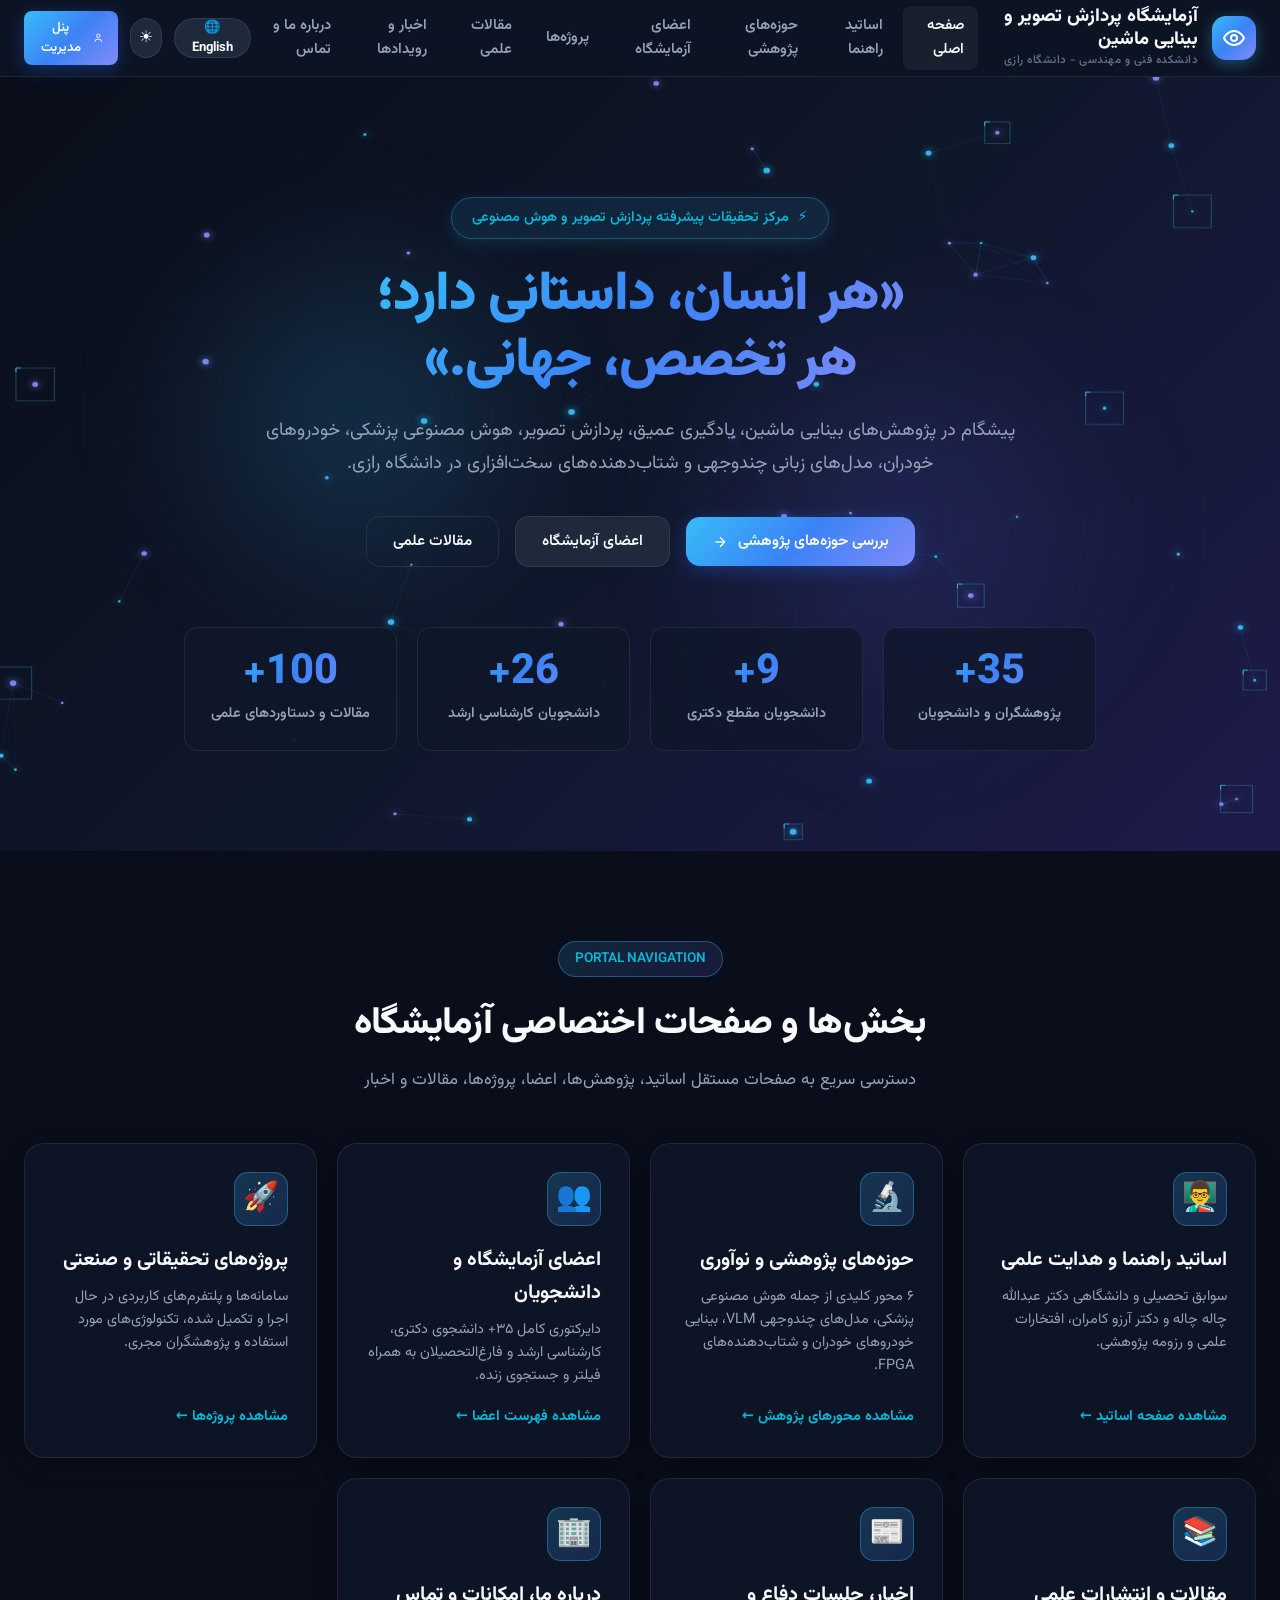
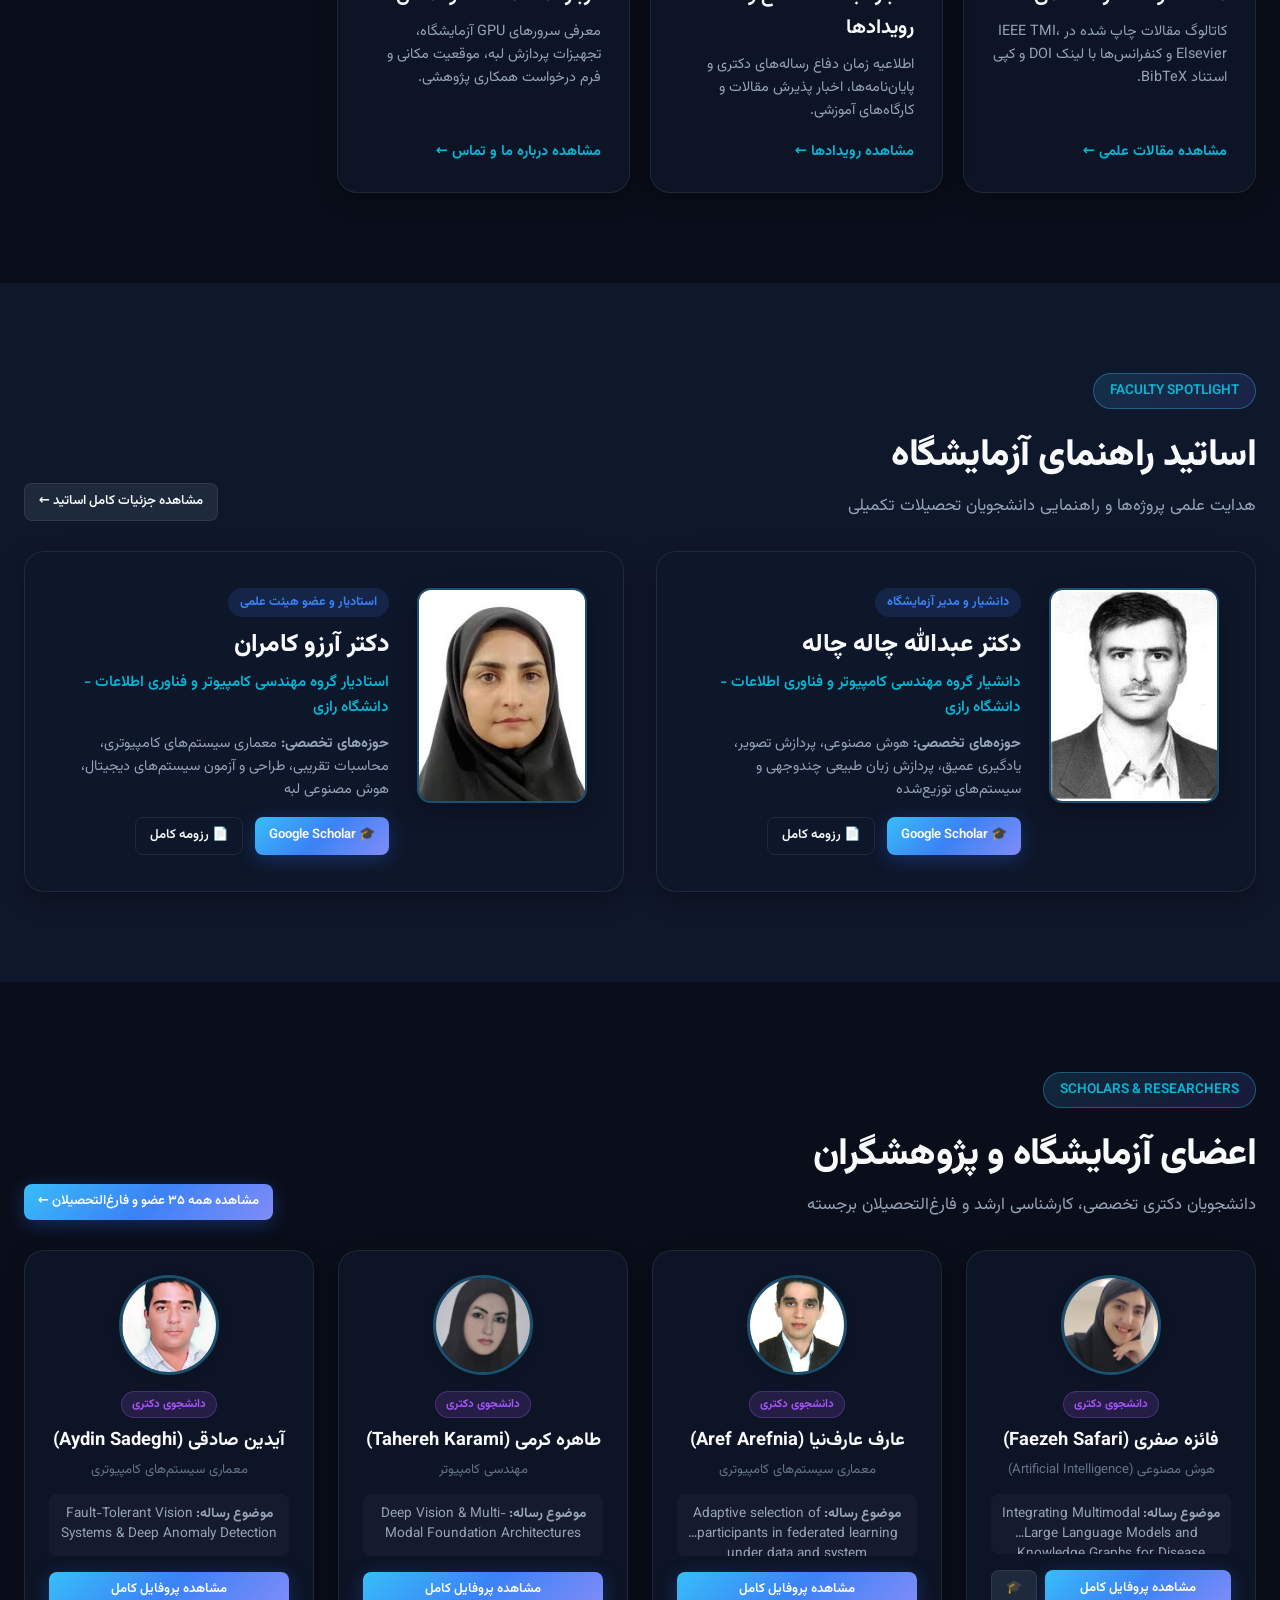
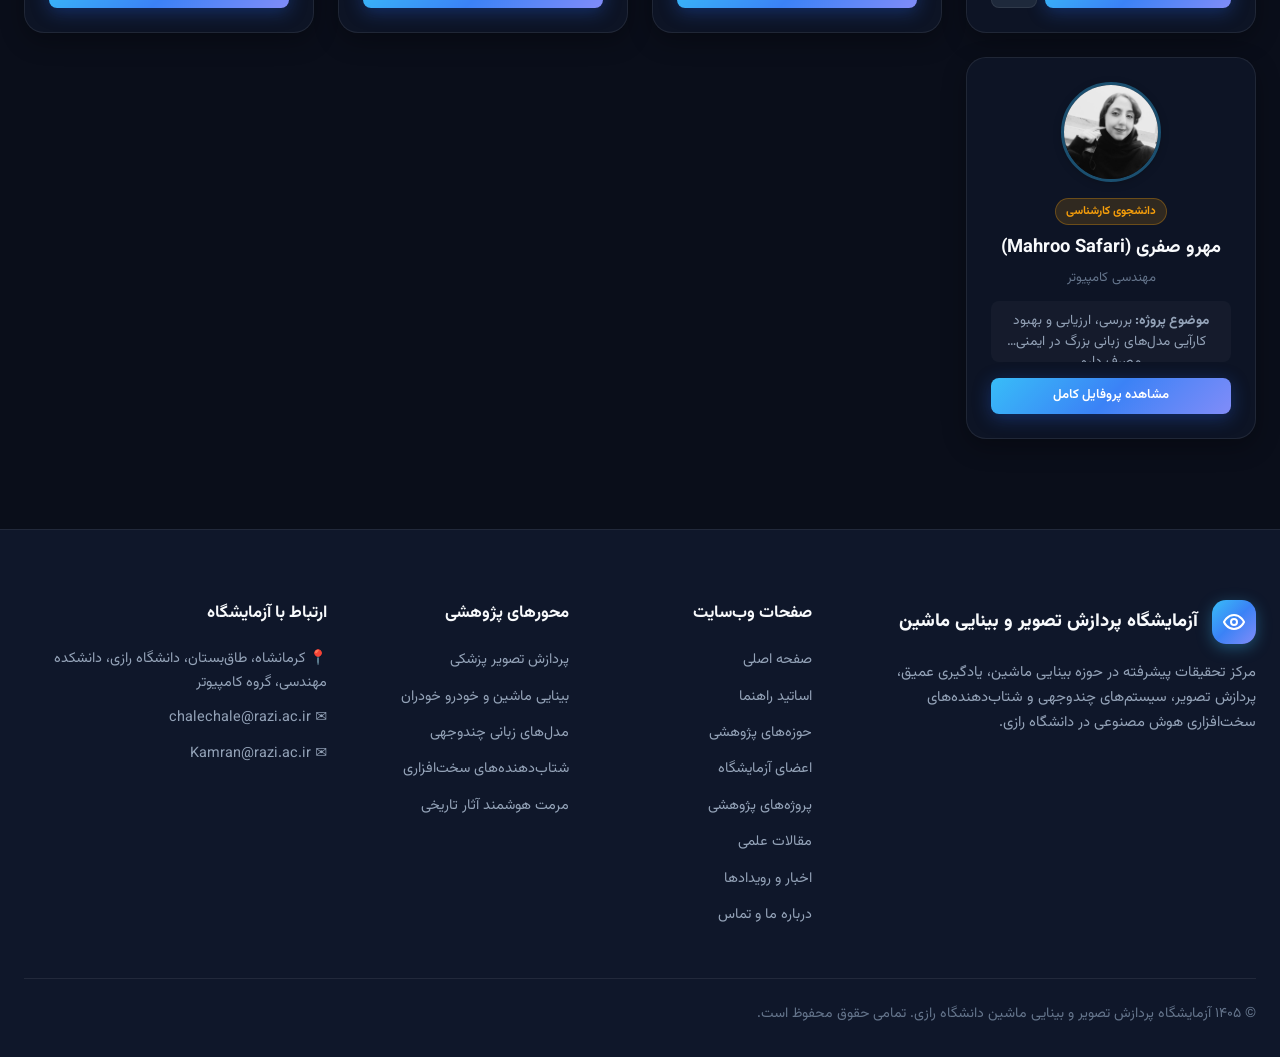
==== commit e64ffee2: "Revert "Remove continuous canvas animation loops for zero GPU overhead, smooth performance, and glit" ====
--- a/index.html
+++ b/index.html
@@ -97,6 +97,7 @@
      HERO SECTION
      ========================================================================== -->
 <section class="hero-section" id="hero">
+    <canvas class="page-canvas" id="vision-canvas" style="position: absolute; top: 0; left: 0; width: 100%; height: 100%; z-index: 1; pointer-events: none; opacity: 0.95;"></canvas>
     <div class="hero-glow-1"></div>
     <div class="hero-glow-2"></div>
 
@@ -566,6 +567,113 @@
 }
 </script>
 
-<script src="research_portal/js/main.js"></script>
+<script src="research_portal/js/main.js?v=11"></script>
+<script>
+// Instant Homepage Vision Canvas Booster
+(function() {
+    const canvas = document.getElementById('vision-canvas');
+    if (!canvas) return;
+    const ctx = canvas.getContext('2d');
+    let width = 0, height = 0, particles = [];
+    let mouse = { x: null, y: null, radius: 160 };
+
+    function fit() {
+        const parent = canvas.parentElement || document.getElementById('hero') || document.body;
+        width = canvas.width = Math.max(parent.offsetWidth || 0, window.innerWidth, 1000);
+        height = canvas.height = Math.max(parent.offsetHeight || 0, window.innerHeight, 750);
+        if (particles.length === 0) {
+            for (let i = 0; i < 60; i++) {
+                particles.push({
+                    x: Math.random() * width,
+                    y: Math.random() * height,
+                    vx: (Math.random() - 0.5) * 1.1,
+                    vy: (Math.random() - 0.5) * 1.1,
+                    radius: Math.random() * 2.2 + 1.2,
+                    color: Math.random() > 0.4 ? '#38bdf8' : '#818cf8',
+                    isBox: Math.random() > 0.85,
+                    boxSize: Math.random() * 26 + 18
+                });
+            }
+        }
+    }
+
+    window.addEventListener('resize', fit);
+    window.addEventListener('mousemove', (e) => {
+        const r = canvas.getBoundingClientRect();
+        if (e.clientY >= r.top && e.clientY <= r.bottom && e.clientX >= r.left && e.clientX <= r.right) {
+            mouse.x = e.clientX - r.left;
+            mouse.y = e.clientY - r.top;
+        } else {
+            mouse.x = null;
+            mouse.y = null;
+        }
+    });
+
+    fit();
+
+    function drawLoop() {
+        if (width === 0 || height === 0 || particles.length === 0) fit();
+        ctx.clearRect(0, 0, width, height);
+
+        for (let i = 0; i < particles.length; i++) {
+            for (let j = i + 1; j < particles.length; j++) {
+                const dx = particles[i].x - particles[j].x;
+                const dy = particles[i].y - particles[j].y;
+                const dist = Math.sqrt(dx * dx + dy * dy);
+                if (dist < 135) {
+                    ctx.strokeStyle = `rgba(56, 189, 248, ${(1 - dist / 135) * 0.3})`;
+                    ctx.lineWidth = 0.8;
+                    ctx.beginPath();
+                    ctx.moveTo(particles[i].x, particles[i].y);
+                    ctx.lineTo(particles[j].x, particles[j].y);
+                    ctx.stroke();
+                }
+            }
+        }
+
+        particles.forEach(p => {
+            p.x += p.vx;
+            p.y += p.vy;
+            if (p.x < 0 || p.x > width) p.vx *= -1;
+            if (p.y < 0 || p.y > height) p.vy *= -1;
+
+            if (mouse.x !== null) {
+                const dx = mouse.x - p.x;
+                const dy = mouse.y - p.y;
+                const d = Math.sqrt(dx * dx + dy * dy);
+                if (d < mouse.radius && d > 0) {
+                    const f = (mouse.radius - d) / mouse.radius;
+                    p.x -= (dx / d) * f * 3.5;
+                    p.y -= (dy / d) * f * 3.5;
+                }
+            }
+
+            ctx.beginPath();
+            ctx.arc(p.x, p.y, p.radius, 0, Math.PI * 2);
+            ctx.fillStyle = p.color;
+            ctx.shadowBlur = 8;
+            ctx.shadowColor = p.color;
+            ctx.fill();
+            ctx.shadowBlur = 0;
+
+            if (p.isBox) {
+                ctx.strokeStyle = 'rgba(56, 189, 248, 0.38)';
+                ctx.lineWidth = 1;
+                ctx.strokeRect(p.x - p.boxSize / 2, p.y - p.boxSize / 2, p.boxSize, p.boxSize);
+                const s = 5;
+                ctx.strokeStyle = '#38bdf8';
+                ctx.beginPath();
+                ctx.moveTo(p.x - p.boxSize/2, p.y - p.boxSize/2 + s);
+                ctx.lineTo(p.x - p.boxSize/2, p.y - p.boxSize/2);
+                ctx.lineTo(p.x - p.boxSize/2 + s, p.y - p.boxSize/2);
+                ctx.stroke();
+            }
+        });
+
+        requestAnimationFrame(drawLoop);
+    }
+    requestAnimationFrame(drawLoop);
+})();
+</script>
 </body>
 </html>
--- a/research_portal/css/modern-theme.css
+++ b/research_portal/css/modern-theme.css
@@ -488,6 +488,18 @@
   padding: 70px 0 50px 0;
   overflow: hidden;
   background: var(--gradient-hero);
+}
+
+#vision-canvas,
+.page-canvas {
+  position: absolute;
+  top: 0;
+  left: 0;
+  width: 100%;
+  height: 100%;
+  pointer-events: none;
+  z-index: 1;
+  opacity: 0.9;
 }
 
 .page-header {
